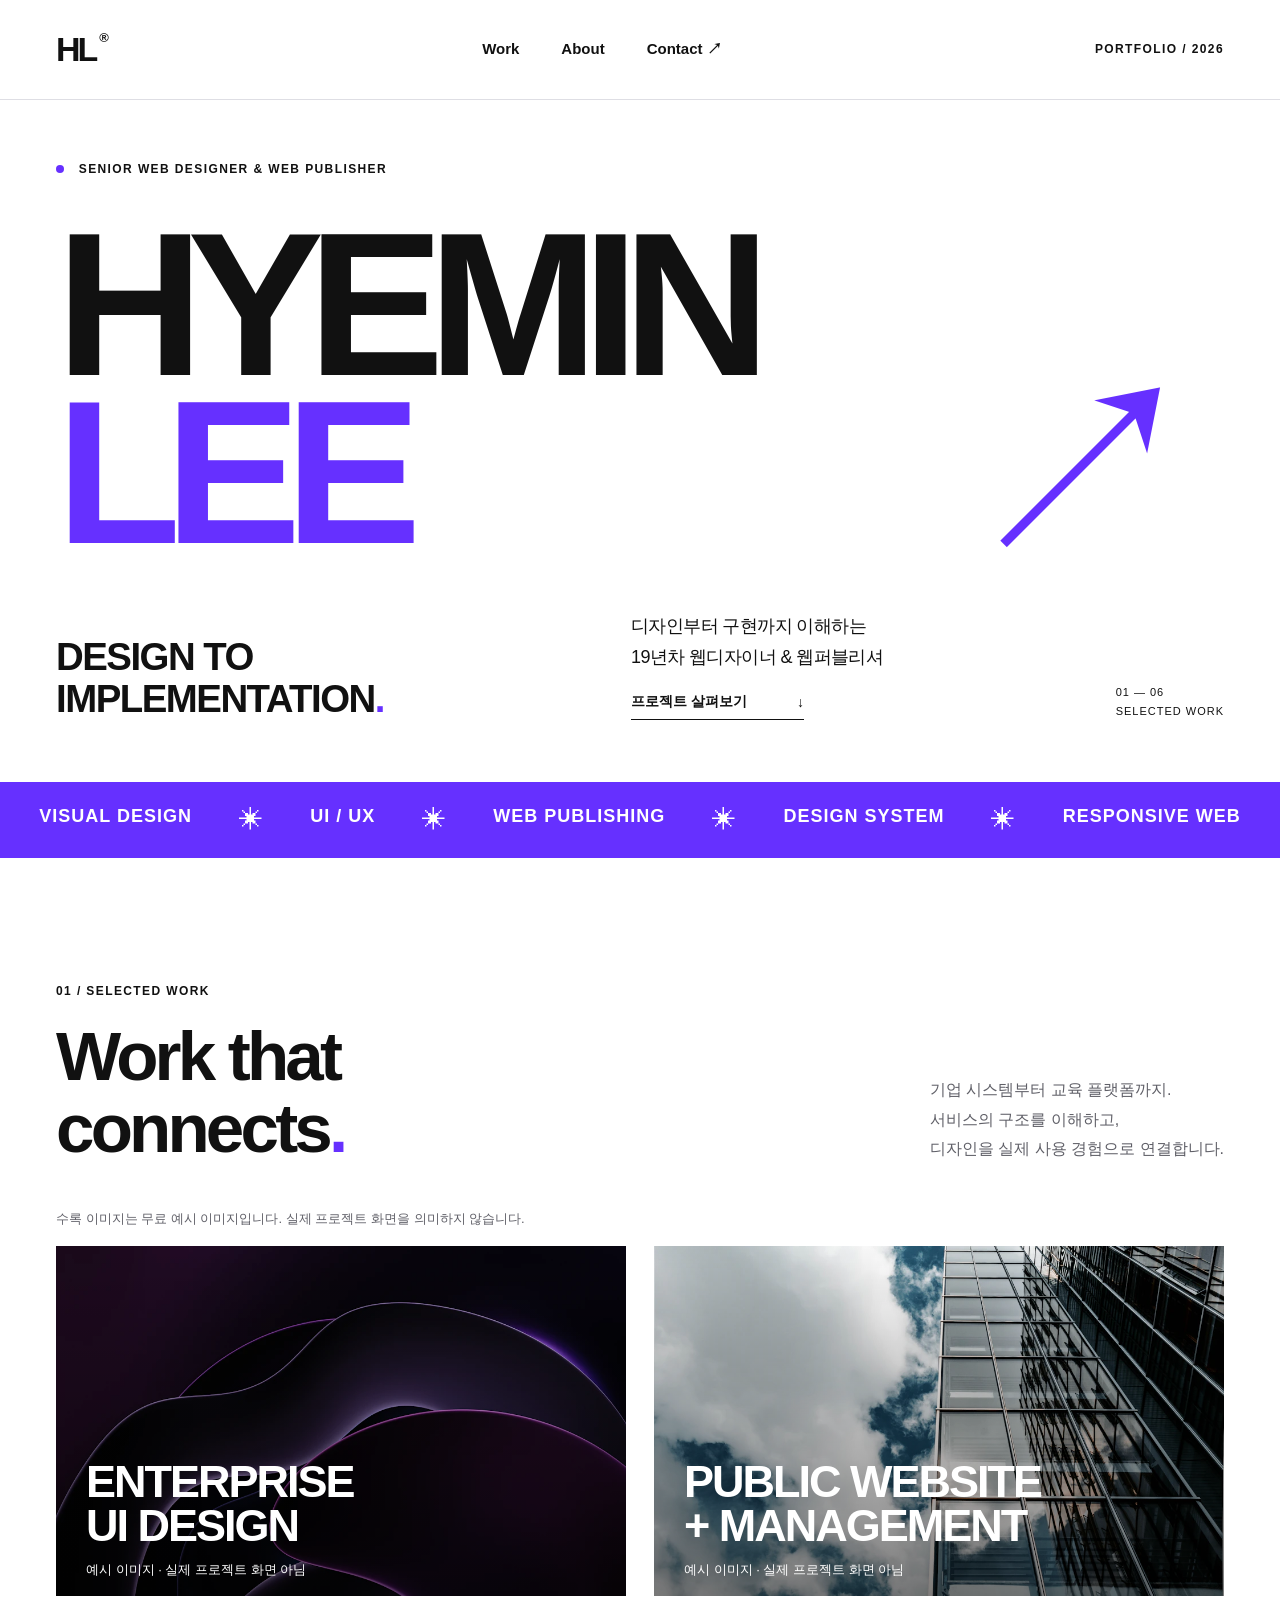
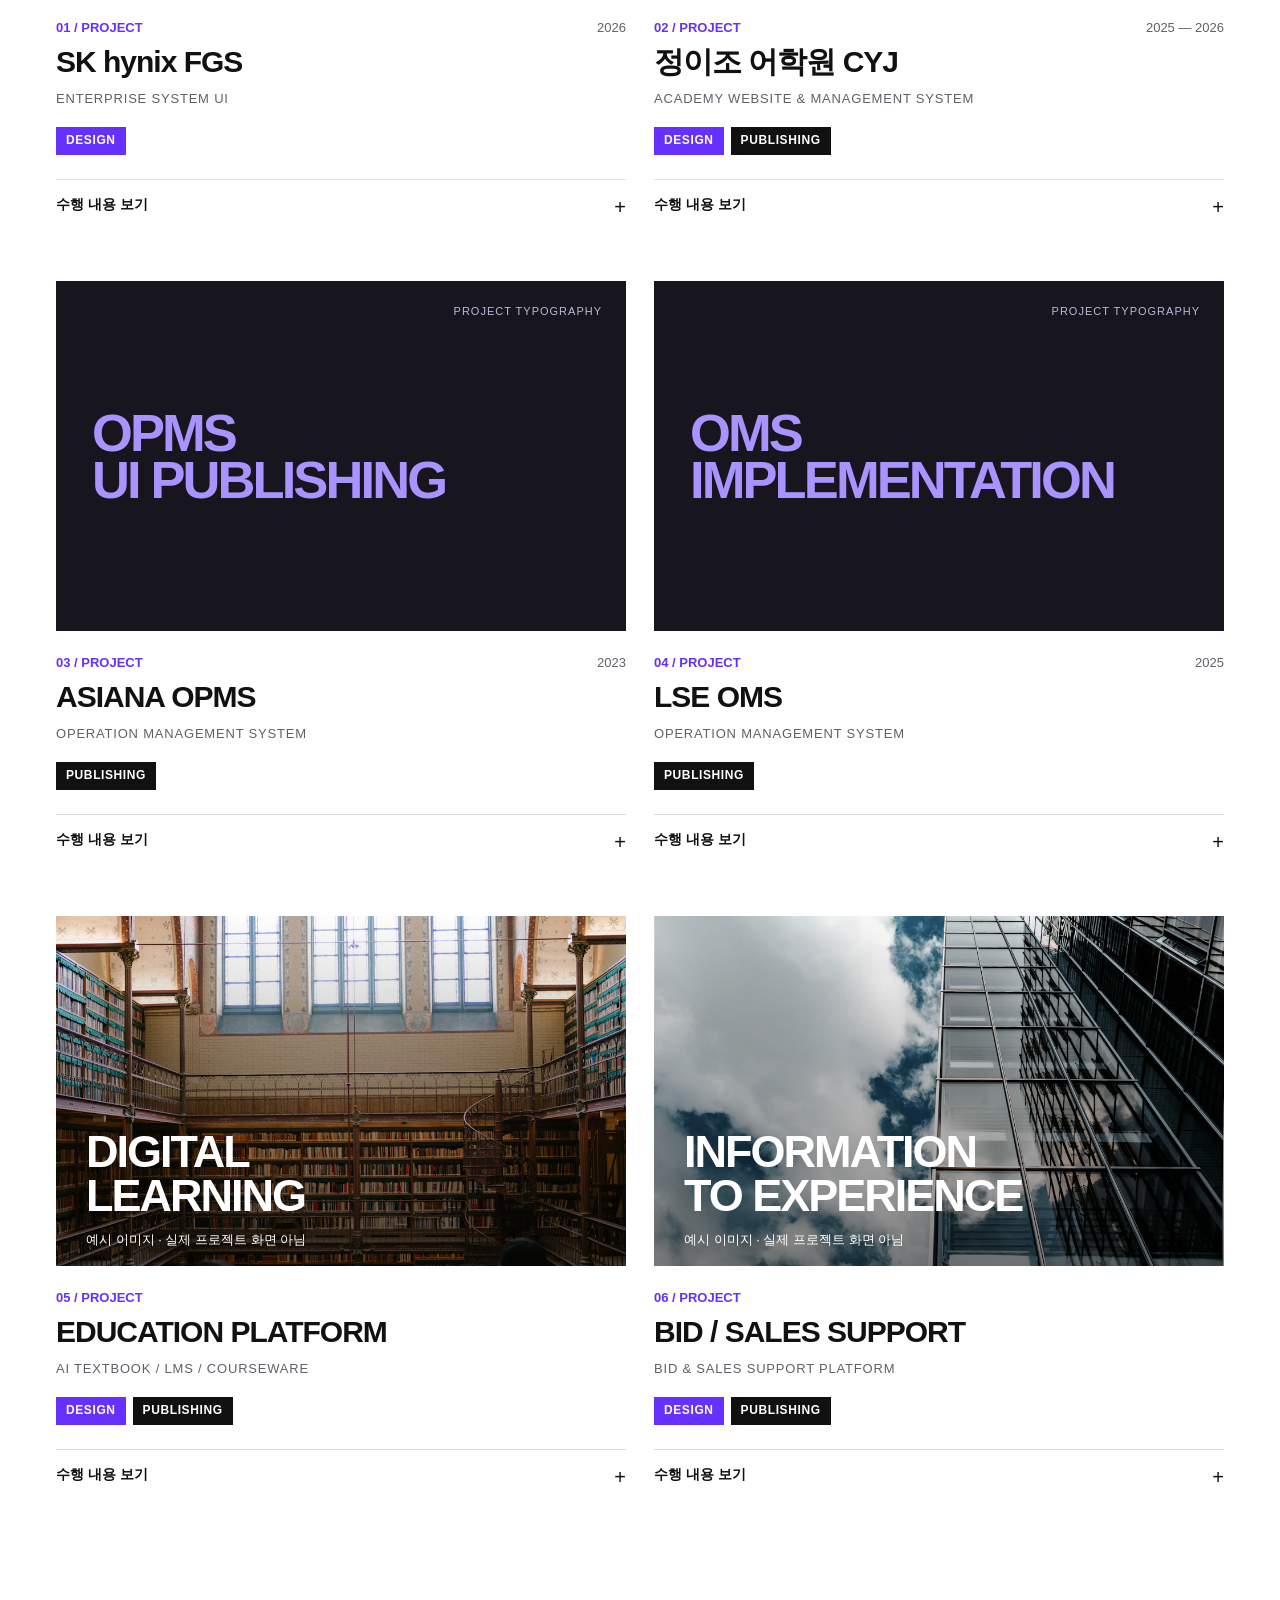
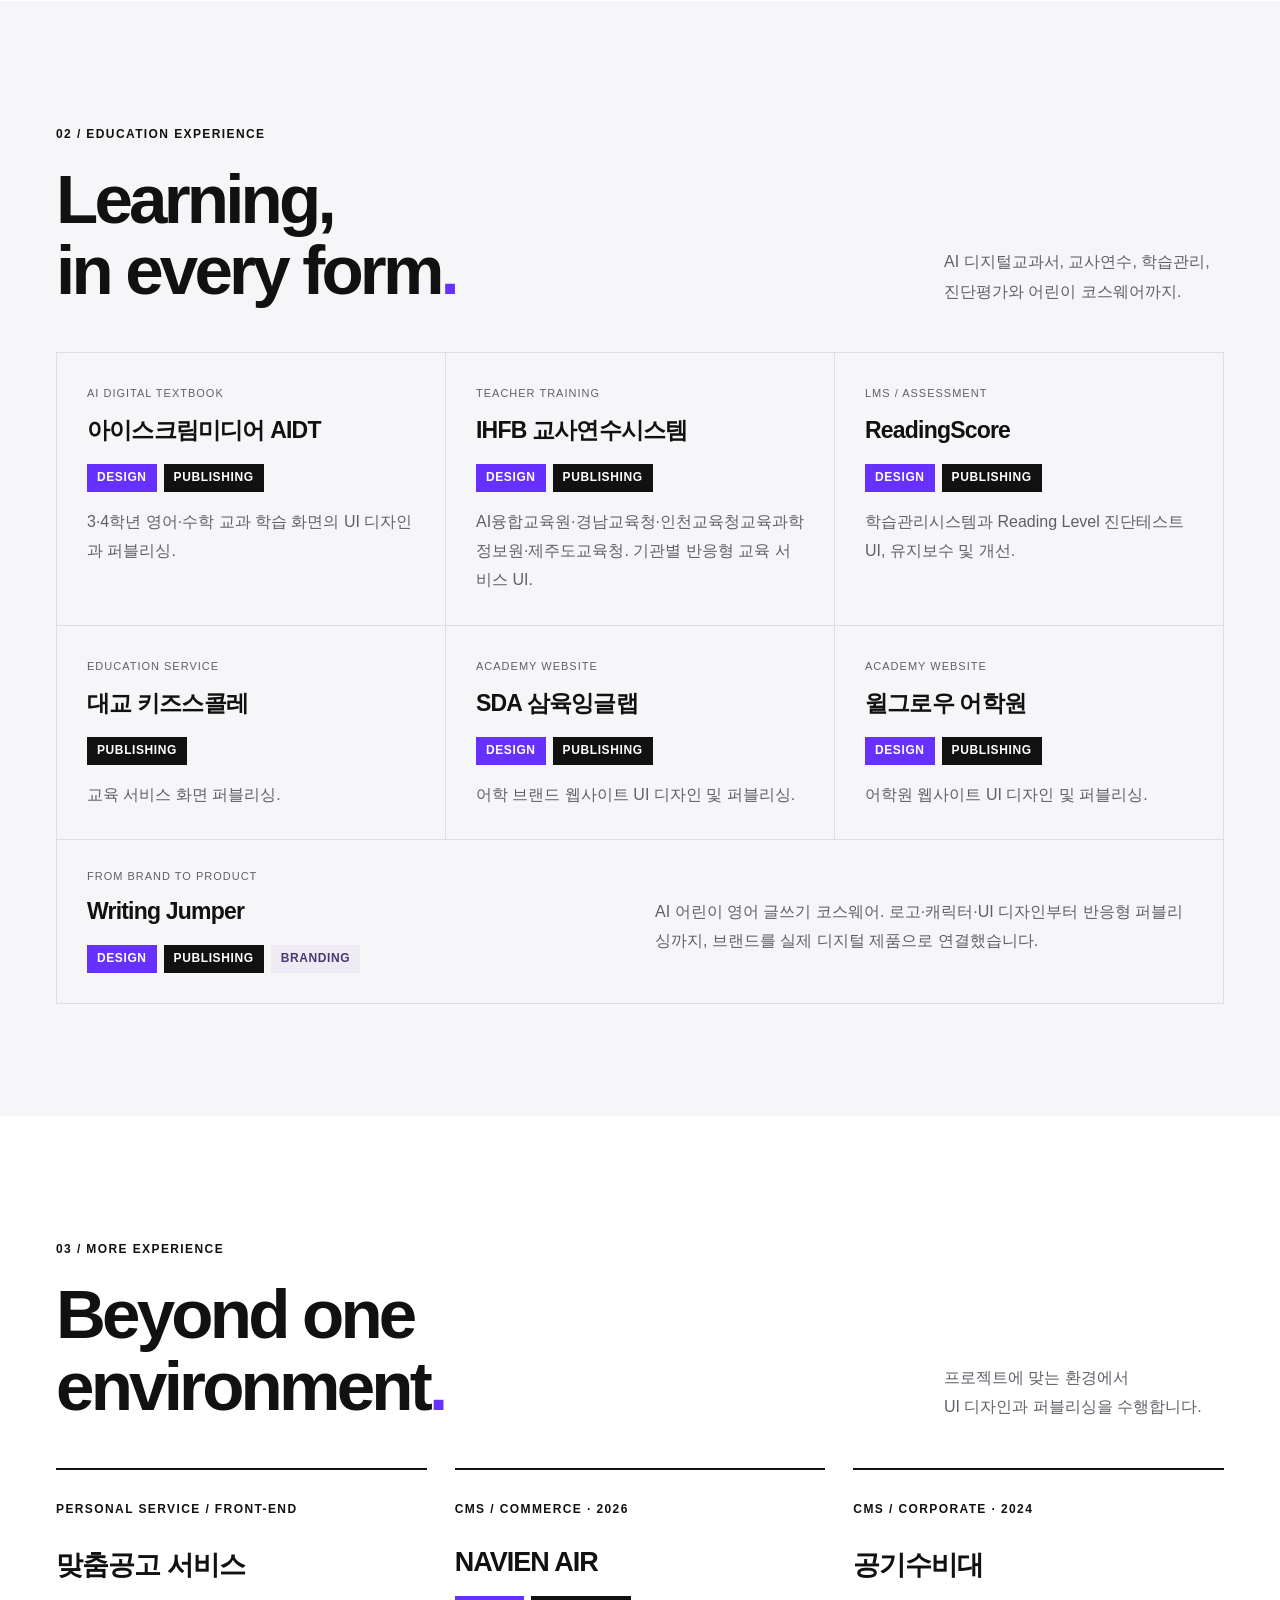
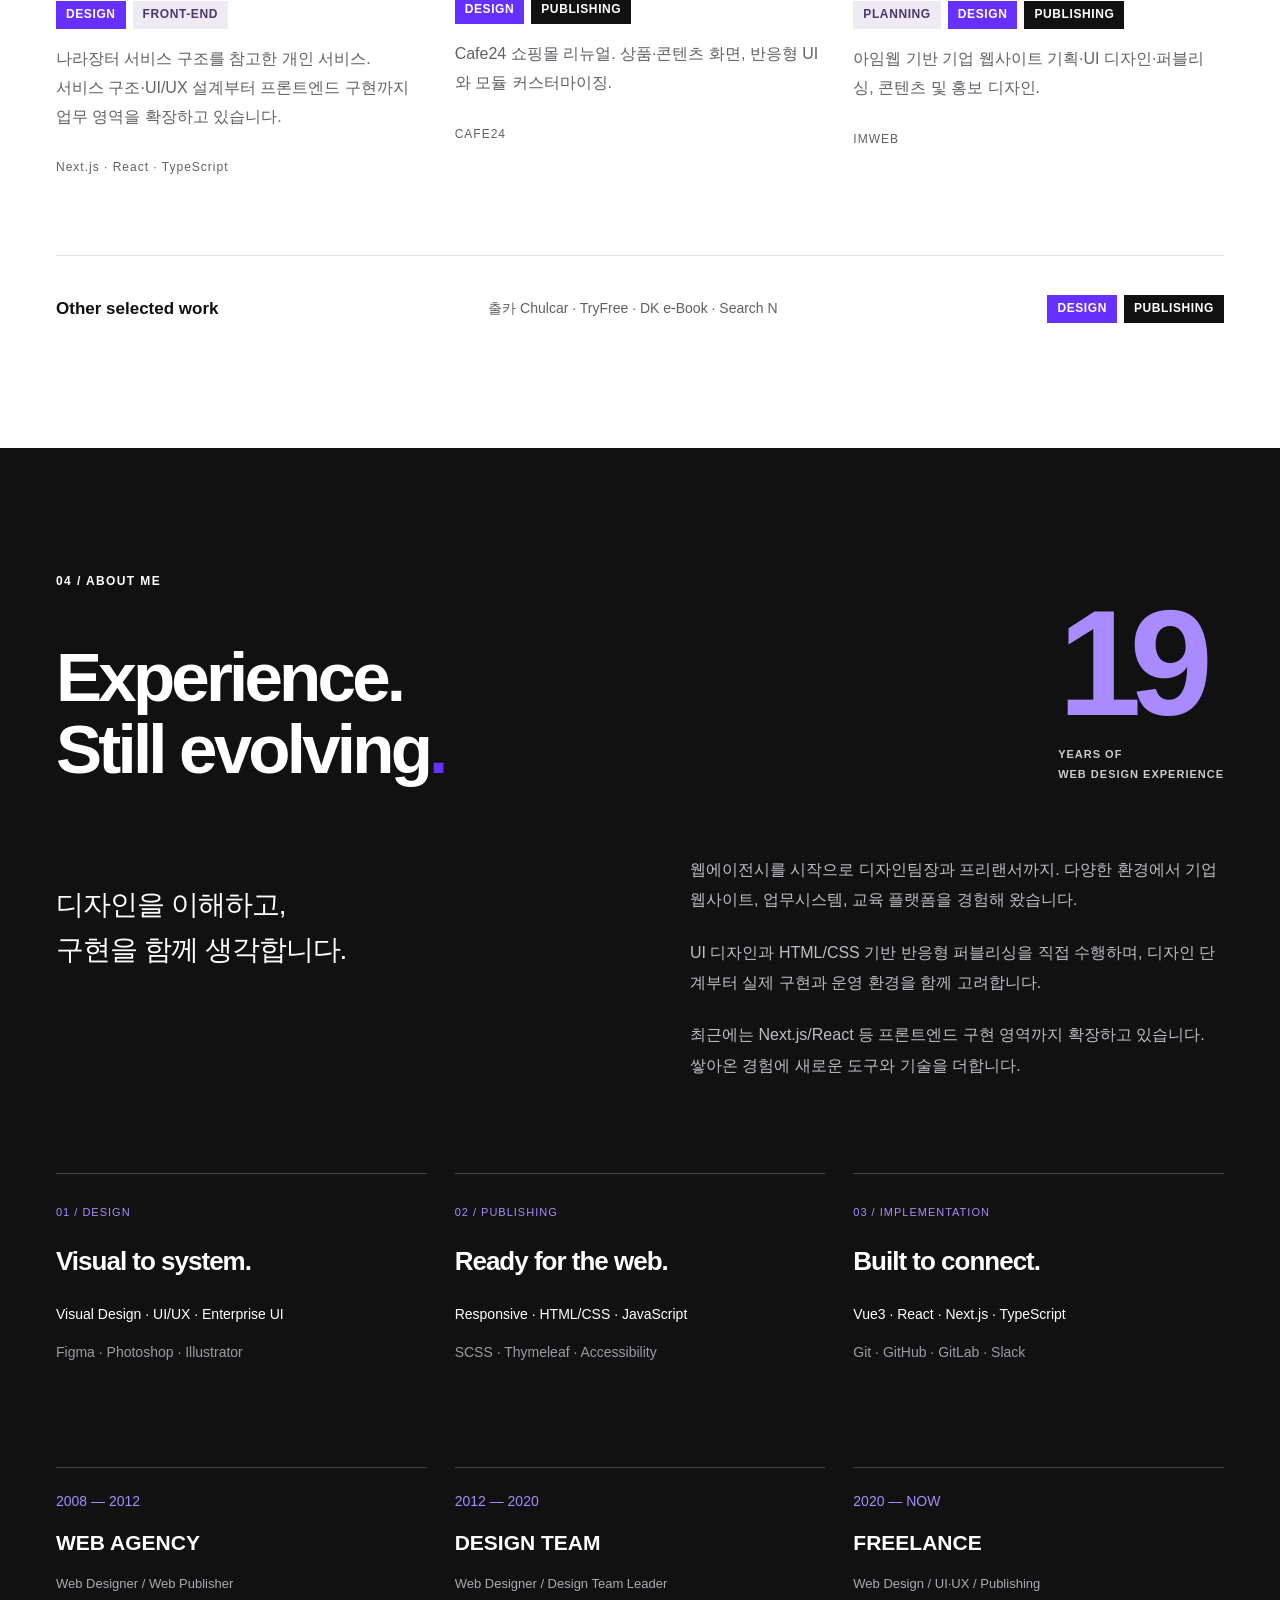
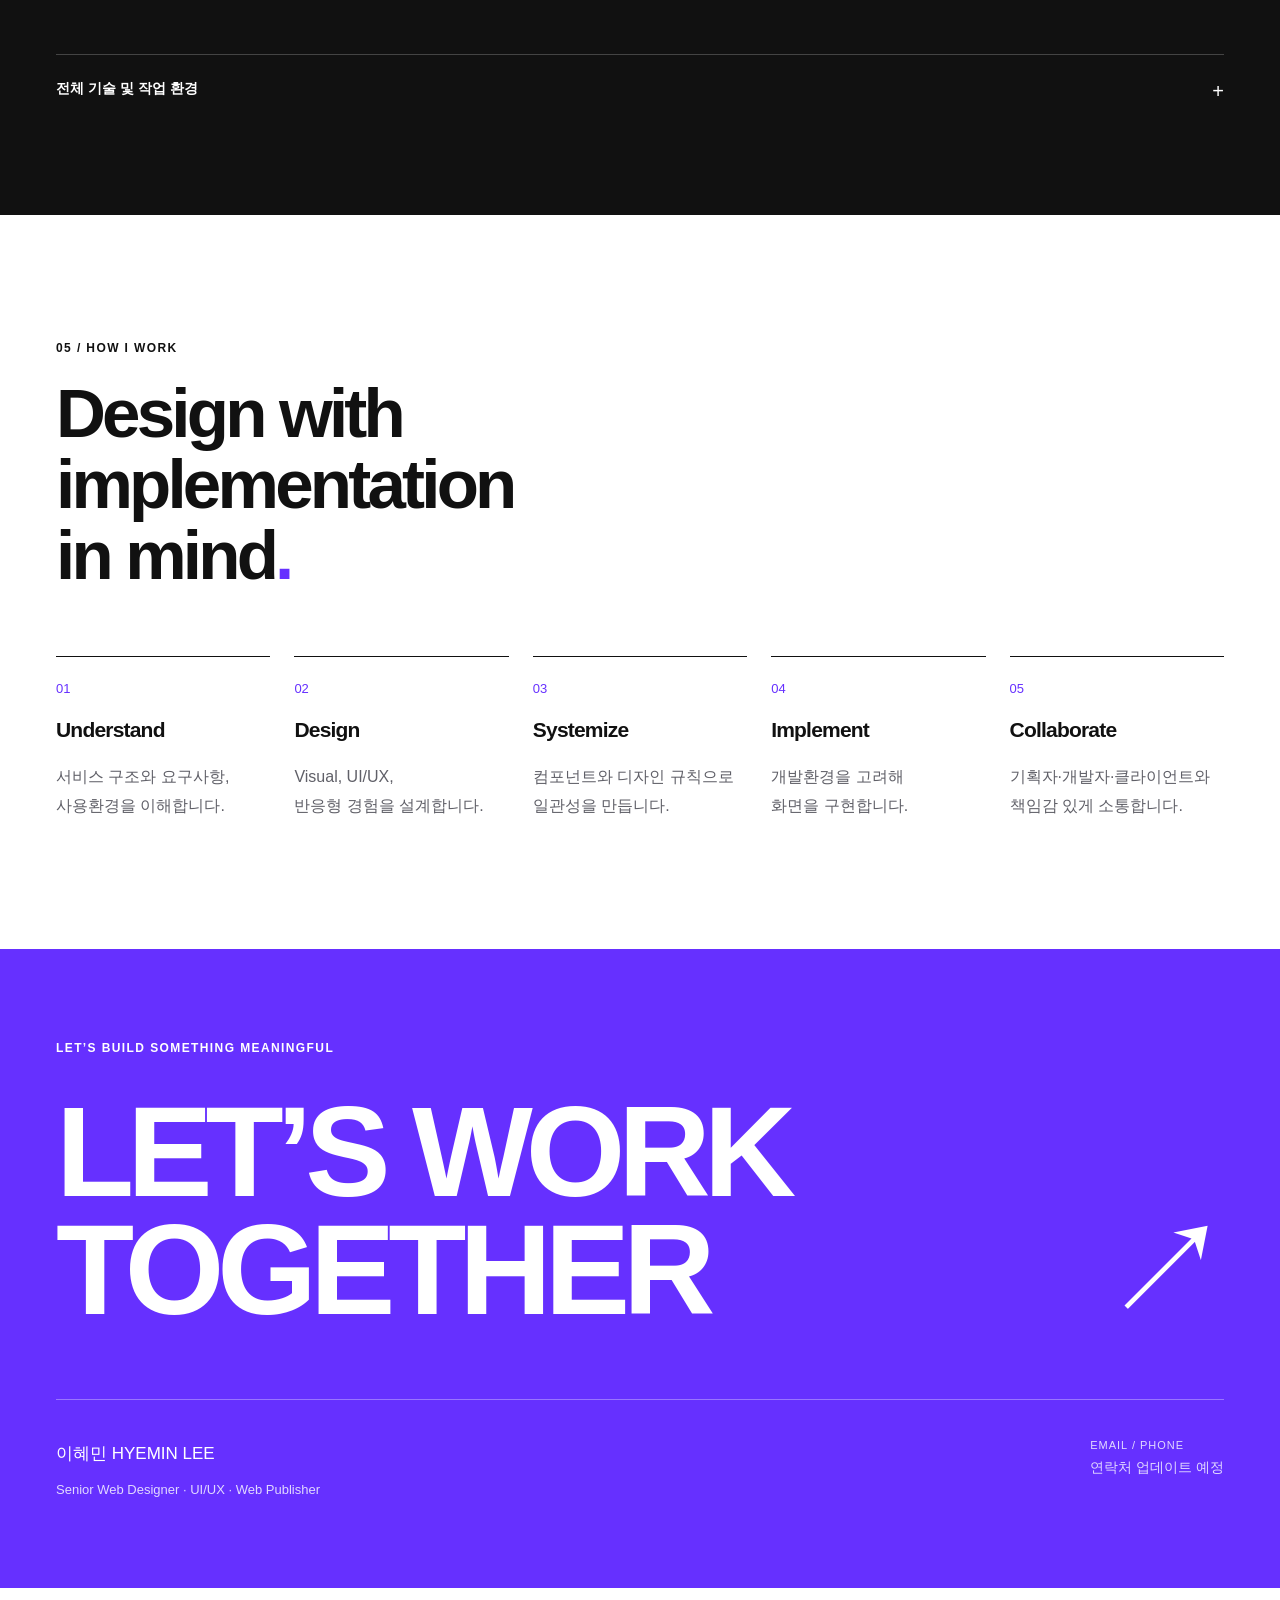
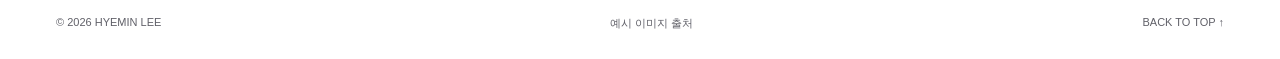
==== index.html @ bf691c41 "Add HYEMIN LEE 2026 portfolio site Co-Authored-By: Claude Sonnet 5.5 <noreply@anthropic.com>" ====
<!doctype html><html lang="ko"><head><meta charset="utf-8"><meta name="viewport" content="width=device-width,initial-scale=1"><meta name="description" content="디자인부터 구현까지 이해하는 19년차 웹디자이너 이혜민. Enterprise UI, 교육 플랫폼, 반응형 웹 디자인과 퍼블리싱 포트폴리오."><meta name="theme-color" content="#6630ff"><title>HYEMIN LEE — Design to Implementation</title><link rel="stylesheet" href="styles.css"></head><body><a class="skip" href="#work">본문으로 이동</a><header class="nav"><a class="logo" href="#">HL<span>®</span></a><nav aria-label="주요 메뉴"><a href="#work">Work</a><a href="#about">About</a><a href="#contact">Contact <span>↗</span></a></nav><span class="edition">PORTFOLIO / 2026</span></header><main><section class="hero wrap"><div class="eyebrow"><span class="dot"></span> SENIOR WEB DESIGNER & WEB PUBLISHER</div><h1>HYEMIN<br><span>LEE</span><i aria-hidden="true">↗</i></h1><div class="hero-bottom"><p class="statement">DESIGN TO<br>IMPLEMENTATION<span class="period">.</span></p><div><p class="intro">디자인부터 구현까지 이해하는<br>19년차 웹디자이너 & 웹퍼블리셔</p><a class="text-link" href="#work">프로젝트 살펴보기 <span>↓</span></a></div><span class="hero-index">01 — 06<br>SELECTED WORK</span></div></section><div class="ticker" aria-hidden="true">VISUAL DESIGN <b>✳</b> UI / UX <b>✳</b> WEB PUBLISHING <b>✳</b> DESIGN SYSTEM <b>✳</b> RESPONSIVE WEB</div><section id="work" class="wrap section"><div class="section-heading"><div><p class="eyebrow">01 / SELECTED WORK</p><h2>Work that<br>connects<span class="purple">.</span></h2></div><p>기업 시스템부터 교육 플랫폼까지.<br>서비스의 구조를 이해하고,<br>디자인을 실제 사용 경험으로 연결합니다.</p></div><p class="image-note">수록 이미지는 무료 예시 이미지입니다. 실제 프로젝트 화면을 의미하지 않습니다.</p><div id="projects" class="project-grid"><article class="project"><div class="visual "><img src="assets/purple.webp" alt="보라색 추상 곡선 — 예시 이미지" width="1000" height="650" loading="lazy" decoding="async"><span class="visual-type">ENTERPRISE<br>UI DESIGN</span><span class="image-caption">예시 이미지 · 실제 프로젝트 화면 아님</span></div><div class="project-meta"><div class="project-number">01 / PROJECT <span>2026</span></div><h3>SK hynix FGS</h3><p class="category">ENTERPRISE SYSTEM UI</p><div class="tags"><span class="tag design">DESIGN</span></div><details><summary>수행 내용 보기 <span aria-hidden="true">+</span></summary><p>HDS 기준 UI 가이드와 공통 컴포넌트를 설계했습니다. 메뉴·버튼·Input·Modal부터 Layout·Spacing·Radius까지, 일관된 기업 시스템 UI를 위한 디자인 기준을 정리했습니다.</p><p class="tech">Figma · UI Design · Design Guideline</p></details></div></article><article class="project"><div class="visual "><img src="assets/office.webp" alt="유리 오피스 건물 — 예시 이미지" width="1000" height="650" loading="lazy" decoding="async"><span class="visual-type">PUBLIC WEBSITE<br>+ MANAGEMENT</span><span class="image-caption">예시 이미지 · 실제 프로젝트 화면 아님</span></div><div class="project-meta"><div class="project-number">02 / PROJECT <span>2025 — 2026</span></div><h3>정이조 어학원 CYJ</h3><p class="category">ACADEMY WEBSITE & MANAGEMENT SYSTEM</p><div class="tags"><span class="tag design">DESIGN</span><span class="tag publishing">PUBLISHING</span></div><details><summary>수행 내용 보기 <span aria-hidden="true">+</span></summary><p>사용자 웹사이트와 학원관리시스템의 디자인·퍼블리싱을 각각 100% 수행했습니다. 모바일 오피스 UI, 신규 화면, 기존 UI 개선과 유지보수까지 서비스 전반을 연결했습니다.</p><p class="tech">Spring Boot 3 / Thymeleaf 환경의 UI 퍼블리싱</p></details></div></article><article class="project"><div class="visual outline"><span class="abstract-label">PROJECT TYPOGRAPHY</span><span class="abstract-text">OPMS<br>UI PUBLISHING</span></div><div class="project-meta"><div class="project-number">03 / PROJECT <span>2023</span></div><h3>ASIANA OPMS</h3><p class="category">OPERATION MANAGEMENT SYSTEM</p><div class="tags"><span class="tag publishing">PUBLISHING</span></div><details><summary>수행 내용 보기 <span aria-hidden="true">+</span></summary><p>운영관리시스템 대상 화면 전체의 UI 퍼블리싱을 전담했습니다. Vue3 / Vite 환경에서 화면과 컴포넌트를 구현하고 개발팀과 협업하여 적용했습니다.</p><p class="tech">Vue3 · Vite · Web Publishing</p></details></div></article><article class="project"><div class="visual outline"><span class="abstract-label">PROJECT TYPOGRAPHY</span><span class="abstract-text">OMS<br>IMPLEMENTATION</span></div><div class="project-meta"><div class="project-number">04 / PROJECT <span>2025</span></div><h3>LSE OMS</h3><p class="category">OPERATION MANAGEMENT SYSTEM</p><div class="tags"><span class="tag publishing">PUBLISHING</span></div><details><summary>수행 내용 보기 <span aria-hidden="true">+</span></summary><p>운영관리시스템 대상 화면 전체의 마크업·퍼블리싱을 전담했습니다. 기업 운영 환경에 맞춰 UI를 구현하고 개발팀과 화면 적용 및 UI 대응을 진행했습니다.</p><p class="tech">Web Publishing · Developer Collaboration</p></details></div></article><article class="project"><div class="visual "><img src="assets/library.webp" alt="도서관 내부 — 예시 이미지" width="1000" height="650" loading="lazy" decoding="async"><span class="visual-type">DIGITAL<br>LEARNING</span><span class="image-caption">예시 이미지 · 실제 프로젝트 화면 아님</span></div><div class="project-meta"><div class="project-number">05 / PROJECT <span></span></div><h3>EDUCATION PLATFORM</h3><p class="category">AI TEXTBOOK / LMS / COURSEWARE</p><div class="tags"><span class="tag design">DESIGN</span><span class="tag publishing">PUBLISHING</span></div><details><summary>수행 내용 보기 <span aria-hidden="true">+</span></summary><p>AI 디지털교과서, 교사연수, 학습관리, 진단평가, 코스웨어 등 다양한 교육 서비스 경험입니다. 개별 프로젝트의 수행 역할은 아래 Education Experience에서 확인할 수 있습니다.</p><p class="tech">AI Digital Textbook · Teacher Training · LMS</p></details></div></article><article class="project"><div class="visual "><img src="assets/office.webp" alt="유리 오피스 건물 — 예시 이미지" width="1000" height="650" loading="lazy" decoding="async"><span class="visual-type">INFORMATION<br>TO EXPERIENCE</span><span class="image-caption">예시 이미지 · 실제 프로젝트 화면 아님</span></div><div class="project-meta"><div class="project-number">06 / PROJECT <span></span></div><h3>BID / SALES SUPPORT</h3><p class="category">BID & SALES SUPPORT PLATFORM</p><div class="tags"><span class="tag design">DESIGN</span><span class="tag publishing">PUBLISHING</span></div><details><summary>수행 내용 보기 <span aria-hidden="true">+</span></summary><p>eBID, SBID, 비드폼, 스타비드 영업지원시스템, BidEdge의 사용자·관리자 UI 디자인 및 퍼블리싱. 공공입찰과 전자조달 서비스 구조를 이해하며 작업했습니다.</p><p class="tech">Spring Boot / Thymeleaf 환경의 UI 구현</p></details></div></article></div></section><section class="education section"><div class="wrap"><div class="section-heading"><div><p class="eyebrow">02 / EDUCATION EXPERIENCE</p><h2>Learning,<br>in every form<span class="purple">.</span></h2></div><p>AI 디지털교과서, 교사연수, 학습관리,<br>진단평가와 어린이 코스웨어까지.</p></div><div id="education" class="education-grid"><article class="education-card"><span>AI DIGITAL TEXTBOOK</span><h3>아이스크림미디어 AIDT</h3><div class="tags"><span class="tag design">DESIGN</span><span class="tag publishing">PUBLISHING</span></div><p>3·4학년 영어·수학 교과 학습 화면의 UI 디자인과 퍼블리싱.</p></article><article class="education-card"><span>TEACHER TRAINING</span><h3>IHFB 교사연수시스템</h3><div class="tags"><span class="tag design">DESIGN</span><span class="tag publishing">PUBLISHING</span></div><p>AI융합교육원·경남교육청·인천교육청교육과학정보원·제주도교육청. 기관별 반응형 교육 서비스 UI.</p></article><article class="education-card"><span>LMS / ASSESSMENT</span><h3>ReadingScore</h3><div class="tags"><span class="tag design">DESIGN</span><span class="tag publishing">PUBLISHING</span></div><p>학습관리시스템과 Reading Level 진단테스트 UI, 유지보수 및 개선.</p></article><article class="education-card"><span>EDUCATION SERVICE</span><h3>대교 키즈스콜레</h3><div class="tags"><span class="tag publishing">PUBLISHING</span></div><p>교육 서비스 화면 퍼블리싱.</p></article><article class="education-card"><span>ACADEMY WEBSITE</span><h3>SDA 삼육잉글랩</h3><div class="tags"><span class="tag design">DESIGN</span><span class="tag publishing">PUBLISHING</span></div><p>어학 브랜드 웹사이트 UI 디자인 및 퍼블리싱.</p></article><article class="education-card"><span>ACADEMY WEBSITE</span><h3>윌그로우 어학원</h3><div class="tags"><span class="tag design">DESIGN</span><span class="tag publishing">PUBLISHING</span></div><p>어학원 웹사이트 UI 디자인 및 퍼블리싱.</p></article><article class="education-card"><span>FROM BRAND TO PRODUCT</span><h3>Writing Jumper</h3><div class="tags"><span class="tag design">DESIGN</span><span class="tag publishing">PUBLISHING</span><span class="tag secondary">BRANDING</span></div><p>AI 어린이 영어 글쓰기 코스웨어. 로고·캐릭터·UI 디자인부터 반응형 퍼블리싱까지, 브랜드를 실제 디지털 제품으로 연결했습니다.</p></article></div></div></section><section class="wrap section"><div class="section-heading"><div><p class="eyebrow">03 / MORE EXPERIENCE</p><h2>Beyond one<br>environment<span class="purple">.</span></h2></div><p>프로젝트에 맞는 환경에서<br>UI 디자인과 퍼블리싱을 수행합니다.</p></div><div class="more-grid"><article class="feature-card"><p class="eyebrow">PERSONAL SERVICE / FRONT-END</p><h3>맞춤공고 서비스</h3><div class="tags"><span class="tag design">DESIGN</span><span class="tag secondary">FRONT-END</span></div><p>나라장터 서비스 구조를 참고한 개인 서비스.<br>서비스 구조·UI/UX 설계부터 프론트엔드 구현까지 업무 영역을 확장하고 있습니다.</p><p class="tech">Next.js · React · TypeScript</p></article><article class="feature-card"><p class="eyebrow">CMS / COMMERCE · 2026</p><h3>NAVIEN AIR</h3><div class="tags"><span class="tag design">DESIGN</span><span class="tag publishing">PUBLISHING</span></div><p>Cafe24 쇼핑몰 리뉴얼. 상품·콘텐츠 화면, 반응형 UI와 모듈 커스터마이징.</p><p class="tech">CAFE24</p></article><article class="feature-card"><p class="eyebrow">CMS / CORPORATE · 2024</p><h3>공기수비대</h3><div class="tags"><span class="tag secondary">PLANNING</span><span class="tag design">DESIGN</span><span class="tag publishing">PUBLISHING</span></div><p>아임웹 기반 기업 웹사이트 기획·UI 디자인·퍼블리싱, 콘텐츠 및 홍보 디자인.</p><p class="tech">IMWEB</p></article></div><div class="other"><h3>Other selected work</h3><p>출카 Chulcar · TryFree · DK e-Book · Search N</p><div class="tags"><span class="tag design">DESIGN</span><span class="tag publishing">PUBLISHING</span></div></div></section><section id="about" class="about section"><div class="wrap"><p class="eyebrow">04 / ABOUT ME</p><div class="about-top"><h2>Experience.<br>Still evolving<span class="purple">.</span></h2><div class="years">19<span>YEARS OF<br>WEB DESIGN EXPERIENCE</span></div></div><div class="about-copy"><h3>디자인을 이해하고,<br>구현을 함께 생각합니다.</h3><div><p>웹에이전시를 시작으로 디자인팀장과 프리랜서까지. 다양한 환경에서 기업 웹사이트, 업무시스템, 교육 플랫폼을 경험해 왔습니다.</p><p>UI 디자인과 HTML/CSS 기반 반응형 퍼블리싱을 직접 수행하며, 디자인 단계부터 실제 구현과 운영 환경을 함께 고려합니다.</p><p>최근에는 Next.js/React 등 프론트엔드 구현 영역까지 확장하고 있습니다. 쌓아온 경험에 새로운 도구와 기술을 더합니다.</p></div></div><div class="capabilities"><article><span>01 / DESIGN</span><h3>Visual to system.</h3><p>Visual Design · UI/UX · Enterprise UI</p><p class="muted">Figma · Photoshop · Illustrator</p></article><article><span>02 / PUBLISHING</span><h3>Ready for the web.</h3><p>Responsive · HTML/CSS · JavaScript</p><p class="muted">SCSS · Thymeleaf · Accessibility</p></article><article><span>03 / IMPLEMENTATION</span><h3>Built to connect.</h3><p>Vue3 · React · Next.js · TypeScript</p><p class="muted">Git · GitHub · GitLab · Slack</p></article></div><div class="timeline"><article><span>2008 — 2012</span><h3>WEB AGENCY</h3><p>Web Designer / Web Publisher</p></article><article><span>2012 — 2020</span><h3>DESIGN TEAM</h3><p>Web Designer / Design Team Leader</p></article><article><span>2020 — NOW</span><h3>FREELANCE</h3><p>Web Design / UI·UX / Publishing</p></article></div><details class="stack"><summary>전체 기술 및 작업 환경 <span>+</span></summary><p>HTML5 · CSS3 · SCSS · JavaScript · Vue3 · React · Next.js · TypeScript · Thymeleaf · Tailwind CSS · Bootstrap · Element Plus</p><p>Vue3 / Vite · Spring Boot / Thymeleaf 환경의 UI 퍼블리싱 및 개발 협업</p><p>Cafe24 · 아임웹 · 그누보드 · 메이크샵 · Responsive Web · Web Accessibility · Cross Browsing</p></details></div></section><section class="wrap section process"><p class="eyebrow">05 / HOW I WORK</p><h2>Design with<br>implementation<br>in mind<span class="purple">.</span></h2><div class="process-grid"><article><span>01</span><h3>Understand</h3><p>서비스 구조와 요구사항,<br>사용환경을 이해합니다.</p></article><article><span>02</span><h3>Design</h3><p>Visual, UI/UX,<br>반응형 경험을 설계합니다.</p></article><article><span>03</span><h3>Systemize</h3><p>컴포넌트와 디자인 규칙으로<br>일관성을 만듭니다.</p></article><article><span>04</span><h3>Implement</h3><p>개발환경을 고려해<br>화면을 구현합니다.</p></article><article><span>05</span><h3>Collaborate</h3><p>기획자·개발자·클라이언트와<br>책임감 있게 소통합니다.</p></article></div></section><section id="contact" class="contact"><div class="wrap"><p class="eyebrow">LET’S BUILD SOMETHING MEANINGFUL</p><h2>LET’S WORK<br>TOGETHER<span>↗</span></h2><div class="contact-bottom"><div><h3>이혜민 HYEMIN LEE</h3><p>Senior Web Designer · UI/UX · Web Publisher</p></div><p class="contact-placeholder">EMAIL / PHONE<br><span>연락처 업데이트 예정</span></p></div></div></section></main><footer class="wrap"><span>© 2026 HYEMIN LEE</span><a href="credits.html">예시 이미지 출처</a><a href="#">BACK TO TOP ↑</a></footer></body></html>
---- styles.css ----
:root{--purple:#6630ff;--ink:#111;--muted:#606068;--line:#dedee4;--paper:#f6f6f8}*{box-sizing:border-box}html{scroll-behavior:smooth;scroll-padding-top:90px}body{margin:0;color:var(--ink);background:#fff;font-family:Inter,Pretendard,-apple-system,BlinkMacSystemFont,'Segoe UI','Noto Sans KR',Arial,sans-serif;-webkit-font-smoothing:antialiased}a{color:inherit;text-decoration:none}button,summary,a{-webkit-tap-highlight-color:transparent}a:focus-visible,summary:focus-visible{outline:3px solid var(--purple);outline-offset:6px}.wrap{width:min(1440px,calc(100% - 112px));margin:auto}.nav{height:100px;display:flex;align-items:center;justify-content:space-between;padding:0 56px;border-bottom:1px solid var(--line)}.logo{font-size:34px;font-weight:850;letter-spacing:-3px}.logo span{font-size:13px;vertical-align:top;letter-spacing:0;margin-left:4px}nav{display:flex;gap:42px;font-size:15px;font-weight:600}nav a:hover{color:var(--purple)}.edition,.eyebrow{font-size:12px;font-weight:650;letter-spacing:1.4px;line-height:1.6}.hero{padding-top:60px;padding-bottom:62px}.dot{display:inline-block;width:8px;height:8px;background:var(--purple);border-radius:50%;margin-right:10px}.hero h1{font-size:clamp(100px,16vw,242px);line-height:.82;letter-spacing:-.08em;margin:42px 0 54px;font-weight:850;position:relative}.hero h1>span{color:var(--purple)}.hero h1 i{font-style:normal;position:absolute;right:3%;bottom:-5%;font-size:1.2em;font-weight:400;color:var(--purple)}.hero-bottom{display:grid;grid-template-columns:1.2fr 1fr auto;align-items:end;gap:32px}.statement{font-size:clamp(25px,3vw,44px);font-weight:800;line-height:1.1;letter-spacing:-1.5px;margin:0}.period,.purple{color:var(--purple)}.intro{font-size:18px;line-height:1.7;margin:0 0 20px;letter-spacing:-.6px}.text-link{display:inline-flex;align-items:center;gap:50px;font-size:14px;font-weight:650;border-bottom:1px solid;padding-bottom:8px}.hero-index{font-size:11px;line-height:1.7;letter-spacing:1px}.ticker{background:var(--purple);color:white;padding:24px 28px;font-size:18px;font-weight:600;letter-spacing:1px;display:flex;justify-content:space-around;gap:24px;white-space:nowrap;overflow:hidden}.ticker b{font-size:24px;font-weight:400}.section{padding-top:112px;padding-bottom:112px}.section-heading{display:flex;justify-content:space-between;align-items:end;gap:40px;margin-bottom:46px}h2{font-size:clamp(42px,5.4vw,78px);font-weight:750;letter-spacing:-.055em;line-height:1.03;margin:20px 0 0}.section-heading>p{font-size:16px;line-height:1.85;color:var(--muted);margin:0;min-width:280px}.image-note{font-size:12px;color:var(--muted);margin:0 0 18px}.project-grid{display:grid;grid-template-columns:1fr 1fr;gap:62px 28px}.project{min-width:0}.visual{height:350px;position:relative;overflow:hidden;background:#e9e9ef}.visual img{width:100%;height:100%;object-fit:cover;transition:transform .6s}.project:hover .visual img{transform:scale(1.035)}.visual:after{content:'';position:absolute;inset:0;background:linear-gradient(180deg,transparent,rgba(0,0,0,.5))}.visual-type{position:absolute;z-index:1;left:30px;bottom:48px;color:white;font-size:45px;font-weight:750;line-height:.98;letter-spacing:-2px}.image-caption{position:absolute;bottom:17px;left:30px;color:#fff;font-size:11px;z-index:1}.visual.light{background:#ede8ff}.visual.light:after{background:linear-gradient(120deg,#12063322,#2a125970)}.visual.outline{background:#17151e;color:#a993ff;display:flex;align-items:center;padding:36px}.visual.outline:after{display:none}.abstract-text{font-size:clamp(48px,7vw,100px);font-weight:700;line-height:.9;letter-spacing:-5px}.abstract-label{position:absolute;right:24px;top:24px;font-size:11px;letter-spacing:1px;color:#bfb8d6}.project-meta{padding:24px 0 0}.project-number{font-size:12px;color:var(--purple);font-weight:700;display:flex;justify-content:space-between}.project-number span{color:var(--muted);font-weight:500}.project h3{font-size:30px;letter-spacing:-1px;line-height:1.15;margin:10px 0}.category{font-size:12px;color:var(--muted);letter-spacing:.8px;margin:0 0 18px;line-height:1.5;min-height:18px}.tags{display:flex;gap:7px;flex-wrap:wrap}.tag{display:inline-flex;align-items:center;min-height:28px;padding:6px 10px;font-size:10px;font-weight:700;letter-spacing:.6px;line-height:1.3}.design{background:var(--purple);color:white}.publishing{background:#111;color:white}.secondary{background:#eeebf5;color:#493971}.project details{border-top:1px solid var(--line);margin-top:24px;padding-top:16px}summary{cursor:pointer;list-style:none;font-size:14px;font-weight:600;display:flex;justify-content:space-between;gap:20px}summary::-webkit-details-marker{display:none}summary span{font-size:20px;font-weight:400}details[open] summary span{transform:rotate(45deg)}details p{font-size:15px;color:var(--muted);line-height:1.85}details .tech{color:var(--purple);font-size:12px}.education{background:var(--paper)}.education-grid{display:grid;grid-template-columns:repeat(3,1fr);border-top:1px solid var(--line);border-left:1px solid var(--line)}.education-card{padding:30px;border-right:1px solid var(--line);border-bottom:1px solid var(--line);min-width:0}.education-card h3{font-size:23px;letter-spacing:-.8px;margin:15px 0 18px;line-height:1.3}.education-card p{font-size:14px;line-height:1.8;color:var(--muted);margin-bottom:0}.education-card>span{font-size:11px;letter-spacing:1px;color:var(--muted)}.education-card:last-child{grid-column:span 3;display:grid;grid-template-columns:1fr 1fr;column-gap:30px}.education-card:last-child>span{grid-column:1/-1}.education-card:last-child p{grid-column:2;grid-row:2/4}.more-grid{display:grid;grid-template-columns:repeat(3,1fr);gap:28px}.feature-card{border-top:2px solid var(--ink);padding-top:18px}.feature-card h3{font-size:27px;letter-spacing:-1px;margin:28px 0 18px}.feature-card>p:not(.eyebrow){font-size:15px;line-height:1.8;color:var(--muted)}.feature-card .tech{font-size:12px!important;letter-spacing:1px;margin-top:26px}.other{margin-top:64px;border-top:1px solid var(--line);padding-top:26px;display:flex;align-items:center;justify-content:space-between;gap:20px;flex-wrap:wrap}.other h3{font-size:17px}.other p{font-size:14px;color:var(--muted)}.about{background:#111;color:#fff}.about-top{display:flex;justify-content:space-between;align-items:end;gap:30px}.years{font-size:150px;line-height:.8;font-weight:650;letter-spacing:-12px;color:#a98bff}.years span{display:block;font-size:11px;letter-spacing:1px;line-height:1.8;margin-top:22px;color:#ccc}.about-copy{display:grid;grid-template-columns:1fr 1fr;gap:100px;margin:70px 0}.about-copy h3{font-size:28px;line-height:1.6;font-weight:500;letter-spacing:-1px}.about-copy p{font-size:16px;color:#bdbdc5;line-height:1.9;margin:0 0 22px}.capabilities{display:grid;grid-template-columns:repeat(3,1fr);gap:28px}.capabilities article{border-top:1px solid #444;padding:28px 0}.capabilities span{font-size:11px;color:#a98bff;letter-spacing:1px}.capabilities h3{font-size:26px;letter-spacing:-1px}.capabilities p{font-size:14px;line-height:1.7}.muted{color:#9b9ba5}.timeline{margin-top:60px;display:grid;grid-template-columns:repeat(3,1fr);gap:28px}.timeline article{border-top:1px solid #444;padding-top:24px}.timeline span{color:#a98bff;font-size:14px}.timeline h3{font-size:21px}.timeline p{font-size:13px;color:#aaaab4}.stack{border-top:1px solid #444;margin-top:50px;padding-top:25px}.stack p{color:#bdbdc5}.process-grid{display:grid;grid-template-columns:repeat(5,1fr);gap:24px;margin-top:65px}.process-grid article{border-top:1px solid var(--ink);padding-top:22px}.process-grid span{color:var(--purple);font-size:13px}.process-grid h3{font-size:21px;letter-spacing:-.8px}.process-grid p{font-size:14px;line-height:1.8;color:var(--muted)}.contact{background:var(--purple);color:white;padding:78px 0}.contact h2{font-size:clamp(55px,10vw,145px);line-height:.92;position:relative;margin:35px 0 70px}.contact h2>span{position:absolute;right:0;bottom:0;font-weight:400}.contact-bottom{display:flex;justify-content:space-between;gap:30px;border-top:1px solid #ffffff55;padding-top:25px}.contact-bottom h3{font-size:17px;font-weight:500}.contact-bottom p{font-size:13px;color:#e1d8ff}.contact-placeholder{line-height:1.8;font-size:11px!important;letter-spacing:1px}.contact-placeholder span{letter-spacing:0;font-size:14px}footer{display:flex;justify-content:space-between;padding:28px 0;font-size:11px;color:var(--muted)}.skip{position:fixed;top:-100px;left:20px;background:white;padding:15px;z-index:100}.skip:focus{top:10px}@media(min-width:1700px){.visual{height:420px}}@media(max-width:1000px){.wrap{width:calc(100% - 64px)}.nav{padding:0 32px;height:80px}.hero-index{display:none}.hero-bottom{grid-template-columns:1fr 1fr}.visual{height:280px}.visual-type{font-size:36px}.education-grid{grid-template-columns:repeat(2,1fr)}.education-card:last-child{grid-column:span 2}.more-grid{gap:20px}.feature-card h3{font-size:22px}.about-copy{gap:40px}.process-grid{grid-template-columns:repeat(3,1fr)}.edition{display:none}.section{padding-top:80px;padding-bottom:80px}}@media(max-width:640px){.wrap{width:calc(100% - 40px)}.nav{height:72px;padding:0 20px}nav{gap:23px;font-size:13px}.logo{font-size:29px}.hero{padding-top:38px;padding-bottom:42px}.hero>.eyebrow{font-size:9px;letter-spacing:.9px}.hero h1{font-size:25vw;margin:32px 0 40px}.hero h1 i{font-size:1em;right:0}.hero-bottom{grid-template-columns:1fr;gap:28px}.statement{font-size:29px}.intro{font-size:16px}.text-link{font-size:13px}.ticker{font-size:13px;padding:17px 20px;justify-content:flex-start;gap:24px}.ticker b{font-size:17px}.section{padding-top:65px;padding-bottom:65px}.section-heading{display:block;margin-bottom:30px}h2{font-size:45px}.section-heading>p{font-size:14px;margin-top:25px;min-width:0}.image-note{font-size:11px;line-height:1.6}.project-grid{grid-template-columns:1fr;gap:42px}.visual{height:290px}.visual-type{font-size:41px;left:24px}.image-caption{left:24px}.project h3{font-size:28px}.project-meta{padding-top:20px}.education-grid{grid-template-columns:1fr}.education-card{padding:25px}.education-card:last-child{grid-column:auto;display:block}.education-card h3{font-size:23px}.more-grid{grid-template-columns:1fr;gap:30px}.feature-card h3{font-size:27px;margin-top:22px}.other{display:block;margin-top:40px}.other p{line-height:1.8}.about-top{display:block}.years{font-size:120px;margin-top:40px;display:flex;gap:30px;align-items:center}.years span{margin:0;font-size:10px}.about-copy{grid-template-columns:1fr;gap:10px;margin:40px 0}.about-copy h3{font-size:25px}.about-copy p{font-size:15px}.capabilities,.timeline{grid-template-columns:1fr;gap:5px}.capabilities article{padding:22px 0}.capabilities h3{margin:16px 0}.timeline{margin-top:25px;gap:24px}.process-grid{grid-template-columns:1fr 1fr;gap:25px 18px;margin-top:40px}.process-grid h3{font-size:20px}.process-grid p{font-size:13px}.contact{padding:55px 0}.contact h2{font-size:13vw;margin-bottom:40px}.contact h2>span{font-size:.8em}.contact-bottom{display:block}.contact-placeholder{margin-top:30px}footer{font-size:9px;gap:12px}.abstract-text{font-size:75px}}@media(prefers-reduced-motion:reduce){html{scroll-behavior:auto}*{transition:none!important}}@media print{.nav,.ticker,footer,.text-link{display:none}.wrap{width:100%}.section{padding:30px 0}.project,.education-card{break-inside:avoid}.hero h1{font-size:100px}.hero h1 i{display:none}details{display:block}body{print-color-adjust:exact;-webkit-print-color-adjust:exact}}
.abstract-text{font-size:clamp(28px,4.1vw,64px);letter-spacing:-.055em}.tag{font-size:12px}.category,.project-number,.image-caption,.image-note{font-size:13px}.education-card p,.feature-card>p:not(.eyebrow),.process-grid p,details p{font-size:16px}@media(max-width:640px){.abstract-text{font-size:clamp(28px,8vw,48px)}.process h2{font-size:clamp(34px,9.8vw,45px)}.image-caption{font-size:11px}}
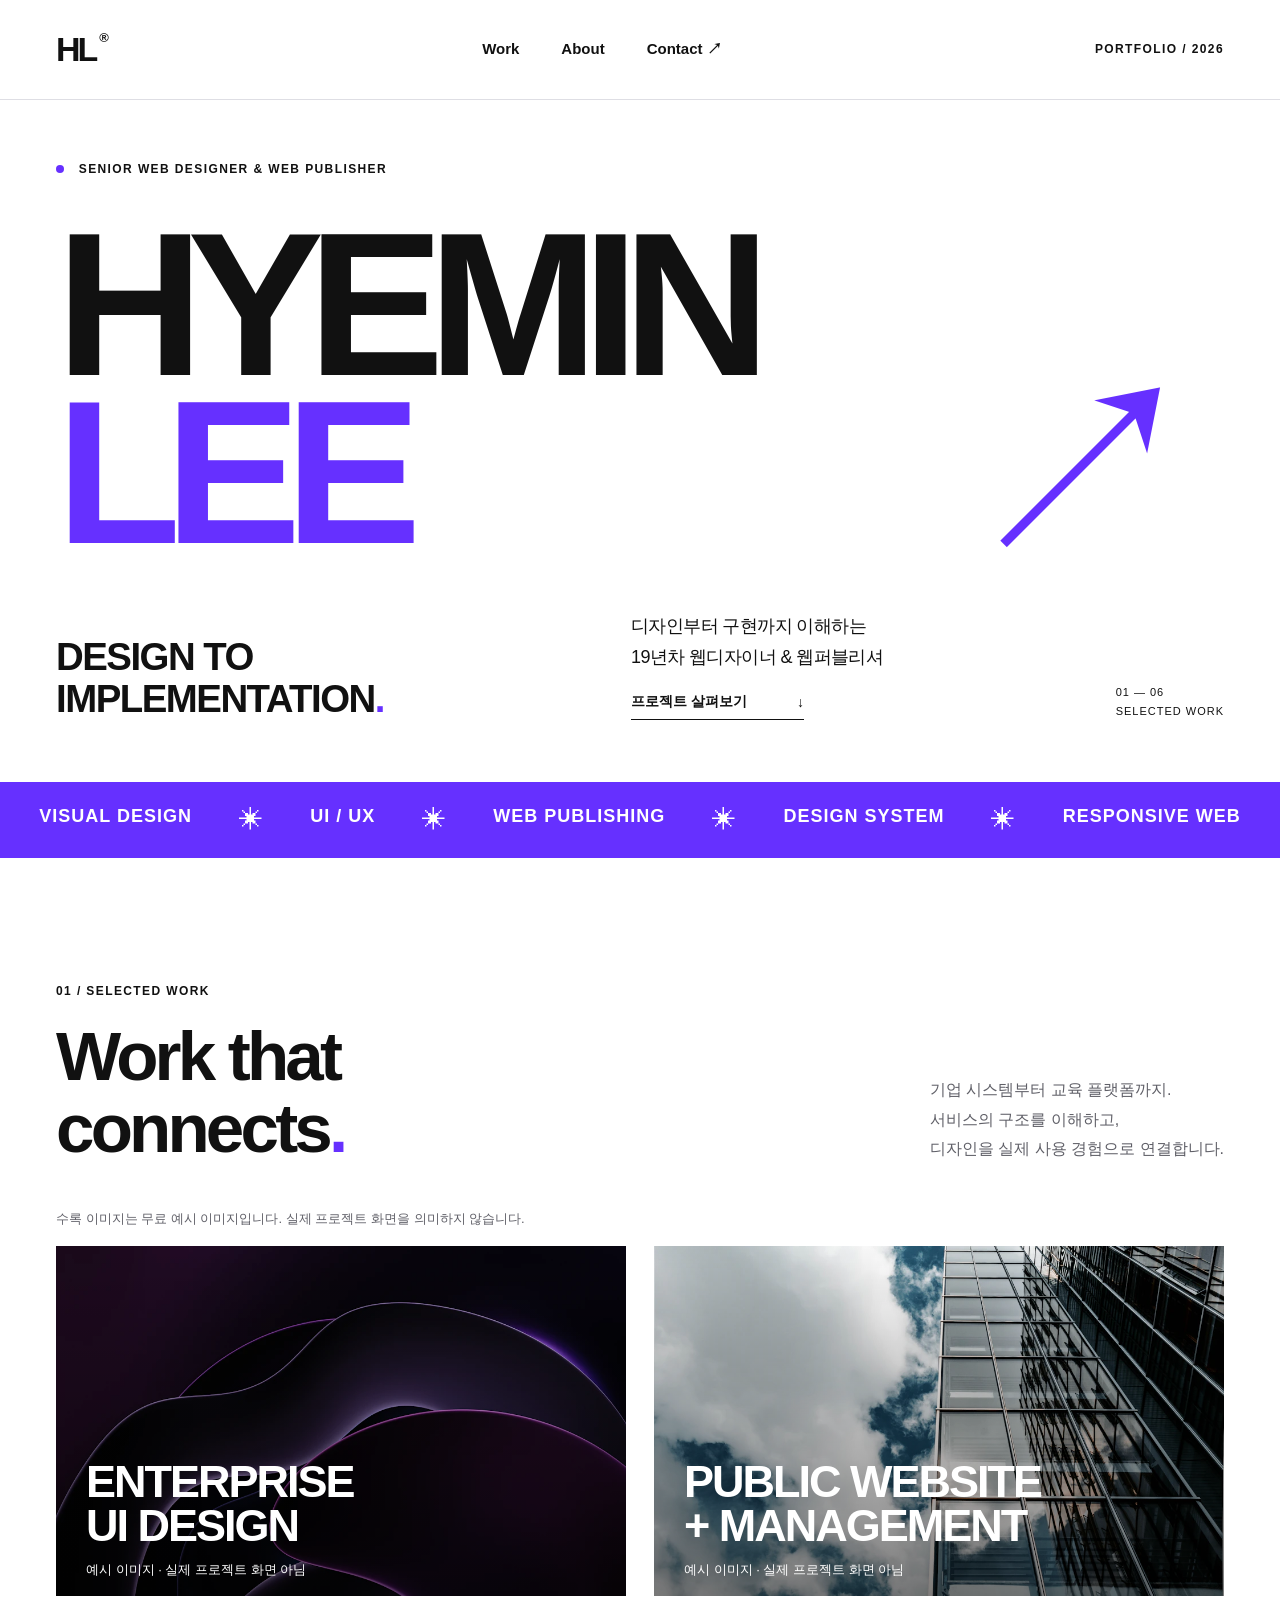
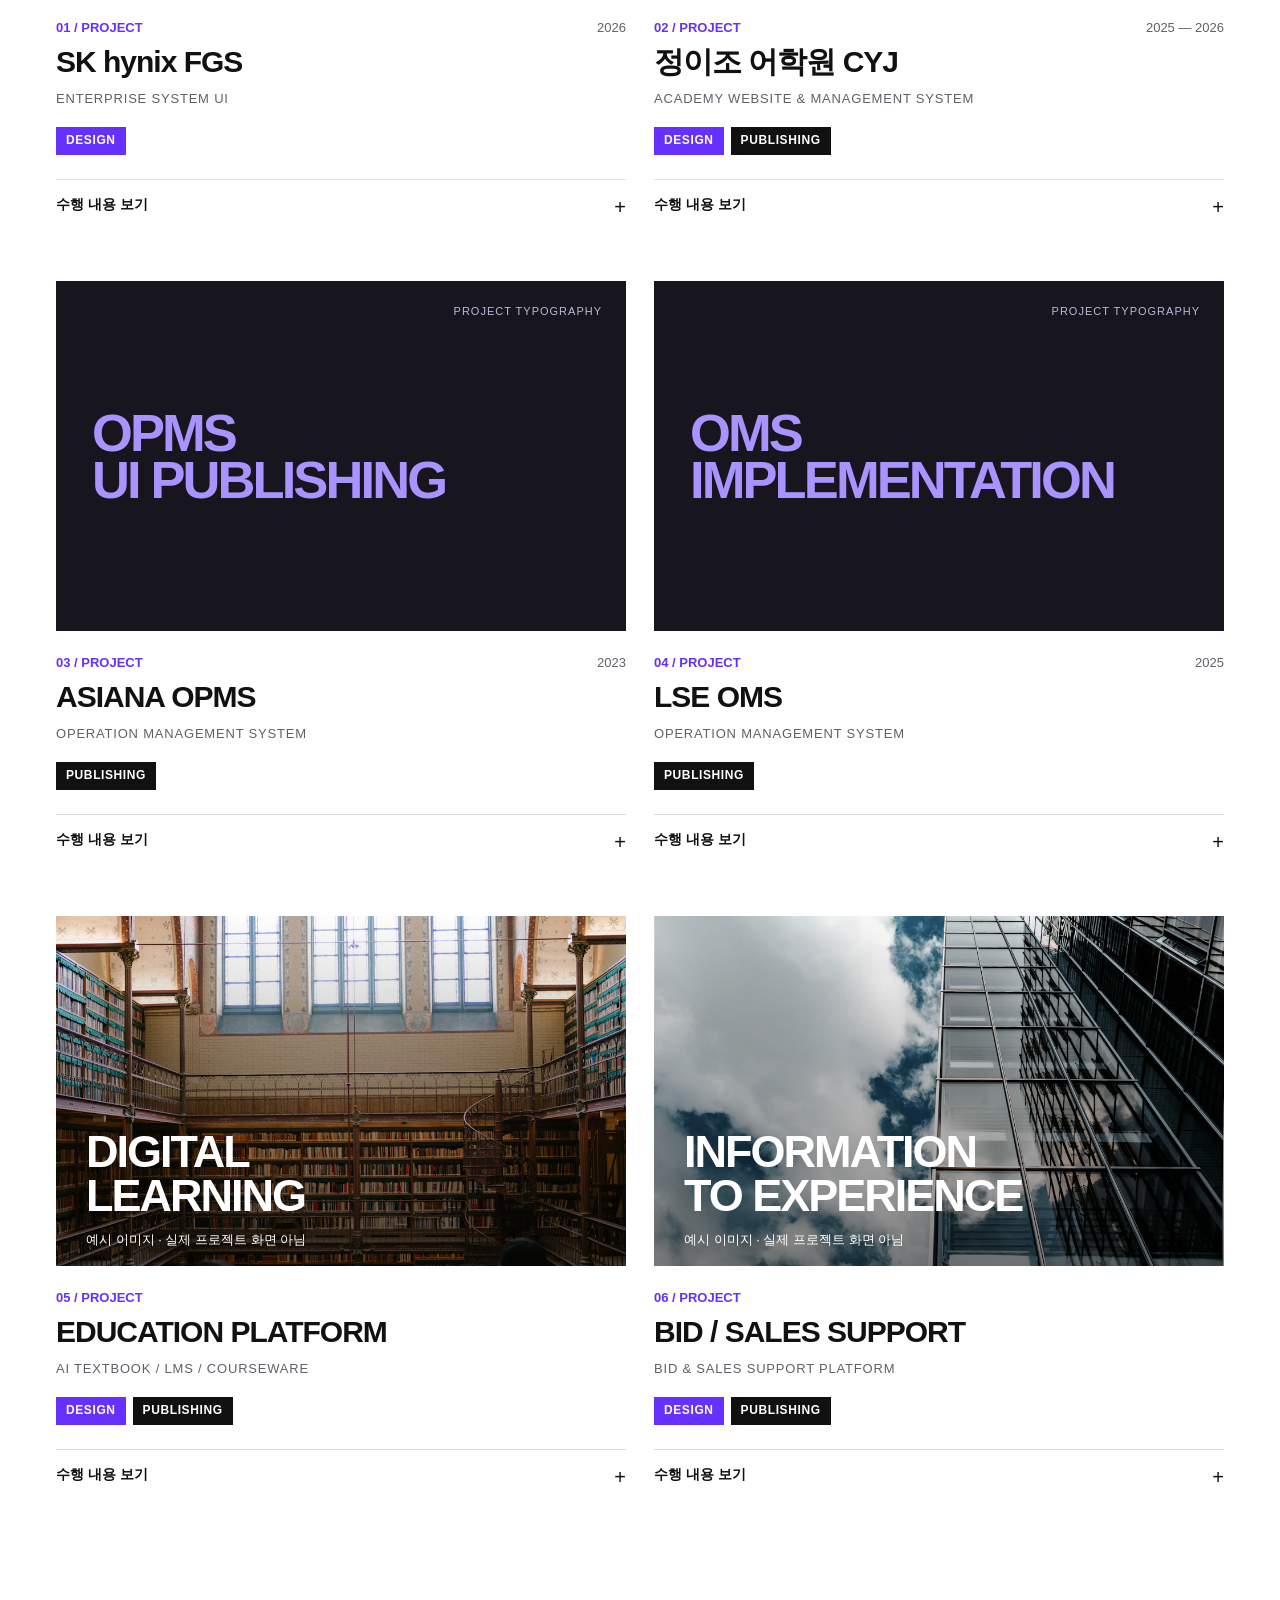
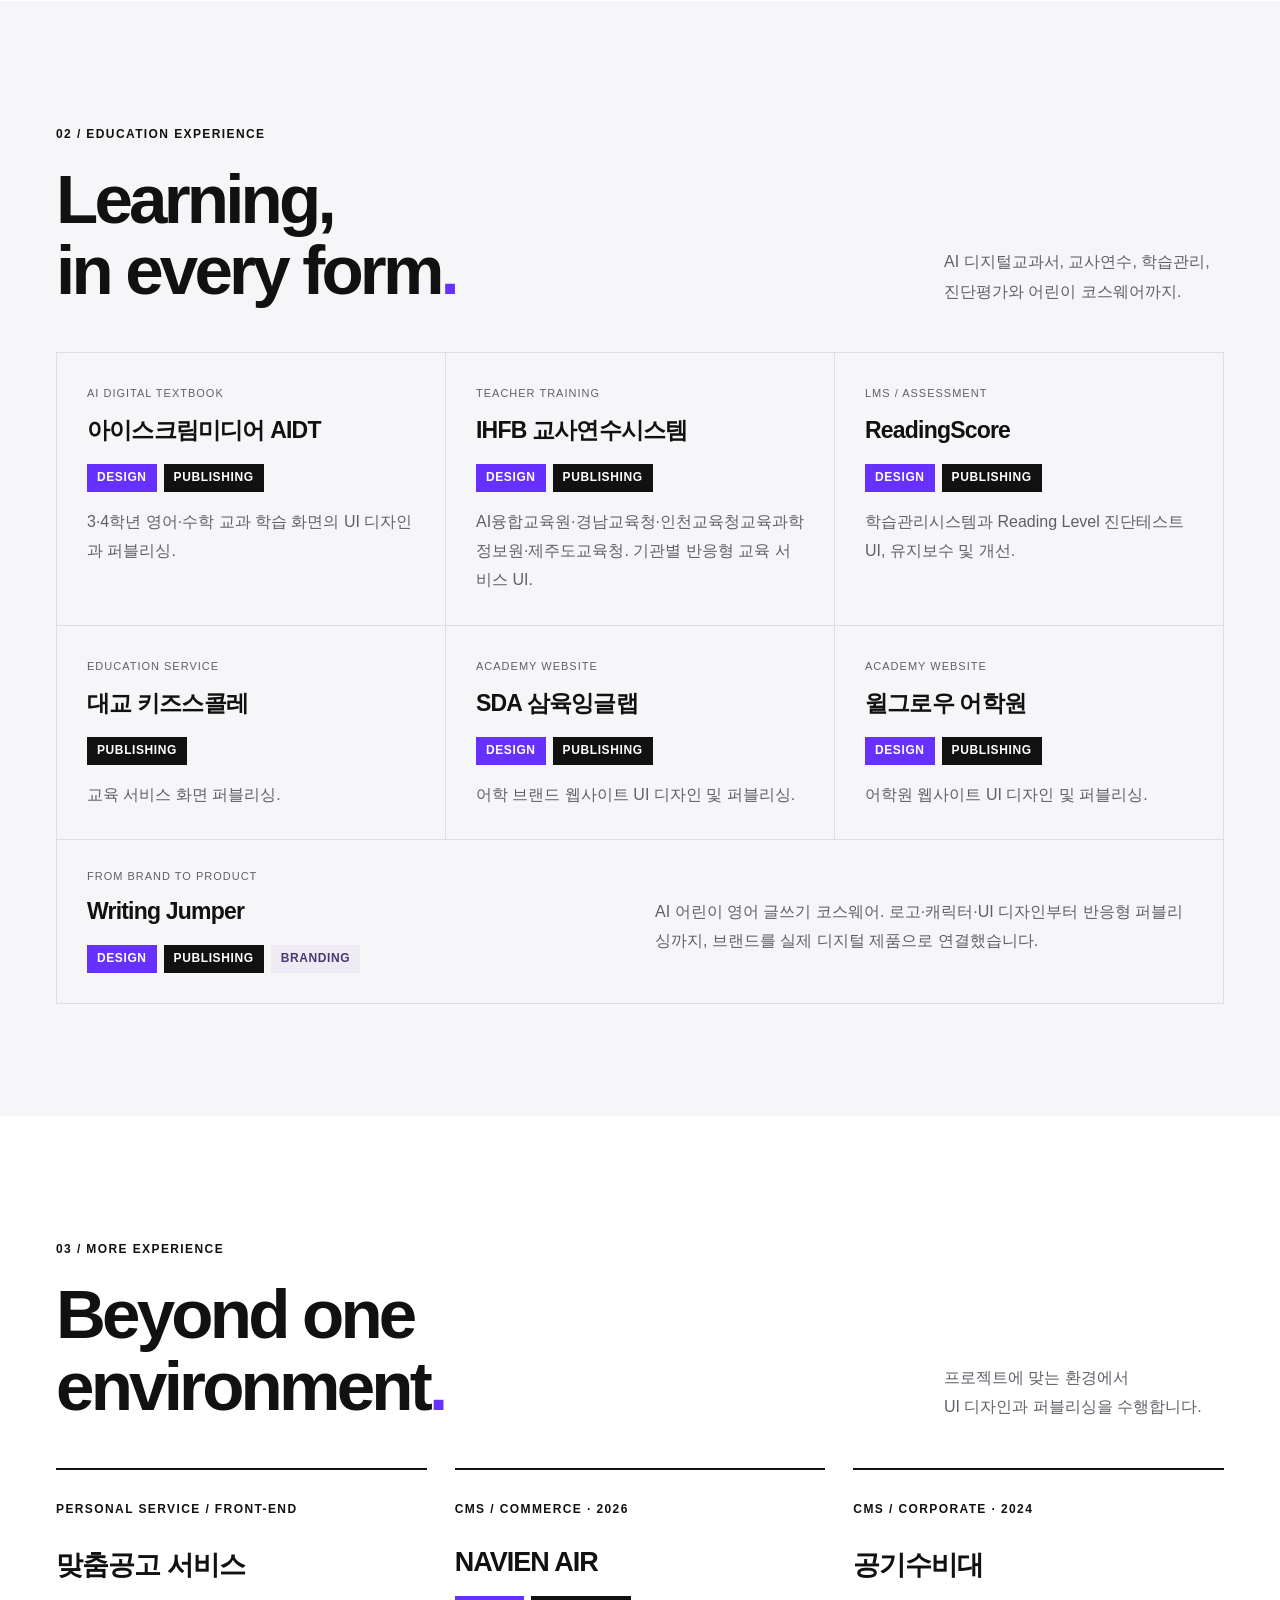
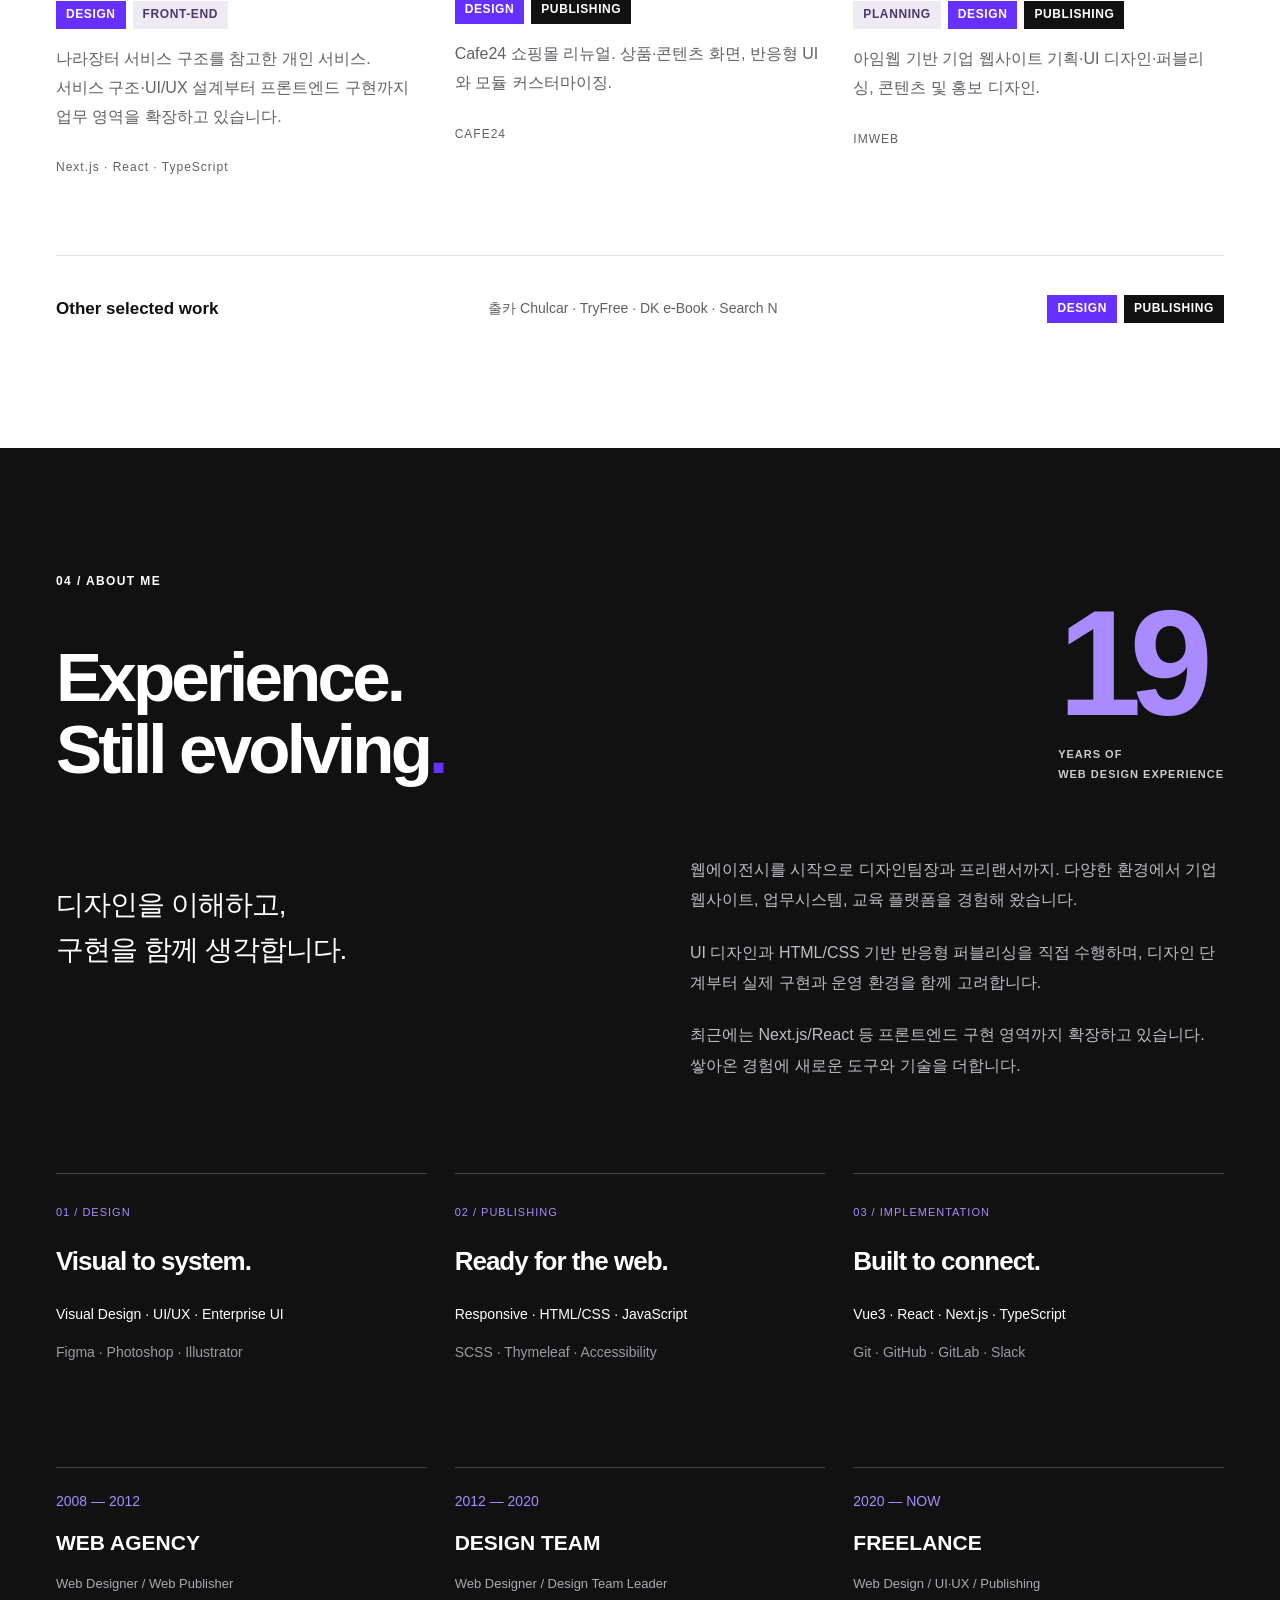
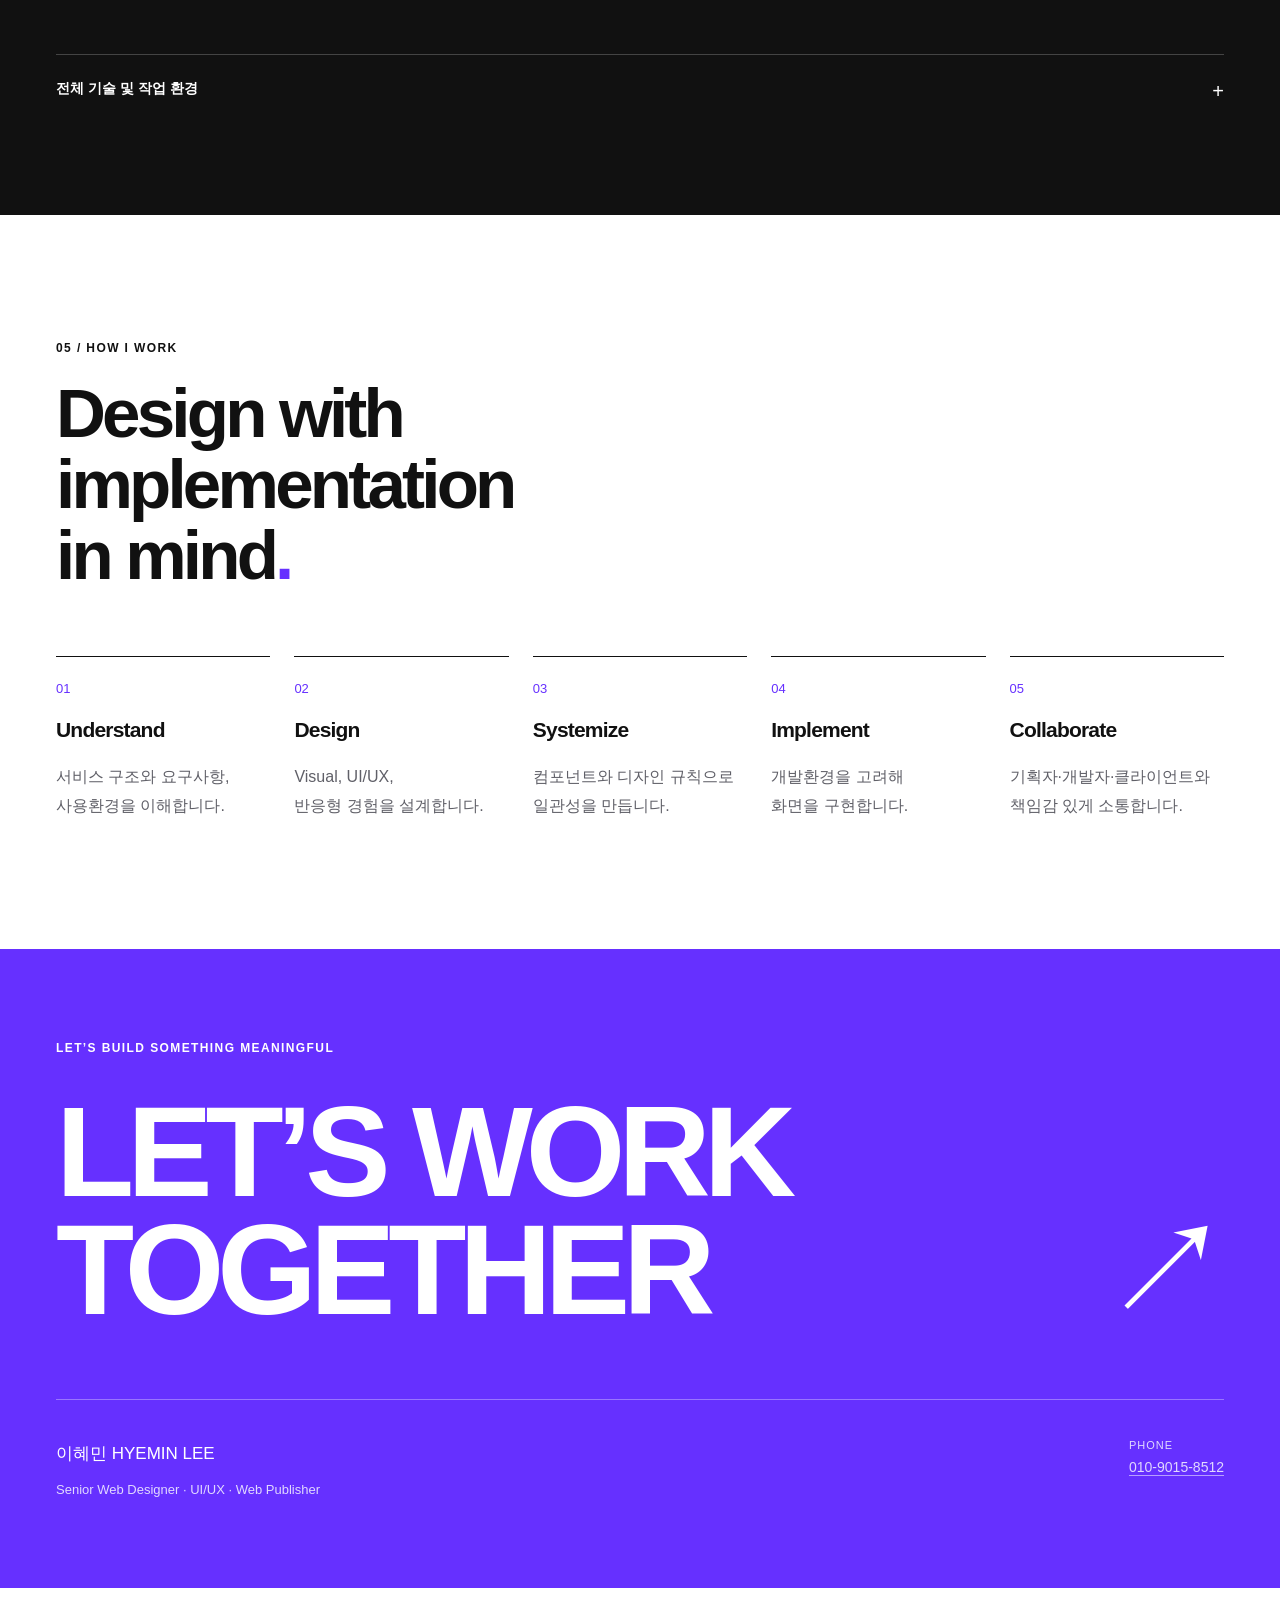
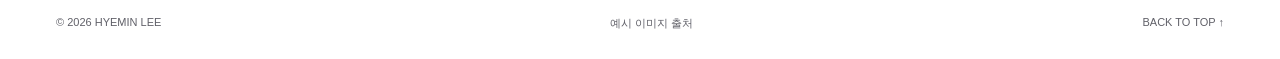
==== commit f058aa77: "Add phone number to contact section Co-Authored-By: Claude Sonnet 5.5 <noreply@anthropic.com>" ====
--- a/index.html
+++ b/index.html
@@ -1 +1 @@
-<!doctype html><html lang="ko"><head><meta charset="utf-8"><meta name="viewport" content="width=device-width,initial-scale=1"><meta name="description" content="디자인부터 구현까지 이해하는 19년차 웹디자이너 이혜민. Enterprise UI, 교육 플랫폼, 반응형 웹 디자인과 퍼블리싱 포트폴리오."><meta name="theme-color" content="#6630ff"><title>HYEMIN LEE — Design to Implementation</title><link rel="stylesheet" href="styles.css"></head><body><a class="skip" href="#work">본문으로 이동</a><header class="nav"><a class="logo" href="#">HL<span>®</span></a><nav aria-label="주요 메뉴"><a href="#work">Work</a><a href="#about">About</a><a href="#contact">Contact <span>↗</span></a></nav><span class="edition">PORTFOLIO / 2026</span></header><main><section class="hero wrap"><div class="eyebrow"><span class="dot"></span> SENIOR WEB DESIGNER & WEB PUBLISHER</div><h1>HYEMIN<br><span>LEE</span><i aria-hidden="true">↗</i></h1><div class="hero-bottom"><p class="statement">DESIGN TO<br>IMPLEMENTATION<span class="period">.</span></p><div><p class="intro">디자인부터 구현까지 이해하는<br>19년차 웹디자이너 & 웹퍼블리셔</p><a class="text-link" href="#work">프로젝트 살펴보기 <span>↓</span></a></div><span class="hero-index">01 — 06<br>SELECTED WORK</span></div></section><div class="ticker" aria-hidden="true">VISUAL DESIGN <b>✳</b> UI / UX <b>✳</b> WEB PUBLISHING <b>✳</b> DESIGN SYSTEM <b>✳</b> RESPONSIVE WEB</div><section id="work" class="wrap section"><div class="section-heading"><div><p class="eyebrow">01 / SELECTED WORK</p><h2>Work that<br>connects<span class="purple">.</span></h2></div><p>기업 시스템부터 교육 플랫폼까지.<br>서비스의 구조를 이해하고,<br>디자인을 실제 사용 경험으로 연결합니다.</p></div><p class="image-note">수록 이미지는 무료 예시 이미지입니다. 실제 프로젝트 화면을 의미하지 않습니다.</p><div id="projects" class="project-grid"><article class="project"><div class="visual "><img src="assets/purple.webp" alt="보라색 추상 곡선 — 예시 이미지" width="1000" height="650" loading="lazy" decoding="async"><span class="visual-type">ENTERPRISE<br>UI DESIGN</span><span class="image-caption">예시 이미지 · 실제 프로젝트 화면 아님</span></div><div class="project-meta"><div class="project-number">01 / PROJECT <span>2026</span></div><h3>SK hynix FGS</h3><p class="category">ENTERPRISE SYSTEM UI</p><div class="tags"><span class="tag design">DESIGN</span></div><details><summary>수행 내용 보기 <span aria-hidden="true">+</span></summary><p>HDS 기준 UI 가이드와 공통 컴포넌트를 설계했습니다. 메뉴·버튼·Input·Modal부터 Layout·Spacing·Radius까지, 일관된 기업 시스템 UI를 위한 디자인 기준을 정리했습니다.</p><p class="tech">Figma · UI Design · Design Guideline</p></details></div></article><article class="project"><div class="visual "><img src="assets/office.webp" alt="유리 오피스 건물 — 예시 이미지" width="1000" height="650" loading="lazy" decoding="async"><span class="visual-type">PUBLIC WEBSITE<br>+ MANAGEMENT</span><span class="image-caption">예시 이미지 · 실제 프로젝트 화면 아님</span></div><div class="project-meta"><div class="project-number">02 / PROJECT <span>2025 — 2026</span></div><h3>정이조 어학원 CYJ</h3><p class="category">ACADEMY WEBSITE & MANAGEMENT SYSTEM</p><div class="tags"><span class="tag design">DESIGN</span><span class="tag publishing">PUBLISHING</span></div><details><summary>수행 내용 보기 <span aria-hidden="true">+</span></summary><p>사용자 웹사이트와 학원관리시스템의 디자인·퍼블리싱을 각각 100% 수행했습니다. 모바일 오피스 UI, 신규 화면, 기존 UI 개선과 유지보수까지 서비스 전반을 연결했습니다.</p><p class="tech">Spring Boot 3 / Thymeleaf 환경의 UI 퍼블리싱</p></details></div></article><article class="project"><div class="visual outline"><span class="abstract-label">PROJECT TYPOGRAPHY</span><span class="abstract-text">OPMS<br>UI PUBLISHING</span></div><div class="project-meta"><div class="project-number">03 / PROJECT <span>2023</span></div><h3>ASIANA OPMS</h3><p class="category">OPERATION MANAGEMENT SYSTEM</p><div class="tags"><span class="tag publishing">PUBLISHING</span></div><details><summary>수행 내용 보기 <span aria-hidden="true">+</span></summary><p>운영관리시스템 대상 화면 전체의 UI 퍼블리싱을 전담했습니다. Vue3 / Vite 환경에서 화면과 컴포넌트를 구현하고 개발팀과 협업하여 적용했습니다.</p><p class="tech">Vue3 · Vite · Web Publishing</p></details></div></article><article class="project"><div class="visual outline"><span class="abstract-label">PROJECT TYPOGRAPHY</span><span class="abstract-text">OMS<br>IMPLEMENTATION</span></div><div class="project-meta"><div class="project-number">04 / PROJECT <span>2025</span></div><h3>LSE OMS</h3><p class="category">OPERATION MANAGEMENT SYSTEM</p><div class="tags"><span class="tag publishing">PUBLISHING</span></div><details><summary>수행 내용 보기 <span aria-hidden="true">+</span></summary><p>운영관리시스템 대상 화면 전체의 마크업·퍼블리싱을 전담했습니다. 기업 운영 환경에 맞춰 UI를 구현하고 개발팀과 화면 적용 및 UI 대응을 진행했습니다.</p><p class="tech">Web Publishing · Developer Collaboration</p></details></div></article><article class="project"><div class="visual "><img src="assets/library.webp" alt="도서관 내부 — 예시 이미지" width="1000" height="650" loading="lazy" decoding="async"><span class="visual-type">DIGITAL<br>LEARNING</span><span class="image-caption">예시 이미지 · 실제 프로젝트 화면 아님</span></div><div class="project-meta"><div class="project-number">05 / PROJECT <span></span></div><h3>EDUCATION PLATFORM</h3><p class="category">AI TEXTBOOK / LMS / COURSEWARE</p><div class="tags"><span class="tag design">DESIGN</span><span class="tag publishing">PUBLISHING</span></div><details><summary>수행 내용 보기 <span aria-hidden="true">+</span></summary><p>AI 디지털교과서, 교사연수, 학습관리, 진단평가, 코스웨어 등 다양한 교육 서비스 경험입니다. 개별 프로젝트의 수행 역할은 아래 Education Experience에서 확인할 수 있습니다.</p><p class="tech">AI Digital Textbook · Teacher Training · LMS</p></details></div></article><article class="project"><div class="visual "><img src="assets/office.webp" alt="유리 오피스 건물 — 예시 이미지" width="1000" height="650" loading="lazy" decoding="async"><span class="visual-type">INFORMATION<br>TO EXPERIENCE</span><span class="image-caption">예시 이미지 · 실제 프로젝트 화면 아님</span></div><div class="project-meta"><div class="project-number">06 / PROJECT <span></span></div><h3>BID / SALES SUPPORT</h3><p class="category">BID & SALES SUPPORT PLATFORM</p><div class="tags"><span class="tag design">DESIGN</span><span class="tag publishing">PUBLISHING</span></div><details><summary>수행 내용 보기 <span aria-hidden="true">+</span></summary><p>eBID, SBID, 비드폼, 스타비드 영업지원시스템, BidEdge의 사용자·관리자 UI 디자인 및 퍼블리싱. 공공입찰과 전자조달 서비스 구조를 이해하며 작업했습니다.</p><p class="tech">Spring Boot / Thymeleaf 환경의 UI 구현</p></details></div></article></div></section><section class="education section"><div class="wrap"><div class="section-heading"><div><p class="eyebrow">02 / EDUCATION EXPERIENCE</p><h2>Learning,<br>in every form<span class="purple">.</span></h2></div><p>AI 디지털교과서, 교사연수, 학습관리,<br>진단평가와 어린이 코스웨어까지.</p></div><div id="education" class="education-grid"><article class="education-card"><span>AI DIGITAL TEXTBOOK</span><h3>아이스크림미디어 AIDT</h3><div class="tags"><span class="tag design">DESIGN</span><span class="tag publishing">PUBLISHING</span></div><p>3·4학년 영어·수학 교과 학습 화면의 UI 디자인과 퍼블리싱.</p></article><article class="education-card"><span>TEACHER TRAINING</span><h3>IHFB 교사연수시스템</h3><div class="tags"><span class="tag design">DESIGN</span><span class="tag publishing">PUBLISHING</span></div><p>AI융합교육원·경남교육청·인천교육청교육과학정보원·제주도교육청. 기관별 반응형 교육 서비스 UI.</p></article><article class="education-card"><span>LMS / ASSESSMENT</span><h3>ReadingScore</h3><div class="tags"><span class="tag design">DESIGN</span><span class="tag publishing">PUBLISHING</span></div><p>학습관리시스템과 Reading Level 진단테스트 UI, 유지보수 및 개선.</p></article><article class="education-card"><span>EDUCATION SERVICE</span><h3>대교 키즈스콜레</h3><div class="tags"><span class="tag publishing">PUBLISHING</span></div><p>교육 서비스 화면 퍼블리싱.</p></article><article class="education-card"><span>ACADEMY WEBSITE</span><h3>SDA 삼육잉글랩</h3><div class="tags"><span class="tag design">DESIGN</span><span class="tag publishing">PUBLISHING</span></div><p>어학 브랜드 웹사이트 UI 디자인 및 퍼블리싱.</p></article><article class="education-card"><span>ACADEMY WEBSITE</span><h3>윌그로우 어학원</h3><div class="tags"><span class="tag design">DESIGN</span><span class="tag publishing">PUBLISHING</span></div><p>어학원 웹사이트 UI 디자인 및 퍼블리싱.</p></article><article class="education-card"><span>FROM BRAND TO PRODUCT</span><h3>Writing Jumper</h3><div class="tags"><span class="tag design">DESIGN</span><span class="tag publishing">PUBLISHING</span><span class="tag secondary">BRANDING</span></div><p>AI 어린이 영어 글쓰기 코스웨어. 로고·캐릭터·UI 디자인부터 반응형 퍼블리싱까지, 브랜드를 실제 디지털 제품으로 연결했습니다.</p></article></div></div></section><section class="wrap section"><div class="section-heading"><div><p class="eyebrow">03 / MORE EXPERIENCE</p><h2>Beyond one<br>environment<span class="purple">.</span></h2></div><p>프로젝트에 맞는 환경에서<br>UI 디자인과 퍼블리싱을 수행합니다.</p></div><div class="more-grid"><article class="feature-card"><p class="eyebrow">PERSONAL SERVICE / FRONT-END</p><h3>맞춤공고 서비스</h3><div class="tags"><span class="tag design">DESIGN</span><span class="tag secondary">FRONT-END</span></div><p>나라장터 서비스 구조를 참고한 개인 서비스.<br>서비스 구조·UI/UX 설계부터 프론트엔드 구현까지 업무 영역을 확장하고 있습니다.</p><p class="tech">Next.js · React · TypeScript</p></article><article class="feature-card"><p class="eyebrow">CMS / COMMERCE · 2026</p><h3>NAVIEN AIR</h3><div class="tags"><span class="tag design">DESIGN</span><span class="tag publishing">PUBLISHING</span></div><p>Cafe24 쇼핑몰 리뉴얼. 상품·콘텐츠 화면, 반응형 UI와 모듈 커스터마이징.</p><p class="tech">CAFE24</p></article><article class="feature-card"><p class="eyebrow">CMS / CORPORATE · 2024</p><h3>공기수비대</h3><div class="tags"><span class="tag secondary">PLANNING</span><span class="tag design">DESIGN</span><span class="tag publishing">PUBLISHING</span></div><p>아임웹 기반 기업 웹사이트 기획·UI 디자인·퍼블리싱, 콘텐츠 및 홍보 디자인.</p><p class="tech">IMWEB</p></article></div><div class="other"><h3>Other selected work</h3><p>출카 Chulcar · TryFree · DK e-Book · Search N</p><div class="tags"><span class="tag design">DESIGN</span><span class="tag publishing">PUBLISHING</span></div></div></section><section id="about" class="about section"><div class="wrap"><p class="eyebrow">04 / ABOUT ME</p><div class="about-top"><h2>Experience.<br>Still evolving<span class="purple">.</span></h2><div class="years">19<span>YEARS OF<br>WEB DESIGN EXPERIENCE</span></div></div><div class="about-copy"><h3>디자인을 이해하고,<br>구현을 함께 생각합니다.</h3><div><p>웹에이전시를 시작으로 디자인팀장과 프리랜서까지. 다양한 환경에서 기업 웹사이트, 업무시스템, 교육 플랫폼을 경험해 왔습니다.</p><p>UI 디자인과 HTML/CSS 기반 반응형 퍼블리싱을 직접 수행하며, 디자인 단계부터 실제 구현과 운영 환경을 함께 고려합니다.</p><p>최근에는 Next.js/React 등 프론트엔드 구현 영역까지 확장하고 있습니다. 쌓아온 경험에 새로운 도구와 기술을 더합니다.</p></div></div><div class="capabilities"><article><span>01 / DESIGN</span><h3>Visual to system.</h3><p>Visual Design · UI/UX · Enterprise UI</p><p class="muted">Figma · Photoshop · Illustrator</p></article><article><span>02 / PUBLISHING</span><h3>Ready for the web.</h3><p>Responsive · HTML/CSS · JavaScript</p><p class="muted">SCSS · Thymeleaf · Accessibility</p></article><article><span>03 / IMPLEMENTATION</span><h3>Built to connect.</h3><p>Vue3 · React · Next.js · TypeScript</p><p class="muted">Git · GitHub · GitLab · Slack</p></article></div><div class="timeline"><article><span>2008 — 2012</span><h3>WEB AGENCY</h3><p>Web Designer / Web Publisher</p></article><article><span>2012 — 2020</span><h3>DESIGN TEAM</h3><p>Web Designer / Design Team Leader</p></article><article><span>2020 — NOW</span><h3>FREELANCE</h3><p>Web Design / UI·UX / Publishing</p></article></div><details class="stack"><summary>전체 기술 및 작업 환경 <span>+</span></summary><p>HTML5 · CSS3 · SCSS · JavaScript · Vue3 · React · Next.js · TypeScript · Thymeleaf · Tailwind CSS · Bootstrap · Element Plus</p><p>Vue3 / Vite · Spring Boot / Thymeleaf 환경의 UI 퍼블리싱 및 개발 협업</p><p>Cafe24 · 아임웹 · 그누보드 · 메이크샵 · Responsive Web · Web Accessibility · Cross Browsing</p></details></div></section><section class="wrap section process"><p class="eyebrow">05 / HOW I WORK</p><h2>Design with<br>implementation<br>in mind<span class="purple">.</span></h2><div class="process-grid"><article><span>01</span><h3>Understand</h3><p>서비스 구조와 요구사항,<br>사용환경을 이해합니다.</p></article><article><span>02</span><h3>Design</h3><p>Visual, UI/UX,<br>반응형 경험을 설계합니다.</p></article><article><span>03</span><h3>Systemize</h3><p>컴포넌트와 디자인 규칙으로<br>일관성을 만듭니다.</p></article><article><span>04</span><h3>Implement</h3><p>개발환경을 고려해<br>화면을 구현합니다.</p></article><article><span>05</span><h3>Collaborate</h3><p>기획자·개발자·클라이언트와<br>책임감 있게 소통합니다.</p></article></div></section><section id="contact" class="contact"><div class="wrap"><p class="eyebrow">LET’S BUILD SOMETHING MEANINGFUL</p><h2>LET’S WORK<br>TOGETHER<span>↗</span></h2><div class="contact-bottom"><div><h3>이혜민 HYEMIN LEE</h3><p>Senior Web Designer · UI/UX · Web Publisher</p></div><p class="contact-placeholder">EMAIL / PHONE<br><span>연락처 업데이트 예정</span></p></div></div></section></main><footer class="wrap"><span>© 2026 HYEMIN LEE</span><a href="credits.html">예시 이미지 출처</a><a href="#">BACK TO TOP ↑</a></footer></body></html>
+<!doctype html><html lang="ko"><head><meta charset="utf-8"><meta name="viewport" content="width=device-width,initial-scale=1"><meta name="description" content="디자인부터 구현까지 이해하는 19년차 웹디자이너 이혜민. Enterprise UI, 교육 플랫폼, 반응형 웹 디자인과 퍼블리싱 포트폴리오."><meta name="theme-color" content="#6630ff"><title>HYEMIN LEE — Design to Implementation</title><link rel="stylesheet" href="styles.css"></head><body><a class="skip" href="#work">본문으로 이동</a><header class="nav"><a class="logo" href="#">HL<span>®</span></a><nav aria-label="주요 메뉴"><a href="#work">Work</a><a href="#about">About</a><a href="#contact">Contact <span>↗</span></a></nav><span class="edition">PORTFOLIO / 2026</span></header><main><section class="hero wrap"><div class="eyebrow"><span class="dot"></span> SENIOR WEB DESIGNER & WEB PUBLISHER</div><h1>HYEMIN<br><span>LEE</span><i aria-hidden="true">↗</i></h1><div class="hero-bottom"><p class="statement">DESIGN TO<br>IMPLEMENTATION<span class="period">.</span></p><div><p class="intro">디자인부터 구현까지 이해하는<br>19년차 웹디자이너 & 웹퍼블리셔</p><a class="text-link" href="#work">프로젝트 살펴보기 <span>↓</span></a></div><span class="hero-index">01 — 06<br>SELECTED WORK</span></div></section><div class="ticker" aria-hidden="true">VISUAL DESIGN <b>✳</b> UI / UX <b>✳</b> WEB PUBLISHING <b>✳</b> DESIGN SYSTEM <b>✳</b> RESPONSIVE WEB</div><section id="work" class="wrap section"><div class="section-heading"><div><p class="eyebrow">01 / SELECTED WORK</p><h2>Work that<br>connects<span class="purple">.</span></h2></div><p>기업 시스템부터 교육 플랫폼까지.<br>서비스의 구조를 이해하고,<br>디자인을 실제 사용 경험으로 연결합니다.</p></div><p class="image-note">수록 이미지는 무료 예시 이미지입니다. 실제 프로젝트 화면을 의미하지 않습니다.</p><div id="projects" class="project-grid"><article class="project"><div class="visual "><img src="assets/purple.webp" alt="보라색 추상 곡선 — 예시 이미지" width="1000" height="650" loading="lazy" decoding="async"><span class="visual-type">ENTERPRISE<br>UI DESIGN</span><span class="image-caption">예시 이미지 · 실제 프로젝트 화면 아님</span></div><div class="project-meta"><div class="project-number">01 / PROJECT <span>2026</span></div><h3>SK hynix FGS</h3><p class="category">ENTERPRISE SYSTEM UI</p><div class="tags"><span class="tag design">DESIGN</span></div><details><summary>수행 내용 보기 <span aria-hidden="true">+</span></summary><p>HDS 기준 UI 가이드와 공통 컴포넌트를 설계했습니다. 메뉴·버튼·Input·Modal부터 Layout·Spacing·Radius까지, 일관된 기업 시스템 UI를 위한 디자인 기준을 정리했습니다.</p><p class="tech">Figma · UI Design · Design Guideline</p></details></div></article><article class="project"><div class="visual "><img src="assets/office.webp" alt="유리 오피스 건물 — 예시 이미지" width="1000" height="650" loading="lazy" decoding="async"><span class="visual-type">PUBLIC WEBSITE<br>+ MANAGEMENT</span><span class="image-caption">예시 이미지 · 실제 프로젝트 화면 아님</span></div><div class="project-meta"><div class="project-number">02 / PROJECT <span>2025 — 2026</span></div><h3>정이조 어학원 CYJ</h3><p class="category">ACADEMY WEBSITE & MANAGEMENT SYSTEM</p><div class="tags"><span class="tag design">DESIGN</span><span class="tag publishing">PUBLISHING</span></div><details><summary>수행 내용 보기 <span aria-hidden="true">+</span></summary><p>사용자 웹사이트와 학원관리시스템의 디자인·퍼블리싱을 각각 100% 수행했습니다. 모바일 오피스 UI, 신규 화면, 기존 UI 개선과 유지보수까지 서비스 전반을 연결했습니다.</p><p class="tech">Spring Boot 3 / Thymeleaf 환경의 UI 퍼블리싱</p></details></div></article><article class="project"><div class="visual outline"><span class="abstract-label">PROJECT TYPOGRAPHY</span><span class="abstract-text">OPMS<br>UI PUBLISHING</span></div><div class="project-meta"><div class="project-number">03 / PROJECT <span>2023</span></div><h3>ASIANA OPMS</h3><p class="category">OPERATION MANAGEMENT SYSTEM</p><div class="tags"><span class="tag publishing">PUBLISHING</span></div><details><summary>수행 내용 보기 <span aria-hidden="true">+</span></summary><p>운영관리시스템 대상 화면 전체의 UI 퍼블리싱을 전담했습니다. Vue3 / Vite 환경에서 화면과 컴포넌트를 구현하고 개발팀과 협업하여 적용했습니다.</p><p class="tech">Vue3 · Vite · Web Publishing</p></details></div></article><article class="project"><div class="visual outline"><span class="abstract-label">PROJECT TYPOGRAPHY</span><span class="abstract-text">OMS<br>IMPLEMENTATION</span></div><div class="project-meta"><div class="project-number">04 / PROJECT <span>2025</span></div><h3>LSE OMS</h3><p class="category">OPERATION MANAGEMENT SYSTEM</p><div class="tags"><span class="tag publishing">PUBLISHING</span></div><details><summary>수행 내용 보기 <span aria-hidden="true">+</span></summary><p>운영관리시스템 대상 화면 전체의 마크업·퍼블리싱을 전담했습니다. 기업 운영 환경에 맞춰 UI를 구현하고 개발팀과 화면 적용 및 UI 대응을 진행했습니다.</p><p class="tech">Web Publishing · Developer Collaboration</p></details></div></article><article class="project"><div class="visual "><img src="assets/library.webp" alt="도서관 내부 — 예시 이미지" width="1000" height="650" loading="lazy" decoding="async"><span class="visual-type">DIGITAL<br>LEARNING</span><span class="image-caption">예시 이미지 · 실제 프로젝트 화면 아님</span></div><div class="project-meta"><div class="project-number">05 / PROJECT <span></span></div><h3>EDUCATION PLATFORM</h3><p class="category">AI TEXTBOOK / LMS / COURSEWARE</p><div class="tags"><span class="tag design">DESIGN</span><span class="tag publishing">PUBLISHING</span></div><details><summary>수행 내용 보기 <span aria-hidden="true">+</span></summary><p>AI 디지털교과서, 교사연수, 학습관리, 진단평가, 코스웨어 등 다양한 교육 서비스 경험입니다. 개별 프로젝트의 수행 역할은 아래 Education Experience에서 확인할 수 있습니다.</p><p class="tech">AI Digital Textbook · Teacher Training · LMS</p></details></div></article><article class="project"><div class="visual "><img src="assets/office.webp" alt="유리 오피스 건물 — 예시 이미지" width="1000" height="650" loading="lazy" decoding="async"><span class="visual-type">INFORMATION<br>TO EXPERIENCE</span><span class="image-caption">예시 이미지 · 실제 프로젝트 화면 아님</span></div><div class="project-meta"><div class="project-number">06 / PROJECT <span></span></div><h3>BID / SALES SUPPORT</h3><p class="category">BID & SALES SUPPORT PLATFORM</p><div class="tags"><span class="tag design">DESIGN</span><span class="tag publishing">PUBLISHING</span></div><details><summary>수행 내용 보기 <span aria-hidden="true">+</span></summary><p>eBID, SBID, 비드폼, 스타비드 영업지원시스템, BidEdge의 사용자·관리자 UI 디자인 및 퍼블리싱. 공공입찰과 전자조달 서비스 구조를 이해하며 작업했습니다.</p><p class="tech">Spring Boot / Thymeleaf 환경의 UI 구현</p></details></div></article></div></section><section class="education section"><div class="wrap"><div class="section-heading"><div><p class="eyebrow">02 / EDUCATION EXPERIENCE</p><h2>Learning,<br>in every form<span class="purple">.</span></h2></div><p>AI 디지털교과서, 교사연수, 학습관리,<br>진단평가와 어린이 코스웨어까지.</p></div><div id="education" class="education-grid"><article class="education-card"><span>AI DIGITAL TEXTBOOK</span><h3>아이스크림미디어 AIDT</h3><div class="tags"><span class="tag design">DESIGN</span><span class="tag publishing">PUBLISHING</span></div><p>3·4학년 영어·수학 교과 학습 화면의 UI 디자인과 퍼블리싱.</p></article><article class="education-card"><span>TEACHER TRAINING</span><h3>IHFB 교사연수시스템</h3><div class="tags"><span class="tag design">DESIGN</span><span class="tag publishing">PUBLISHING</span></div><p>AI융합교육원·경남교육청·인천교육청교육과학정보원·제주도교육청. 기관별 반응형 교육 서비스 UI.</p></article><article class="education-card"><span>LMS / ASSESSMENT</span><h3>ReadingScore</h3><div class="tags"><span class="tag design">DESIGN</span><span class="tag publishing">PUBLISHING</span></div><p>학습관리시스템과 Reading Level 진단테스트 UI, 유지보수 및 개선.</p></article><article class="education-card"><span>EDUCATION SERVICE</span><h3>대교 키즈스콜레</h3><div class="tags"><span class="tag publishing">PUBLISHING</span></div><p>교육 서비스 화면 퍼블리싱.</p></article><article class="education-card"><span>ACADEMY WEBSITE</span><h3>SDA 삼육잉글랩</h3><div class="tags"><span class="tag design">DESIGN</span><span class="tag publishing">PUBLISHING</span></div><p>어학 브랜드 웹사이트 UI 디자인 및 퍼블리싱.</p></article><article class="education-card"><span>ACADEMY WEBSITE</span><h3>윌그로우 어학원</h3><div class="tags"><span class="tag design">DESIGN</span><span class="tag publishing">PUBLISHING</span></div><p>어학원 웹사이트 UI 디자인 및 퍼블리싱.</p></article><article class="education-card"><span>FROM BRAND TO PRODUCT</span><h3>Writing Jumper</h3><div class="tags"><span class="tag design">DESIGN</span><span class="tag publishing">PUBLISHING</span><span class="tag secondary">BRANDING</span></div><p>AI 어린이 영어 글쓰기 코스웨어. 로고·캐릭터·UI 디자인부터 반응형 퍼블리싱까지, 브랜드를 실제 디지털 제품으로 연결했습니다.</p></article></div></div></section><section class="wrap section"><div class="section-heading"><div><p class="eyebrow">03 / MORE EXPERIENCE</p><h2>Beyond one<br>environment<span class="purple">.</span></h2></div><p>프로젝트에 맞는 환경에서<br>UI 디자인과 퍼블리싱을 수행합니다.</p></div><div class="more-grid"><article class="feature-card"><p class="eyebrow">PERSONAL SERVICE / FRONT-END</p><h3>맞춤공고 서비스</h3><div class="tags"><span class="tag design">DESIGN</span><span class="tag secondary">FRONT-END</span></div><p>나라장터 서비스 구조를 참고한 개인 서비스.<br>서비스 구조·UI/UX 설계부터 프론트엔드 구현까지 업무 영역을 확장하고 있습니다.</p><p class="tech">Next.js · React · TypeScript</p></article><article class="feature-card"><p class="eyebrow">CMS / COMMERCE · 2026</p><h3>NAVIEN AIR</h3><div class="tags"><span class="tag design">DESIGN</span><span class="tag publishing">PUBLISHING</span></div><p>Cafe24 쇼핑몰 리뉴얼. 상품·콘텐츠 화면, 반응형 UI와 모듈 커스터마이징.</p><p class="tech">CAFE24</p></article><article class="feature-card"><p class="eyebrow">CMS / CORPORATE · 2024</p><h3>공기수비대</h3><div class="tags"><span class="tag secondary">PLANNING</span><span class="tag design">DESIGN</span><span class="tag publishing">PUBLISHING</span></div><p>아임웹 기반 기업 웹사이트 기획·UI 디자인·퍼블리싱, 콘텐츠 및 홍보 디자인.</p><p class="tech">IMWEB</p></article></div><div class="other"><h3>Other selected work</h3><p>출카 Chulcar · TryFree · DK e-Book · Search N</p><div class="tags"><span class="tag design">DESIGN</span><span class="tag publishing">PUBLISHING</span></div></div></section><section id="about" class="about section"><div class="wrap"><p class="eyebrow">04 / ABOUT ME</p><div class="about-top"><h2>Experience.<br>Still evolving<span class="purple">.</span></h2><div class="years">19<span>YEARS OF<br>WEB DESIGN EXPERIENCE</span></div></div><div class="about-copy"><h3>디자인을 이해하고,<br>구현을 함께 생각합니다.</h3><div><p>웹에이전시를 시작으로 디자인팀장과 프리랜서까지. 다양한 환경에서 기업 웹사이트, 업무시스템, 교육 플랫폼을 경험해 왔습니다.</p><p>UI 디자인과 HTML/CSS 기반 반응형 퍼블리싱을 직접 수행하며, 디자인 단계부터 실제 구현과 운영 환경을 함께 고려합니다.</p><p>최근에는 Next.js/React 등 프론트엔드 구현 영역까지 확장하고 있습니다. 쌓아온 경험에 새로운 도구와 기술을 더합니다.</p></div></div><div class="capabilities"><article><span>01 / DESIGN</span><h3>Visual to system.</h3><p>Visual Design · UI/UX · Enterprise UI</p><p class="muted">Figma · Photoshop · Illustrator</p></article><article><span>02 / PUBLISHING</span><h3>Ready for the web.</h3><p>Responsive · HTML/CSS · JavaScript</p><p class="muted">SCSS · Thymeleaf · Accessibility</p></article><article><span>03 / IMPLEMENTATION</span><h3>Built to connect.</h3><p>Vue3 · React · Next.js · TypeScript</p><p class="muted">Git · GitHub · GitLab · Slack</p></article></div><div class="timeline"><article><span>2008 — 2012</span><h3>WEB AGENCY</h3><p>Web Designer / Web Publisher</p></article><article><span>2012 — 2020</span><h3>DESIGN TEAM</h3><p>Web Designer / Design Team Leader</p></article><article><span>2020 — NOW</span><h3>FREELANCE</h3><p>Web Design / UI·UX / Publishing</p></article></div><details class="stack"><summary>전체 기술 및 작업 환경 <span>+</span></summary><p>HTML5 · CSS3 · SCSS · JavaScript · Vue3 · React · Next.js · TypeScript · Thymeleaf · Tailwind CSS · Bootstrap · Element Plus</p><p>Vue3 / Vite · Spring Boot / Thymeleaf 환경의 UI 퍼블리싱 및 개발 협업</p><p>Cafe24 · 아임웹 · 그누보드 · 메이크샵 · Responsive Web · Web Accessibility · Cross Browsing</p></details></div></section><section class="wrap section process"><p class="eyebrow">05 / HOW I WORK</p><h2>Design with<br>implementation<br>in mind<span class="purple">.</span></h2><div class="process-grid"><article><span>01</span><h3>Understand</h3><p>서비스 구조와 요구사항,<br>사용환경을 이해합니다.</p></article><article><span>02</span><h3>Design</h3><p>Visual, UI/UX,<br>반응형 경험을 설계합니다.</p></article><article><span>03</span><h3>Systemize</h3><p>컴포넌트와 디자인 규칙으로<br>일관성을 만듭니다.</p></article><article><span>04</span><h3>Implement</h3><p>개발환경을 고려해<br>화면을 구현합니다.</p></article><article><span>05</span><h3>Collaborate</h3><p>기획자·개발자·클라이언트와<br>책임감 있게 소통합니다.</p></article></div></section><section id="contact" class="contact"><div class="wrap"><p class="eyebrow">LET’S BUILD SOMETHING MEANINGFUL</p><h2>LET’S WORK<br>TOGETHER<span>↗</span></h2><div class="contact-bottom"><div><h3>이혜민 HYEMIN LEE</h3><p>Senior Web Designer · UI/UX · Web Publisher</p></div><p class="contact-placeholder">PHONE<br><span><a href="tel:01090158512">010-9015-8512</a></span></p></div></div></section></main><footer class="wrap"><span>© 2026 HYEMIN LEE</span><a href="credits.html">예시 이미지 출처</a><a href="#">BACK TO TOP ↑</a></footer></body></html>
--- a/styles.css
+++ b/styles.css
@@ -1,2 +1,4 @@
 :root{--purple:#6630ff;--ink:#111;--muted:#606068;--line:#dedee4;--paper:#f6f6f8}*{box-sizing:border-box}html{scroll-behavior:smooth;scroll-padding-top:90px}body{margin:0;color:var(--ink);background:#fff;font-family:Inter,Pretendard,-apple-system,BlinkMacSystemFont,'Segoe UI','Noto Sans KR',Arial,sans-serif;-webkit-font-smoothing:antialiased}a{color:inherit;text-decoration:none}button,summary,a{-webkit-tap-highlight-color:transparent}a:focus-visible,summary:focus-visible{outline:3px solid var(--purple);outline-offset:6px}.wrap{width:min(1440px,calc(100% - 112px));margin:auto}.nav{height:100px;display:flex;align-items:center;justify-content:space-between;padding:0 56px;border-bottom:1px solid var(--line)}.logo{font-size:34px;font-weight:850;letter-spacing:-3px}.logo span{font-size:13px;vertical-align:top;letter-spacing:0;margin-left:4px}nav{display:flex;gap:42px;font-size:15px;font-weight:600}nav a:hover{color:var(--purple)}.edition,.eyebrow{font-size:12px;font-weight:650;letter-spacing:1.4px;line-height:1.6}.hero{padding-top:60px;padding-bottom:62px}.dot{display:inline-block;width:8px;height:8px;background:var(--purple);border-radius:50%;margin-right:10px}.hero h1{font-size:clamp(100px,16vw,242px);line-height:.82;letter-spacing:-.08em;margin:42px 0 54px;font-weight:850;position:relative}.hero h1>span{color:var(--purple)}.hero h1 i{font-style:normal;position:absolute;right:3%;bottom:-5%;font-size:1.2em;font-weight:400;color:var(--purple)}.hero-bottom{display:grid;grid-template-columns:1.2fr 1fr auto;align-items:end;gap:32px}.statement{font-size:clamp(25px,3vw,44px);font-weight:800;line-height:1.1;letter-spacing:-1.5px;margin:0}.period,.purple{color:var(--purple)}.intro{font-size:18px;line-height:1.7;margin:0 0 20px;letter-spacing:-.6px}.text-link{display:inline-flex;align-items:center;gap:50px;font-size:14px;font-weight:650;border-bottom:1px solid;padding-bottom:8px}.hero-index{font-size:11px;line-height:1.7;letter-spacing:1px}.ticker{background:var(--purple);color:white;padding:24px 28px;font-size:18px;font-weight:600;letter-spacing:1px;display:flex;justify-content:space-around;gap:24px;white-space:nowrap;overflow:hidden}.ticker b{font-size:24px;font-weight:400}.section{padding-top:112px;padding-bottom:112px}.section-heading{display:flex;justify-content:space-between;align-items:end;gap:40px;margin-bottom:46px}h2{font-size:clamp(42px,5.4vw,78px);font-weight:750;letter-spacing:-.055em;line-height:1.03;margin:20px 0 0}.section-heading>p{font-size:16px;line-height:1.85;color:var(--muted);margin:0;min-width:280px}.image-note{font-size:12px;color:var(--muted);margin:0 0 18px}.project-grid{display:grid;grid-template-columns:1fr 1fr;gap:62px 28px}.project{min-width:0}.visual{height:350px;position:relative;overflow:hidden;background:#e9e9ef}.visual img{width:100%;height:100%;object-fit:cover;transition:transform .6s}.project:hover .visual img{transform:scale(1.035)}.visual:after{content:'';position:absolute;inset:0;background:linear-gradient(180deg,transparent,rgba(0,0,0,.5))}.visual-type{position:absolute;z-index:1;left:30px;bottom:48px;color:white;font-size:45px;font-weight:750;line-height:.98;letter-spacing:-2px}.image-caption{position:absolute;bottom:17px;left:30px;color:#fff;font-size:11px;z-index:1}.visual.light{background:#ede8ff}.visual.light:after{background:linear-gradient(120deg,#12063322,#2a125970)}.visual.outline{background:#17151e;color:#a993ff;display:flex;align-items:center;padding:36px}.visual.outline:after{display:none}.abstract-text{font-size:clamp(48px,7vw,100px);font-weight:700;line-height:.9;letter-spacing:-5px}.abstract-label{position:absolute;right:24px;top:24px;font-size:11px;letter-spacing:1px;color:#bfb8d6}.project-meta{padding:24px 0 0}.project-number{font-size:12px;color:var(--purple);font-weight:700;display:flex;justify-content:space-between}.project-number span{color:var(--muted);font-weight:500}.project h3{font-size:30px;letter-spacing:-1px;line-height:1.15;margin:10px 0}.category{font-size:12px;color:var(--muted);letter-spacing:.8px;margin:0 0 18px;line-height:1.5;min-height:18px}.tags{display:flex;gap:7px;flex-wrap:wrap}.tag{display:inline-flex;align-items:center;min-height:28px;padding:6px 10px;font-size:10px;font-weight:700;letter-spacing:.6px;line-height:1.3}.design{background:var(--purple);color:white}.publishing{background:#111;color:white}.secondary{background:#eeebf5;color:#493971}.project details{border-top:1px solid var(--line);margin-top:24px;padding-top:16px}summary{cursor:pointer;list-style:none;font-size:14px;font-weight:600;display:flex;justify-content:space-between;gap:20px}summary::-webkit-details-marker{display:none}summary span{font-size:20px;font-weight:400}details[open] summary span{transform:rotate(45deg)}details p{font-size:15px;color:var(--muted);line-height:1.85}details .tech{color:var(--purple);font-size:12px}.education{background:var(--paper)}.education-grid{display:grid;grid-template-columns:repeat(3,1fr);border-top:1px solid var(--line);border-left:1px solid var(--line)}.education-card{padding:30px;border-right:1px solid var(--line);border-bottom:1px solid var(--line);min-width:0}.education-card h3{font-size:23px;letter-spacing:-.8px;margin:15px 0 18px;line-height:1.3}.education-card p{font-size:14px;line-height:1.8;color:var(--muted);margin-bottom:0}.education-card>span{font-size:11px;letter-spacing:1px;color:var(--muted)}.education-card:last-child{grid-column:span 3;display:grid;grid-template-columns:1fr 1fr;column-gap:30px}.education-card:last-child>span{grid-column:1/-1}.education-card:last-child p{grid-column:2;grid-row:2/4}.more-grid{display:grid;grid-template-columns:repeat(3,1fr);gap:28px}.feature-card{border-top:2px solid var(--ink);padding-top:18px}.feature-card h3{font-size:27px;letter-spacing:-1px;margin:28px 0 18px}.feature-card>p:not(.eyebrow){font-size:15px;line-height:1.8;color:var(--muted)}.feature-card .tech{font-size:12px!important;letter-spacing:1px;margin-top:26px}.other{margin-top:64px;border-top:1px solid var(--line);padding-top:26px;display:flex;align-items:center;justify-content:space-between;gap:20px;flex-wrap:wrap}.other h3{font-size:17px}.other p{font-size:14px;color:var(--muted)}.about{background:#111;color:#fff}.about-top{display:flex;justify-content:space-between;align-items:end;gap:30px}.years{font-size:150px;line-height:.8;font-weight:650;letter-spacing:-12px;color:#a98bff}.years span{display:block;font-size:11px;letter-spacing:1px;line-height:1.8;margin-top:22px;color:#ccc}.about-copy{display:grid;grid-template-columns:1fr 1fr;gap:100px;margin:70px 0}.about-copy h3{font-size:28px;line-height:1.6;font-weight:500;letter-spacing:-1px}.about-copy p{font-size:16px;color:#bdbdc5;line-height:1.9;margin:0 0 22px}.capabilities{display:grid;grid-template-columns:repeat(3,1fr);gap:28px}.capabilities article{border-top:1px solid #444;padding:28px 0}.capabilities span{font-size:11px;color:#a98bff;letter-spacing:1px}.capabilities h3{font-size:26px;letter-spacing:-1px}.capabilities p{font-size:14px;line-height:1.7}.muted{color:#9b9ba5}.timeline{margin-top:60px;display:grid;grid-template-columns:repeat(3,1fr);gap:28px}.timeline article{border-top:1px solid #444;padding-top:24px}.timeline span{color:#a98bff;font-size:14px}.timeline h3{font-size:21px}.timeline p{font-size:13px;color:#aaaab4}.stack{border-top:1px solid #444;margin-top:50px;padding-top:25px}.stack p{color:#bdbdc5}.process-grid{display:grid;grid-template-columns:repeat(5,1fr);gap:24px;margin-top:65px}.process-grid article{border-top:1px solid var(--ink);padding-top:22px}.process-grid span{color:var(--purple);font-size:13px}.process-grid h3{font-size:21px;letter-spacing:-.8px}.process-grid p{font-size:14px;line-height:1.8;color:var(--muted)}.contact{background:var(--purple);color:white;padding:78px 0}.contact h2{font-size:clamp(55px,10vw,145px);line-height:.92;position:relative;margin:35px 0 70px}.contact h2>span{position:absolute;right:0;bottom:0;font-weight:400}.contact-bottom{display:flex;justify-content:space-between;gap:30px;border-top:1px solid #ffffff55;padding-top:25px}.contact-bottom h3{font-size:17px;font-weight:500}.contact-bottom p{font-size:13px;color:#e1d8ff}.contact-placeholder{line-height:1.8;font-size:11px!important;letter-spacing:1px}.contact-placeholder span{letter-spacing:0;font-size:14px}footer{display:flex;justify-content:space-between;padding:28px 0;font-size:11px;color:var(--muted)}.skip{position:fixed;top:-100px;left:20px;background:white;padding:15px;z-index:100}.skip:focus{top:10px}@media(min-width:1700px){.visual{height:420px}}@media(max-width:1000px){.wrap{width:calc(100% - 64px)}.nav{padding:0 32px;height:80px}.hero-index{display:none}.hero-bottom{grid-template-columns:1fr 1fr}.visual{height:280px}.visual-type{font-size:36px}.education-grid{grid-template-columns:repeat(2,1fr)}.education-card:last-child{grid-column:span 2}.more-grid{gap:20px}.feature-card h3{font-size:22px}.about-copy{gap:40px}.process-grid{grid-template-columns:repeat(3,1fr)}.edition{display:none}.section{padding-top:80px;padding-bottom:80px}}@media(max-width:640px){.wrap{width:calc(100% - 40px)}.nav{height:72px;padding:0 20px}nav{gap:23px;font-size:13px}.logo{font-size:29px}.hero{padding-top:38px;padding-bottom:42px}.hero>.eyebrow{font-size:9px;letter-spacing:.9px}.hero h1{font-size:25vw;margin:32px 0 40px}.hero h1 i{font-size:1em;right:0}.hero-bottom{grid-template-columns:1fr;gap:28px}.statement{font-size:29px}.intro{font-size:16px}.text-link{font-size:13px}.ticker{font-size:13px;padding:17px 20px;justify-content:flex-start;gap:24px}.ticker b{font-size:17px}.section{padding-top:65px;padding-bottom:65px}.section-heading{display:block;margin-bottom:30px}h2{font-size:45px}.section-heading>p{font-size:14px;margin-top:25px;min-width:0}.image-note{font-size:11px;line-height:1.6}.project-grid{grid-template-columns:1fr;gap:42px}.visual{height:290px}.visual-type{font-size:41px;left:24px}.image-caption{left:24px}.project h3{font-size:28px}.project-meta{padding-top:20px}.education-grid{grid-template-columns:1fr}.education-card{padding:25px}.education-card:last-child{grid-column:auto;display:block}.education-card h3{font-size:23px}.more-grid{grid-template-columns:1fr;gap:30px}.feature-card h3{font-size:27px;margin-top:22px}.other{display:block;margin-top:40px}.other p{line-height:1.8}.about-top{display:block}.years{font-size:120px;margin-top:40px;display:flex;gap:30px;align-items:center}.years span{margin:0;font-size:10px}.about-copy{grid-template-columns:1fr;gap:10px;margin:40px 0}.about-copy h3{font-size:25px}.about-copy p{font-size:15px}.capabilities,.timeline{grid-template-columns:1fr;gap:5px}.capabilities article{padding:22px 0}.capabilities h3{margin:16px 0}.timeline{margin-top:25px;gap:24px}.process-grid{grid-template-columns:1fr 1fr;gap:25px 18px;margin-top:40px}.process-grid h3{font-size:20px}.process-grid p{font-size:13px}.contact{padding:55px 0}.contact h2{font-size:13vw;margin-bottom:40px}.contact h2>span{font-size:.8em}.contact-bottom{display:block}.contact-placeholder{margin-top:30px}footer{font-size:9px;gap:12px}.abstract-text{font-size:75px}}@media(prefers-reduced-motion:reduce){html{scroll-behavior:auto}*{transition:none!important}}@media print{.nav,.ticker,footer,.text-link{display:none}.wrap{width:100%}.section{padding:30px 0}.project,.education-card{break-inside:avoid}.hero h1{font-size:100px}.hero h1 i{display:none}details{display:block}body{print-color-adjust:exact;-webkit-print-color-adjust:exact}}
 .abstract-text{font-size:clamp(28px,4.1vw,64px);letter-spacing:-.055em}.tag{font-size:12px}.category,.project-number,.image-caption,.image-note{font-size:13px}.education-card p,.feature-card>p:not(.eyebrow),.process-grid p,details p{font-size:16px}@media(max-width:640px){.abstract-text{font-size:clamp(28px,8vw,48px)}.process h2{font-size:clamp(34px,9.8vw,45px)}.image-caption{font-size:11px}}
+
+.contact-placeholder a{color:inherit;text-decoration:none;border-bottom:1px solid #ffffff88}
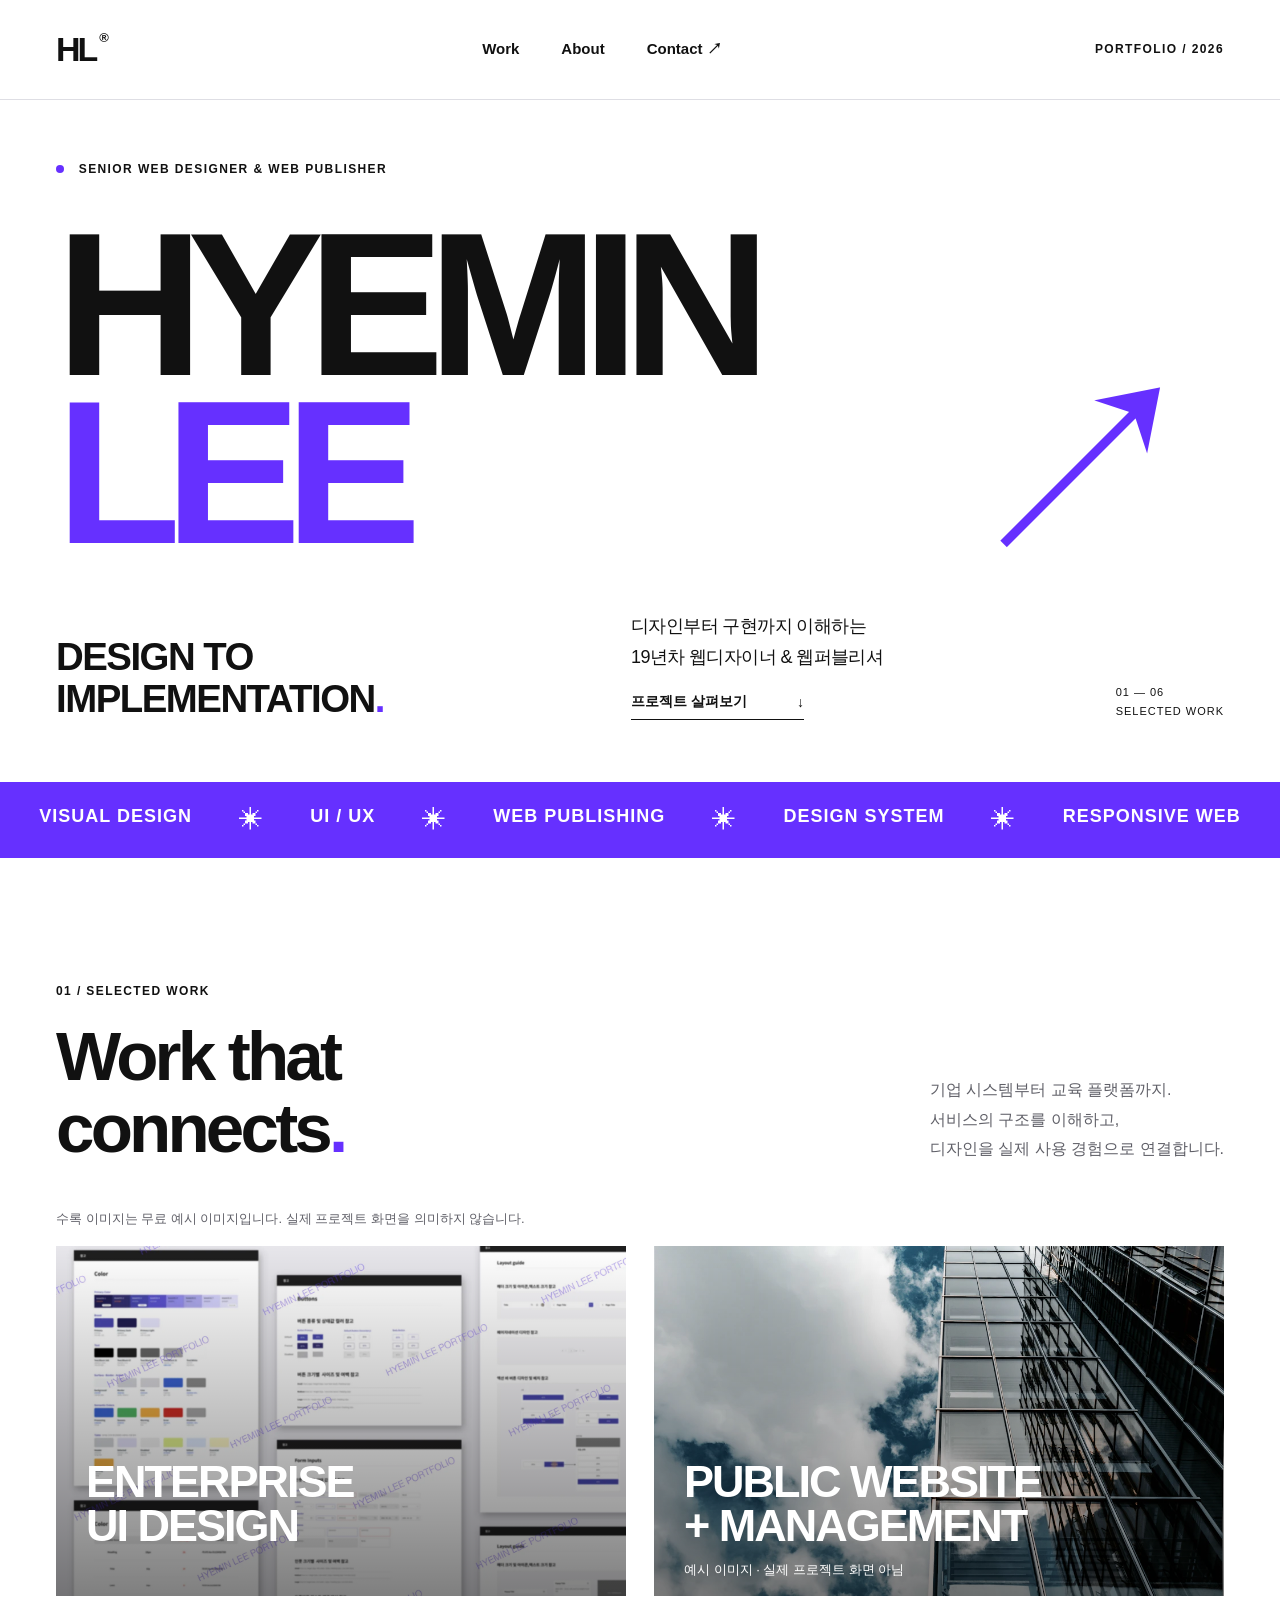
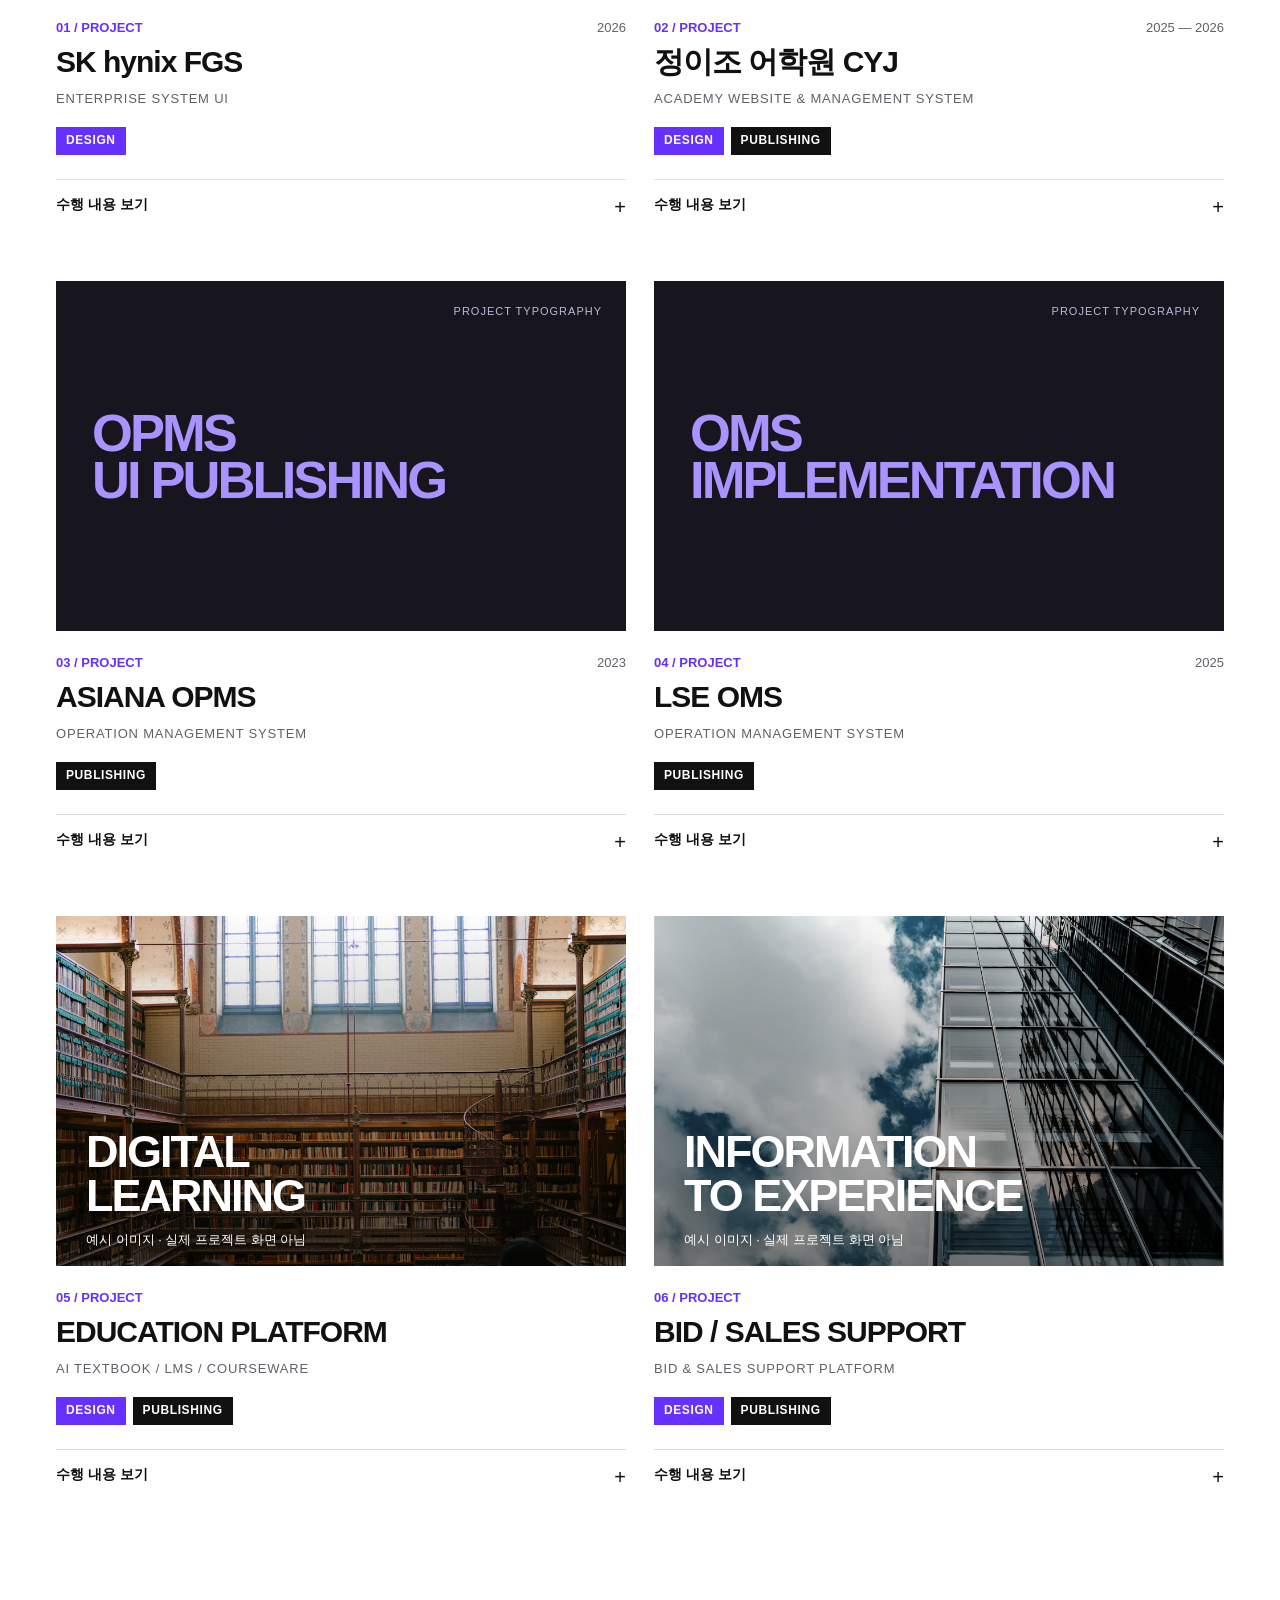
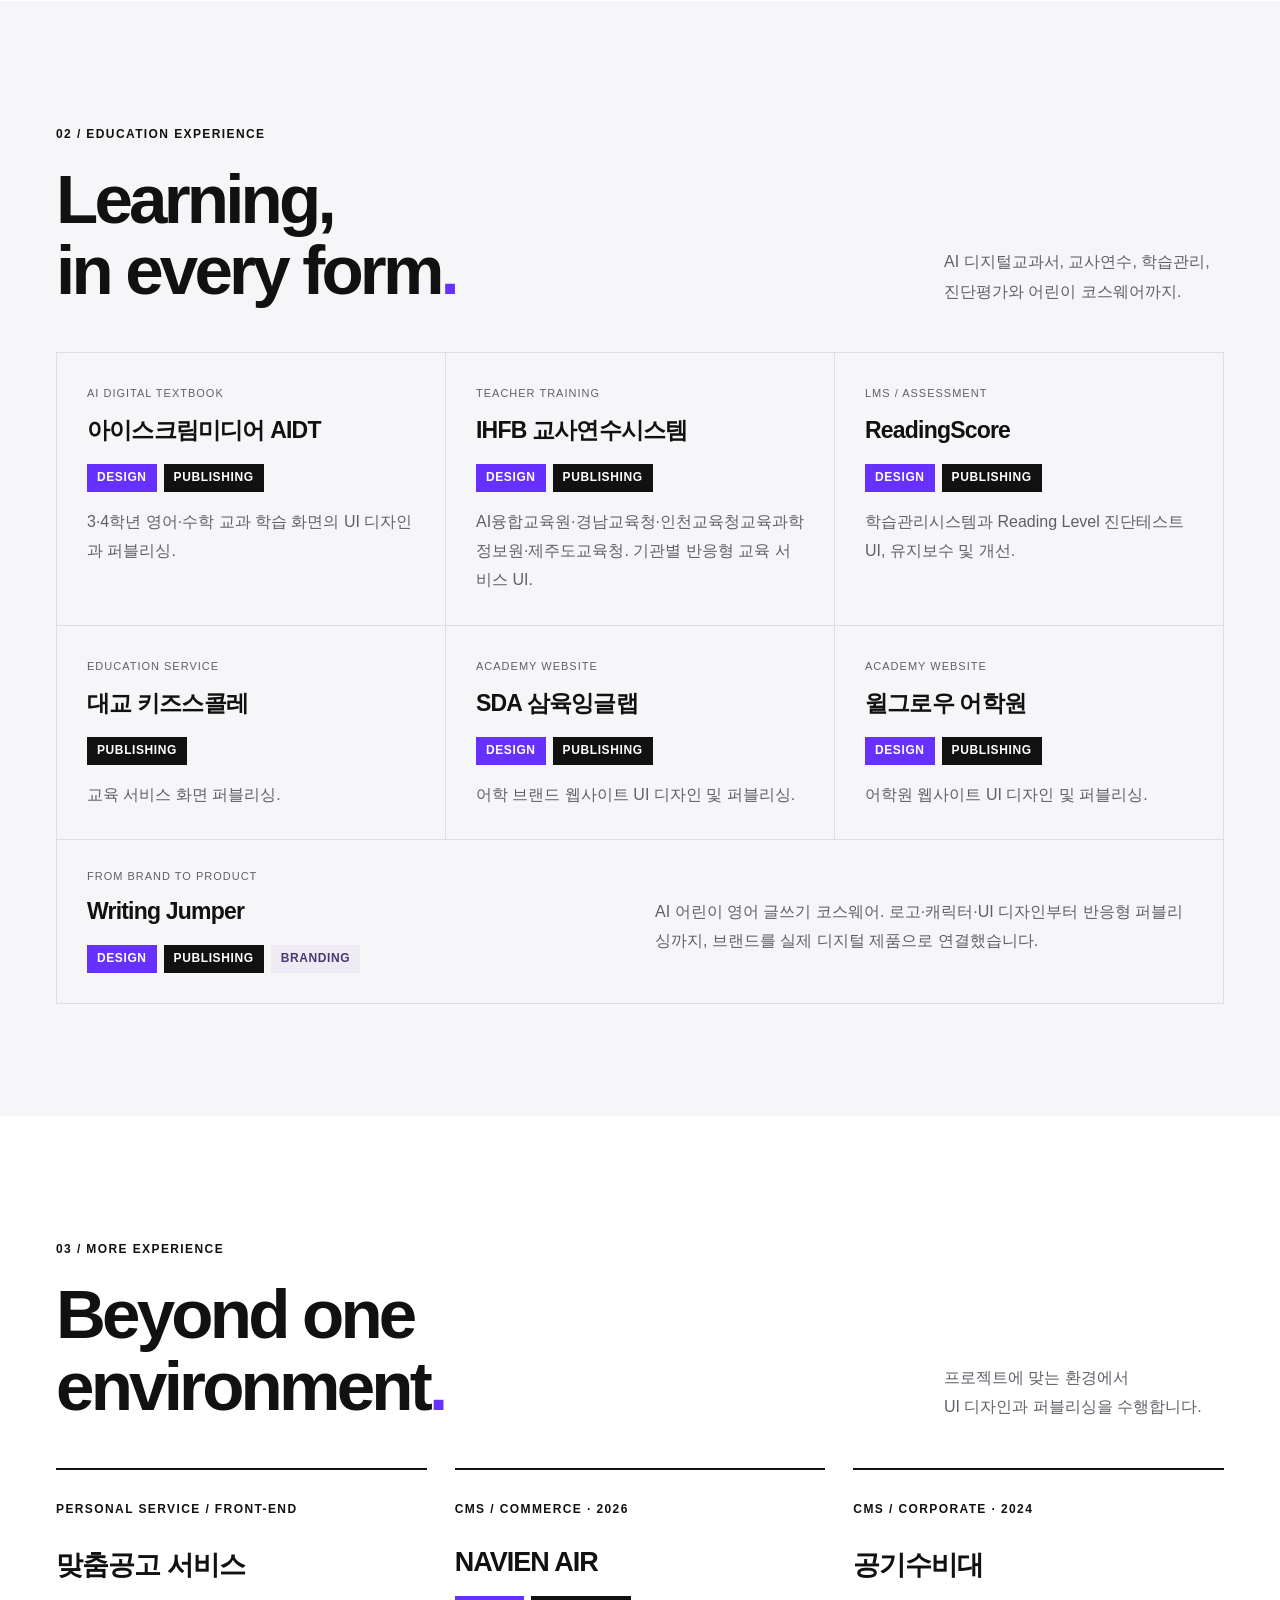
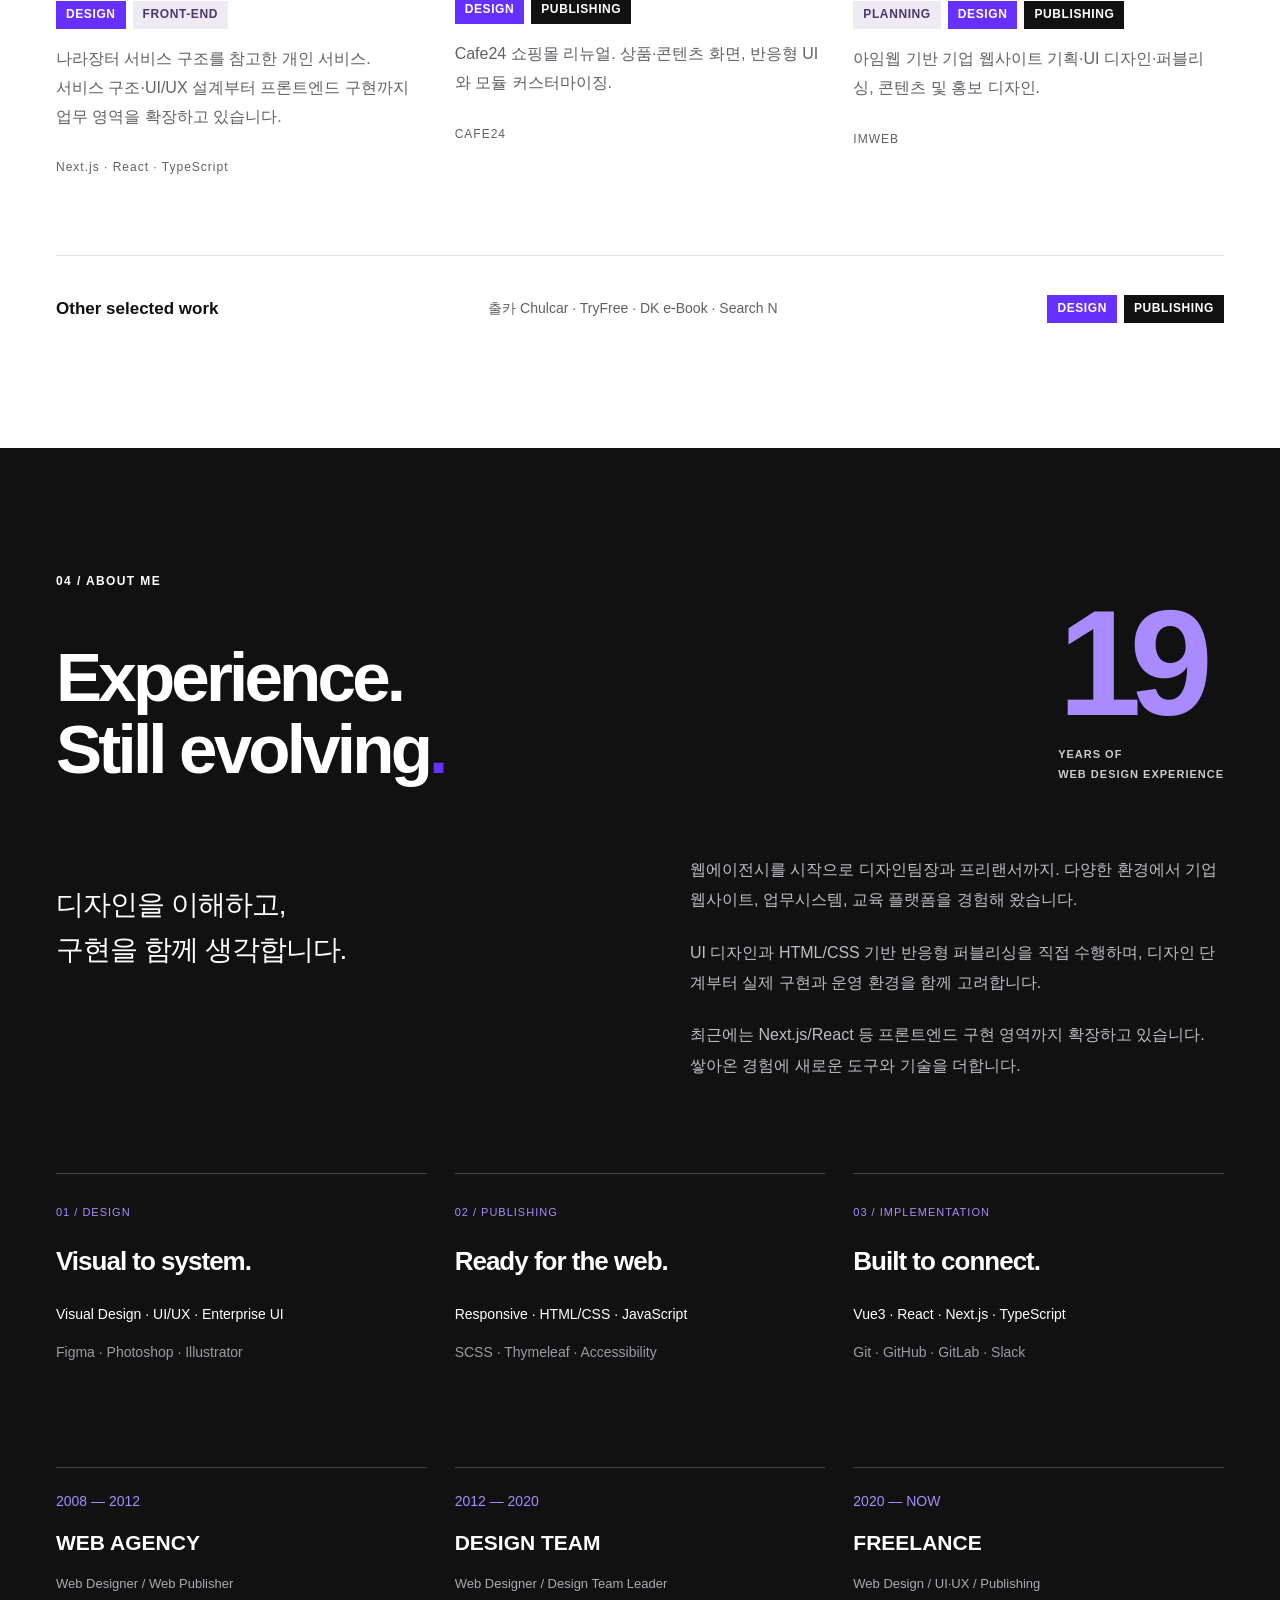
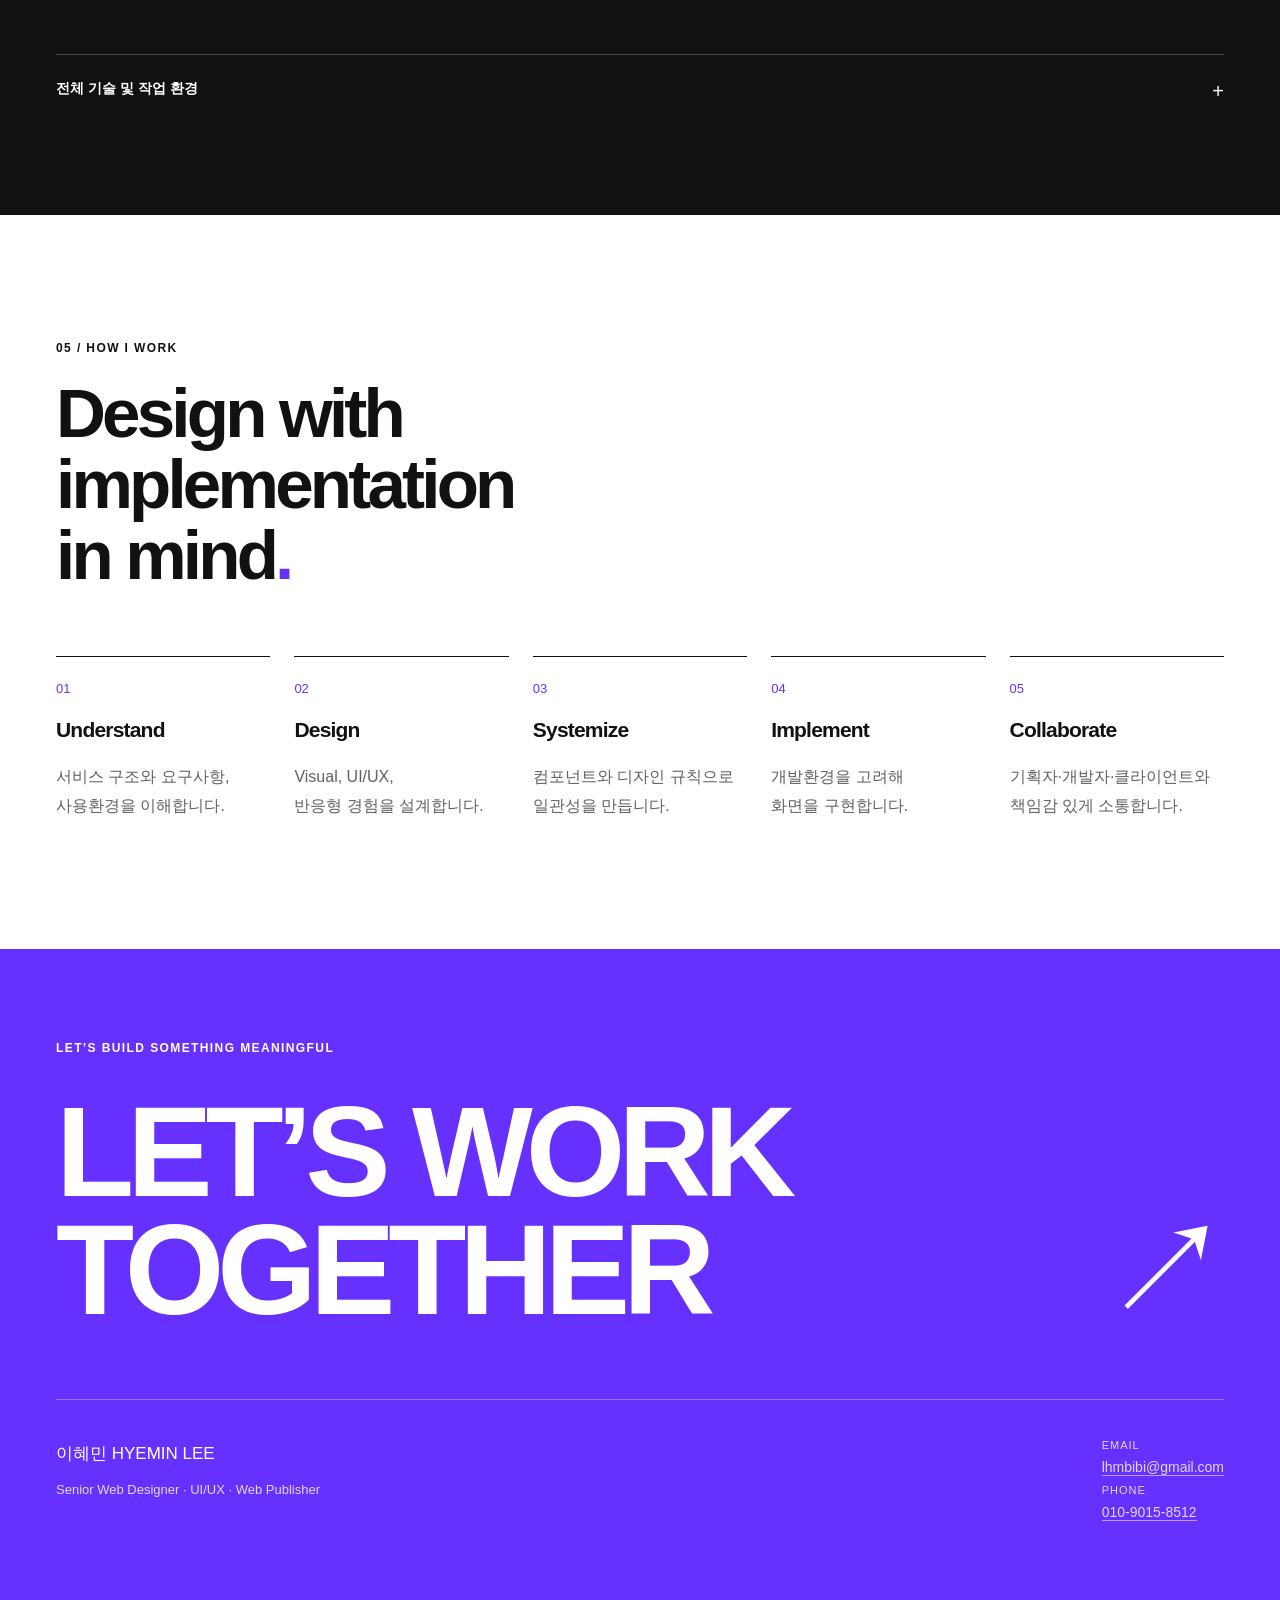
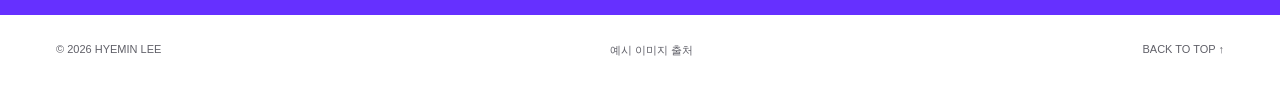
==== commit 1c25eae3: "Add email to contact and SK hynix FGS project image Co-Authored-By: Claude Sonnet 5.5 <noreply@anthr" ====
--- a/index.html
+++ b/index.html
@@ -1 +1 @@
-<!doctype html><html lang="ko"><head><meta charset="utf-8"><meta name="viewport" content="width=device-width,initial-scale=1"><meta name="description" content="디자인부터 구현까지 이해하는 19년차 웹디자이너 이혜민. Enterprise UI, 교육 플랫폼, 반응형 웹 디자인과 퍼블리싱 포트폴리오."><meta name="theme-color" content="#6630ff"><title>HYEMIN LEE — Design to Implementation</title><link rel="stylesheet" href="styles.css"></head><body><a class="skip" href="#work">본문으로 이동</a><header class="nav"><a class="logo" href="#">HL<span>®</span></a><nav aria-label="주요 메뉴"><a href="#work">Work</a><a href="#about">About</a><a href="#contact">Contact <span>↗</span></a></nav><span class="edition">PORTFOLIO / 2026</span></header><main><section class="hero wrap"><div class="eyebrow"><span class="dot"></span> SENIOR WEB DESIGNER & WEB PUBLISHER</div><h1>HYEMIN<br><span>LEE</span><i aria-hidden="true">↗</i></h1><div class="hero-bottom"><p class="statement">DESIGN TO<br>IMPLEMENTATION<span class="period">.</span></p><div><p class="intro">디자인부터 구현까지 이해하는<br>19년차 웹디자이너 & 웹퍼블리셔</p><a class="text-link" href="#work">프로젝트 살펴보기 <span>↓</span></a></div><span class="hero-index">01 — 06<br>SELECTED WORK</span></div></section><div class="ticker" aria-hidden="true">VISUAL DESIGN <b>✳</b> UI / UX <b>✳</b> WEB PUBLISHING <b>✳</b> DESIGN SYSTEM <b>✳</b> RESPONSIVE WEB</div><section id="work" class="wrap section"><div class="section-heading"><div><p class="eyebrow">01 / SELECTED WORK</p><h2>Work that<br>connects<span class="purple">.</span></h2></div><p>기업 시스템부터 교육 플랫폼까지.<br>서비스의 구조를 이해하고,<br>디자인을 실제 사용 경험으로 연결합니다.</p></div><p class="image-note">수록 이미지는 무료 예시 이미지입니다. 실제 프로젝트 화면을 의미하지 않습니다.</p><div id="projects" class="project-grid"><article class="project"><div class="visual "><img src="assets/purple.webp" alt="보라색 추상 곡선 — 예시 이미지" width="1000" height="650" loading="lazy" decoding="async"><span class="visual-type">ENTERPRISE<br>UI DESIGN</span><span class="image-caption">예시 이미지 · 실제 프로젝트 화면 아님</span></div><div class="project-meta"><div class="project-number">01 / PROJECT <span>2026</span></div><h3>SK hynix FGS</h3><p class="category">ENTERPRISE SYSTEM UI</p><div class="tags"><span class="tag design">DESIGN</span></div><details><summary>수행 내용 보기 <span aria-hidden="true">+</span></summary><p>HDS 기준 UI 가이드와 공통 컴포넌트를 설계했습니다. 메뉴·버튼·Input·Modal부터 Layout·Spacing·Radius까지, 일관된 기업 시스템 UI를 위한 디자인 기준을 정리했습니다.</p><p class="tech">Figma · UI Design · Design Guideline</p></details></div></article><article class="project"><div class="visual "><img src="assets/office.webp" alt="유리 오피스 건물 — 예시 이미지" width="1000" height="650" loading="lazy" decoding="async"><span class="visual-type">PUBLIC WEBSITE<br>+ MANAGEMENT</span><span class="image-caption">예시 이미지 · 실제 프로젝트 화면 아님</span></div><div class="project-meta"><div class="project-number">02 / PROJECT <span>2025 — 2026</span></div><h3>정이조 어학원 CYJ</h3><p class="category">ACADEMY WEBSITE & MANAGEMENT SYSTEM</p><div class="tags"><span class="tag design">DESIGN</span><span class="tag publishing">PUBLISHING</span></div><details><summary>수행 내용 보기 <span aria-hidden="true">+</span></summary><p>사용자 웹사이트와 학원관리시스템의 디자인·퍼블리싱을 각각 100% 수행했습니다. 모바일 오피스 UI, 신규 화면, 기존 UI 개선과 유지보수까지 서비스 전반을 연결했습니다.</p><p class="tech">Spring Boot 3 / Thymeleaf 환경의 UI 퍼블리싱</p></details></div></article><article class="project"><div class="visual outline"><span class="abstract-label">PROJECT TYPOGRAPHY</span><span class="abstract-text">OPMS<br>UI PUBLISHING</span></div><div class="project-meta"><div class="project-number">03 / PROJECT <span>2023</span></div><h3>ASIANA OPMS</h3><p class="category">OPERATION MANAGEMENT SYSTEM</p><div class="tags"><span class="tag publishing">PUBLISHING</span></div><details><summary>수행 내용 보기 <span aria-hidden="true">+</span></summary><p>운영관리시스템 대상 화면 전체의 UI 퍼블리싱을 전담했습니다. Vue3 / Vite 환경에서 화면과 컴포넌트를 구현하고 개발팀과 협업하여 적용했습니다.</p><p class="tech">Vue3 · Vite · Web Publishing</p></details></div></article><article class="project"><div class="visual outline"><span class="abstract-label">PROJECT TYPOGRAPHY</span><span class="abstract-text">OMS<br>IMPLEMENTATION</span></div><div class="project-meta"><div class="project-number">04 / PROJECT <span>2025</span></div><h3>LSE OMS</h3><p class="category">OPERATION MANAGEMENT SYSTEM</p><div class="tags"><span class="tag publishing">PUBLISHING</span></div><details><summary>수행 내용 보기 <span aria-hidden="true">+</span></summary><p>운영관리시스템 대상 화면 전체의 마크업·퍼블리싱을 전담했습니다. 기업 운영 환경에 맞춰 UI를 구현하고 개발팀과 화면 적용 및 UI 대응을 진행했습니다.</p><p class="tech">Web Publishing · Developer Collaboration</p></details></div></article><article class="project"><div class="visual "><img src="assets/library.webp" alt="도서관 내부 — 예시 이미지" width="1000" height="650" loading="lazy" decoding="async"><span class="visual-type">DIGITAL<br>LEARNING</span><span class="image-caption">예시 이미지 · 실제 프로젝트 화면 아님</span></div><div class="project-meta"><div class="project-number">05 / PROJECT <span></span></div><h3>EDUCATION PLATFORM</h3><p class="category">AI TEXTBOOK / LMS / COURSEWARE</p><div class="tags"><span class="tag design">DESIGN</span><span class="tag publishing">PUBLISHING</span></div><details><summary>수행 내용 보기 <span aria-hidden="true">+</span></summary><p>AI 디지털교과서, 교사연수, 학습관리, 진단평가, 코스웨어 등 다양한 교육 서비스 경험입니다. 개별 프로젝트의 수행 역할은 아래 Education Experience에서 확인할 수 있습니다.</p><p class="tech">AI Digital Textbook · Teacher Training · LMS</p></details></div></article><article class="project"><div class="visual "><img src="assets/office.webp" alt="유리 오피스 건물 — 예시 이미지" width="1000" height="650" loading="lazy" decoding="async"><span class="visual-type">INFORMATION<br>TO EXPERIENCE</span><span class="image-caption">예시 이미지 · 실제 프로젝트 화면 아님</span></div><div class="project-meta"><div class="project-number">06 / PROJECT <span></span></div><h3>BID / SALES SUPPORT</h3><p class="category">BID & SALES SUPPORT PLATFORM</p><div class="tags"><span class="tag design">DESIGN</span><span class="tag publishing">PUBLISHING</span></div><details><summary>수행 내용 보기 <span aria-hidden="true">+</span></summary><p>eBID, SBID, 비드폼, 스타비드 영업지원시스템, BidEdge의 사용자·관리자 UI 디자인 및 퍼블리싱. 공공입찰과 전자조달 서비스 구조를 이해하며 작업했습니다.</p><p class="tech">Spring Boot / Thymeleaf 환경의 UI 구현</p></details></div></article></div></section><section class="education section"><div class="wrap"><div class="section-heading"><div><p class="eyebrow">02 / EDUCATION EXPERIENCE</p><h2>Learning,<br>in every form<span class="purple">.</span></h2></div><p>AI 디지털교과서, 교사연수, 학습관리,<br>진단평가와 어린이 코스웨어까지.</p></div><div id="education" class="education-grid"><article class="education-card"><span>AI DIGITAL TEXTBOOK</span><h3>아이스크림미디어 AIDT</h3><div class="tags"><span class="tag design">DESIGN</span><span class="tag publishing">PUBLISHING</span></div><p>3·4학년 영어·수학 교과 학습 화면의 UI 디자인과 퍼블리싱.</p></article><article class="education-card"><span>TEACHER TRAINING</span><h3>IHFB 교사연수시스템</h3><div class="tags"><span class="tag design">DESIGN</span><span class="tag publishing">PUBLISHING</span></div><p>AI융합교육원·경남교육청·인천교육청교육과학정보원·제주도교육청. 기관별 반응형 교육 서비스 UI.</p></article><article class="education-card"><span>LMS / ASSESSMENT</span><h3>ReadingScore</h3><div class="tags"><span class="tag design">DESIGN</span><span class="tag publishing">PUBLISHING</span></div><p>학습관리시스템과 Reading Level 진단테스트 UI, 유지보수 및 개선.</p></article><article class="education-card"><span>EDUCATION SERVICE</span><h3>대교 키즈스콜레</h3><div class="tags"><span class="tag publishing">PUBLISHING</span></div><p>교육 서비스 화면 퍼블리싱.</p></article><article class="education-card"><span>ACADEMY WEBSITE</span><h3>SDA 삼육잉글랩</h3><div class="tags"><span class="tag design">DESIGN</span><span class="tag publishing">PUBLISHING</span></div><p>어학 브랜드 웹사이트 UI 디자인 및 퍼블리싱.</p></article><article class="education-card"><span>ACADEMY WEBSITE</span><h3>윌그로우 어학원</h3><div class="tags"><span class="tag design">DESIGN</span><span class="tag publishing">PUBLISHING</span></div><p>어학원 웹사이트 UI 디자인 및 퍼블리싱.</p></article><article class="education-card"><span>FROM BRAND TO PRODUCT</span><h3>Writing Jumper</h3><div class="tags"><span class="tag design">DESIGN</span><span class="tag publishing">PUBLISHING</span><span class="tag secondary">BRANDING</span></div><p>AI 어린이 영어 글쓰기 코스웨어. 로고·캐릭터·UI 디자인부터 반응형 퍼블리싱까지, 브랜드를 실제 디지털 제품으로 연결했습니다.</p></article></div></div></section><section class="wrap section"><div class="section-heading"><div><p class="eyebrow">03 / MORE EXPERIENCE</p><h2>Beyond one<br>environment<span class="purple">.</span></h2></div><p>프로젝트에 맞는 환경에서<br>UI 디자인과 퍼블리싱을 수행합니다.</p></div><div class="more-grid"><article class="feature-card"><p class="eyebrow">PERSONAL SERVICE / FRONT-END</p><h3>맞춤공고 서비스</h3><div class="tags"><span class="tag design">DESIGN</span><span class="tag secondary">FRONT-END</span></div><p>나라장터 서비스 구조를 참고한 개인 서비스.<br>서비스 구조·UI/UX 설계부터 프론트엔드 구현까지 업무 영역을 확장하고 있습니다.</p><p class="tech">Next.js · React · TypeScript</p></article><article class="feature-card"><p class="eyebrow">CMS / COMMERCE · 2026</p><h3>NAVIEN AIR</h3><div class="tags"><span class="tag design">DESIGN</span><span class="tag publishing">PUBLISHING</span></div><p>Cafe24 쇼핑몰 리뉴얼. 상품·콘텐츠 화면, 반응형 UI와 모듈 커스터마이징.</p><p class="tech">CAFE24</p></article><article class="feature-card"><p class="eyebrow">CMS / CORPORATE · 2024</p><h3>공기수비대</h3><div class="tags"><span class="tag secondary">PLANNING</span><span class="tag design">DESIGN</span><span class="tag publishing">PUBLISHING</span></div><p>아임웹 기반 기업 웹사이트 기획·UI 디자인·퍼블리싱, 콘텐츠 및 홍보 디자인.</p><p class="tech">IMWEB</p></article></div><div class="other"><h3>Other selected work</h3><p>출카 Chulcar · TryFree · DK e-Book · Search N</p><div class="tags"><span class="tag design">DESIGN</span><span class="tag publishing">PUBLISHING</span></div></div></section><section id="about" class="about section"><div class="wrap"><p class="eyebrow">04 / ABOUT ME</p><div class="about-top"><h2>Experience.<br>Still evolving<span class="purple">.</span></h2><div class="years">19<span>YEARS OF<br>WEB DESIGN EXPERIENCE</span></div></div><div class="about-copy"><h3>디자인을 이해하고,<br>구현을 함께 생각합니다.</h3><div><p>웹에이전시를 시작으로 디자인팀장과 프리랜서까지. 다양한 환경에서 기업 웹사이트, 업무시스템, 교육 플랫폼을 경험해 왔습니다.</p><p>UI 디자인과 HTML/CSS 기반 반응형 퍼블리싱을 직접 수행하며, 디자인 단계부터 실제 구현과 운영 환경을 함께 고려합니다.</p><p>최근에는 Next.js/React 등 프론트엔드 구현 영역까지 확장하고 있습니다. 쌓아온 경험에 새로운 도구와 기술을 더합니다.</p></div></div><div class="capabilities"><article><span>01 / DESIGN</span><h3>Visual to system.</h3><p>Visual Design · UI/UX · Enterprise UI</p><p class="muted">Figma · Photoshop · Illustrator</p></article><article><span>02 / PUBLISHING</span><h3>Ready for the web.</h3><p>Responsive · HTML/CSS · JavaScript</p><p class="muted">SCSS · Thymeleaf · Accessibility</p></article><article><span>03 / IMPLEMENTATION</span><h3>Built to connect.</h3><p>Vue3 · React · Next.js · TypeScript</p><p class="muted">Git · GitHub · GitLab · Slack</p></article></div><div class="timeline"><article><span>2008 — 2012</span><h3>WEB AGENCY</h3><p>Web Designer / Web Publisher</p></article><article><span>2012 — 2020</span><h3>DESIGN TEAM</h3><p>Web Designer / Design Team Leader</p></article><article><span>2020 — NOW</span><h3>FREELANCE</h3><p>Web Design / UI·UX / Publishing</p></article></div><details class="stack"><summary>전체 기술 및 작업 환경 <span>+</span></summary><p>HTML5 · CSS3 · SCSS · JavaScript · Vue3 · React · Next.js · TypeScript · Thymeleaf · Tailwind CSS · Bootstrap · Element Plus</p><p>Vue3 / Vite · Spring Boot / Thymeleaf 환경의 UI 퍼블리싱 및 개발 협업</p><p>Cafe24 · 아임웹 · 그누보드 · 메이크샵 · Responsive Web · Web Accessibility · Cross Browsing</p></details></div></section><section class="wrap section process"><p class="eyebrow">05 / HOW I WORK</p><h2>Design with<br>implementation<br>in mind<span class="purple">.</span></h2><div class="process-grid"><article><span>01</span><h3>Understand</h3><p>서비스 구조와 요구사항,<br>사용환경을 이해합니다.</p></article><article><span>02</span><h3>Design</h3><p>Visual, UI/UX,<br>반응형 경험을 설계합니다.</p></article><article><span>03</span><h3>Systemize</h3><p>컴포넌트와 디자인 규칙으로<br>일관성을 만듭니다.</p></article><article><span>04</span><h3>Implement</h3><p>개발환경을 고려해<br>화면을 구현합니다.</p></article><article><span>05</span><h3>Collaborate</h3><p>기획자·개발자·클라이언트와<br>책임감 있게 소통합니다.</p></article></div></section><section id="contact" class="contact"><div class="wrap"><p class="eyebrow">LET’S BUILD SOMETHING MEANINGFUL</p><h2>LET’S WORK<br>TOGETHER<span>↗</span></h2><div class="contact-bottom"><div><h3>이혜민 HYEMIN LEE</h3><p>Senior Web Designer · UI/UX · Web Publisher</p></div><p class="contact-placeholder">PHONE<br><span><a href="tel:01090158512">010-9015-8512</a></span></p></div></div></section></main><footer class="wrap"><span>© 2026 HYEMIN LEE</span><a href="credits.html">예시 이미지 출처</a><a href="#">BACK TO TOP ↑</a></footer></body></html>
+<!doctype html><html lang="ko"><head><meta charset="utf-8"><meta name="viewport" content="width=device-width,initial-scale=1"><meta name="description" content="디자인부터 구현까지 이해하는 19년차 웹디자이너 이혜민. Enterprise UI, 교육 플랫폼, 반응형 웹 디자인과 퍼블리싱 포트폴리오."><meta name="theme-color" content="#6630ff"><title>HYEMIN LEE — Design to Implementation</title><link rel="stylesheet" href="styles.css"></head><body><a class="skip" href="#work">본문으로 이동</a><header class="nav"><a class="logo" href="#">HL<span>®</span></a><nav aria-label="주요 메뉴"><a href="#work">Work</a><a href="#about">About</a><a href="#contact">Contact <span>↗</span></a></nav><span class="edition">PORTFOLIO / 2026</span></header><main><section class="hero wrap"><div class="eyebrow"><span class="dot"></span> SENIOR WEB DESIGNER & WEB PUBLISHER</div><h1>HYEMIN<br><span>LEE</span><i aria-hidden="true">↗</i></h1><div class="hero-bottom"><p class="statement">DESIGN TO<br>IMPLEMENTATION<span class="period">.</span></p><div><p class="intro">디자인부터 구현까지 이해하는<br>19년차 웹디자이너 & 웹퍼블리셔</p><a class="text-link" href="#work">프로젝트 살펴보기 <span>↓</span></a></div><span class="hero-index">01 — 06<br>SELECTED WORK</span></div></section><div class="ticker" aria-hidden="true">VISUAL DESIGN <b>✳</b> UI / UX <b>✳</b> WEB PUBLISHING <b>✳</b> DESIGN SYSTEM <b>✳</b> RESPONSIVE WEB</div><section id="work" class="wrap section"><div class="section-heading"><div><p class="eyebrow">01 / SELECTED WORK</p><h2>Work that<br>connects<span class="purple">.</span></h2></div><p>기업 시스템부터 교육 플랫폼까지.<br>서비스의 구조를 이해하고,<br>디자인을 실제 사용 경험으로 연결합니다.</p></div><p class="image-note">수록 이미지는 무료 예시 이미지입니다. 실제 프로젝트 화면을 의미하지 않습니다.</p><div id="projects" class="project-grid"><article class="project"><div class="visual "><img src="assets/sk-hynix-fgs.webp" alt="SK hynix Mobile FGS 디자인 시스템 가이드 보드" width="1600" height="1040" loading="lazy" decoding="async"><span class="visual-type">ENTERPRISE<br>UI DESIGN</span></div><div class="project-meta"><div class="project-number">01 / PROJECT <span>2026</span></div><h3>SK hynix FGS</h3><p class="category">ENTERPRISE SYSTEM UI</p><div class="tags"><span class="tag design">DESIGN</span></div><details><summary>수행 내용 보기 <span aria-hidden="true">+</span></summary><p>HDS 기준 UI 가이드와 공통 컴포넌트를 설계했습니다. 메뉴·버튼·Input·Modal부터 Layout·Spacing·Radius까지, 일관된 기업 시스템 UI를 위한 디자인 기준을 정리했습니다.</p><p class="tech">Figma · UI Design · Design Guideline</p></details></div></article><article class="project"><div class="visual "><img src="assets/office.webp" alt="유리 오피스 건물 — 예시 이미지" width="1000" height="650" loading="lazy" decoding="async"><span class="visual-type">PUBLIC WEBSITE<br>+ MANAGEMENT</span><span class="image-caption">예시 이미지 · 실제 프로젝트 화면 아님</span></div><div class="project-meta"><div class="project-number">02 / PROJECT <span>2025 — 2026</span></div><h3>정이조 어학원 CYJ</h3><p class="category">ACADEMY WEBSITE & MANAGEMENT SYSTEM</p><div class="tags"><span class="tag design">DESIGN</span><span class="tag publishing">PUBLISHING</span></div><details><summary>수행 내용 보기 <span aria-hidden="true">+</span></summary><p>사용자 웹사이트와 학원관리시스템의 디자인·퍼블리싱을 각각 100% 수행했습니다. 모바일 오피스 UI, 신규 화면, 기존 UI 개선과 유지보수까지 서비스 전반을 연결했습니다.</p><p class="tech">Spring Boot 3 / Thymeleaf 환경의 UI 퍼블리싱</p></details></div></article><article class="project"><div class="visual outline"><span class="abstract-label">PROJECT TYPOGRAPHY</span><span class="abstract-text">OPMS<br>UI PUBLISHING</span></div><div class="project-meta"><div class="project-number">03 / PROJECT <span>2023</span></div><h3>ASIANA OPMS</h3><p class="category">OPERATION MANAGEMENT SYSTEM</p><div class="tags"><span class="tag publishing">PUBLISHING</span></div><details><summary>수행 내용 보기 <span aria-hidden="true">+</span></summary><p>운영관리시스템 대상 화면 전체의 UI 퍼블리싱을 전담했습니다. Vue3 / Vite 환경에서 화면과 컴포넌트를 구현하고 개발팀과 협업하여 적용했습니다.</p><p class="tech">Vue3 · Vite · Web Publishing</p></details></div></article><article class="project"><div class="visual outline"><span class="abstract-label">PROJECT TYPOGRAPHY</span><span class="abstract-text">OMS<br>IMPLEMENTATION</span></div><div class="project-meta"><div class="project-number">04 / PROJECT <span>2025</span></div><h3>LSE OMS</h3><p class="category">OPERATION MANAGEMENT SYSTEM</p><div class="tags"><span class="tag publishing">PUBLISHING</span></div><details><summary>수행 내용 보기 <span aria-hidden="true">+</span></summary><p>운영관리시스템 대상 화면 전체의 마크업·퍼블리싱을 전담했습니다. 기업 운영 환경에 맞춰 UI를 구현하고 개발팀과 화면 적용 및 UI 대응을 진행했습니다.</p><p class="tech">Web Publishing · Developer Collaboration</p></details></div></article><article class="project"><div class="visual "><img src="assets/library.webp" alt="도서관 내부 — 예시 이미지" width="1000" height="650" loading="lazy" decoding="async"><span class="visual-type">DIGITAL<br>LEARNING</span><span class="image-caption">예시 이미지 · 실제 프로젝트 화면 아님</span></div><div class="project-meta"><div class="project-number">05 / PROJECT <span></span></div><h3>EDUCATION PLATFORM</h3><p class="category">AI TEXTBOOK / LMS / COURSEWARE</p><div class="tags"><span class="tag design">DESIGN</span><span class="tag publishing">PUBLISHING</span></div><details><summary>수행 내용 보기 <span aria-hidden="true">+</span></summary><p>AI 디지털교과서, 교사연수, 학습관리, 진단평가, 코스웨어 등 다양한 교육 서비스 경험입니다. 개별 프로젝트의 수행 역할은 아래 Education Experience에서 확인할 수 있습니다.</p><p class="tech">AI Digital Textbook · Teacher Training · LMS</p></details></div></article><article class="project"><div class="visual "><img src="assets/office.webp" alt="유리 오피스 건물 — 예시 이미지" width="1000" height="650" loading="lazy" decoding="async"><span class="visual-type">INFORMATION<br>TO EXPERIENCE</span><span class="image-caption">예시 이미지 · 실제 프로젝트 화면 아님</span></div><div class="project-meta"><div class="project-number">06 / PROJECT <span></span></div><h3>BID / SALES SUPPORT</h3><p class="category">BID & SALES SUPPORT PLATFORM</p><div class="tags"><span class="tag design">DESIGN</span><span class="tag publishing">PUBLISHING</span></div><details><summary>수행 내용 보기 <span aria-hidden="true">+</span></summary><p>eBID, SBID, 비드폼, 스타비드 영업지원시스템, BidEdge의 사용자·관리자 UI 디자인 및 퍼블리싱. 공공입찰과 전자조달 서비스 구조를 이해하며 작업했습니다.</p><p class="tech">Spring Boot / Thymeleaf 환경의 UI 구현</p></details></div></article></div></section><section class="education section"><div class="wrap"><div class="section-heading"><div><p class="eyebrow">02 / EDUCATION EXPERIENCE</p><h2>Learning,<br>in every form<span class="purple">.</span></h2></div><p>AI 디지털교과서, 교사연수, 학습관리,<br>진단평가와 어린이 코스웨어까지.</p></div><div id="education" class="education-grid"><article class="education-card"><span>AI DIGITAL TEXTBOOK</span><h3>아이스크림미디어 AIDT</h3><div class="tags"><span class="tag design">DESIGN</span><span class="tag publishing">PUBLISHING</span></div><p>3·4학년 영어·수학 교과 학습 화면의 UI 디자인과 퍼블리싱.</p></article><article class="education-card"><span>TEACHER TRAINING</span><h3>IHFB 교사연수시스템</h3><div class="tags"><span class="tag design">DESIGN</span><span class="tag publishing">PUBLISHING</span></div><p>AI융합교육원·경남교육청·인천교육청교육과학정보원·제주도교육청. 기관별 반응형 교육 서비스 UI.</p></article><article class="education-card"><span>LMS / ASSESSMENT</span><h3>ReadingScore</h3><div class="tags"><span class="tag design">DESIGN</span><span class="tag publishing">PUBLISHING</span></div><p>학습관리시스템과 Reading Level 진단테스트 UI, 유지보수 및 개선.</p></article><article class="education-card"><span>EDUCATION SERVICE</span><h3>대교 키즈스콜레</h3><div class="tags"><span class="tag publishing">PUBLISHING</span></div><p>교육 서비스 화면 퍼블리싱.</p></article><article class="education-card"><span>ACADEMY WEBSITE</span><h3>SDA 삼육잉글랩</h3><div class="tags"><span class="tag design">DESIGN</span><span class="tag publishing">PUBLISHING</span></div><p>어학 브랜드 웹사이트 UI 디자인 및 퍼블리싱.</p></article><article class="education-card"><span>ACADEMY WEBSITE</span><h3>윌그로우 어학원</h3><div class="tags"><span class="tag design">DESIGN</span><span class="tag publishing">PUBLISHING</span></div><p>어학원 웹사이트 UI 디자인 및 퍼블리싱.</p></article><article class="education-card"><span>FROM BRAND TO PRODUCT</span><h3>Writing Jumper</h3><div class="tags"><span class="tag design">DESIGN</span><span class="tag publishing">PUBLISHING</span><span class="tag secondary">BRANDING</span></div><p>AI 어린이 영어 글쓰기 코스웨어. 로고·캐릭터·UI 디자인부터 반응형 퍼블리싱까지, 브랜드를 실제 디지털 제품으로 연결했습니다.</p></article></div></div></section><section class="wrap section"><div class="section-heading"><div><p class="eyebrow">03 / MORE EXPERIENCE</p><h2>Beyond one<br>environment<span class="purple">.</span></h2></div><p>프로젝트에 맞는 환경에서<br>UI 디자인과 퍼블리싱을 수행합니다.</p></div><div class="more-grid"><article class="feature-card"><p class="eyebrow">PERSONAL SERVICE / FRONT-END</p><h3>맞춤공고 서비스</h3><div class="tags"><span class="tag design">DESIGN</span><span class="tag secondary">FRONT-END</span></div><p>나라장터 서비스 구조를 참고한 개인 서비스.<br>서비스 구조·UI/UX 설계부터 프론트엔드 구현까지 업무 영역을 확장하고 있습니다.</p><p class="tech">Next.js · React · TypeScript</p></article><article class="feature-card"><p class="eyebrow">CMS / COMMERCE · 2026</p><h3>NAVIEN AIR</h3><div class="tags"><span class="tag design">DESIGN</span><span class="tag publishing">PUBLISHING</span></div><p>Cafe24 쇼핑몰 리뉴얼. 상품·콘텐츠 화면, 반응형 UI와 모듈 커스터마이징.</p><p class="tech">CAFE24</p></article><article class="feature-card"><p class="eyebrow">CMS / CORPORATE · 2024</p><h3>공기수비대</h3><div class="tags"><span class="tag secondary">PLANNING</span><span class="tag design">DESIGN</span><span class="tag publishing">PUBLISHING</span></div><p>아임웹 기반 기업 웹사이트 기획·UI 디자인·퍼블리싱, 콘텐츠 및 홍보 디자인.</p><p class="tech">IMWEB</p></article></div><div class="other"><h3>Other selected work</h3><p>출카 Chulcar · TryFree · DK e-Book · Search N</p><div class="tags"><span class="tag design">DESIGN</span><span class="tag publishing">PUBLISHING</span></div></div></section><section id="about" class="about section"><div class="wrap"><p class="eyebrow">04 / ABOUT ME</p><div class="about-top"><h2>Experience.<br>Still evolving<span class="purple">.</span></h2><div class="years">19<span>YEARS OF<br>WEB DESIGN EXPERIENCE</span></div></div><div class="about-copy"><h3>디자인을 이해하고,<br>구현을 함께 생각합니다.</h3><div><p>웹에이전시를 시작으로 디자인팀장과 프리랜서까지. 다양한 환경에서 기업 웹사이트, 업무시스템, 교육 플랫폼을 경험해 왔습니다.</p><p>UI 디자인과 HTML/CSS 기반 반응형 퍼블리싱을 직접 수행하며, 디자인 단계부터 실제 구현과 운영 환경을 함께 고려합니다.</p><p>최근에는 Next.js/React 등 프론트엔드 구현 영역까지 확장하고 있습니다. 쌓아온 경험에 새로운 도구와 기술을 더합니다.</p></div></div><div class="capabilities"><article><span>01 / DESIGN</span><h3>Visual to system.</h3><p>Visual Design · UI/UX · Enterprise UI</p><p class="muted">Figma · Photoshop · Illustrator</p></article><article><span>02 / PUBLISHING</span><h3>Ready for the web.</h3><p>Responsive · HTML/CSS · JavaScript</p><p class="muted">SCSS · Thymeleaf · Accessibility</p></article><article><span>03 / IMPLEMENTATION</span><h3>Built to connect.</h3><p>Vue3 · React · Next.js · TypeScript</p><p class="muted">Git · GitHub · GitLab · Slack</p></article></div><div class="timeline"><article><span>2008 — 2012</span><h3>WEB AGENCY</h3><p>Web Designer / Web Publisher</p></article><article><span>2012 — 2020</span><h3>DESIGN TEAM</h3><p>Web Designer / Design Team Leader</p></article><article><span>2020 — NOW</span><h3>FREELANCE</h3><p>Web Design / UI·UX / Publishing</p></article></div><details class="stack"><summary>전체 기술 및 작업 환경 <span>+</span></summary><p>HTML5 · CSS3 · SCSS · JavaScript · Vue3 · React · Next.js · TypeScript · Thymeleaf · Tailwind CSS · Bootstrap · Element Plus</p><p>Vue3 / Vite · Spring Boot / Thymeleaf 환경의 UI 퍼블리싱 및 개발 협업</p><p>Cafe24 · 아임웹 · 그누보드 · 메이크샵 · Responsive Web · Web Accessibility · Cross Browsing</p></details></div></section><section class="wrap section process"><p class="eyebrow">05 / HOW I WORK</p><h2>Design with<br>implementation<br>in mind<span class="purple">.</span></h2><div class="process-grid"><article><span>01</span><h3>Understand</h3><p>서비스 구조와 요구사항,<br>사용환경을 이해합니다.</p></article><article><span>02</span><h3>Design</h3><p>Visual, UI/UX,<br>반응형 경험을 설계합니다.</p></article><article><span>03</span><h3>Systemize</h3><p>컴포넌트와 디자인 규칙으로<br>일관성을 만듭니다.</p></article><article><span>04</span><h3>Implement</h3><p>개발환경을 고려해<br>화면을 구현합니다.</p></article><article><span>05</span><h3>Collaborate</h3><p>기획자·개발자·클라이언트와<br>책임감 있게 소통합니다.</p></article></div></section><section id="contact" class="contact"><div class="wrap"><p class="eyebrow">LET’S BUILD SOMETHING MEANINGFUL</p><h2>LET’S WORK<br>TOGETHER<span>↗</span></h2><div class="contact-bottom"><div><h3>이혜민 HYEMIN LEE</h3><p>Senior Web Designer · UI/UX · Web Publisher</p></div><p class="contact-placeholder">EMAIL<br><span><a href="mailto:lhmbibi@gmail.com">lhmbibi@gmail.com</a></span><br>PHONE<br><span><a href="tel:01090158512">010-9015-8512</a></span></p></div></div></section></main><footer class="wrap"><span>© 2026 HYEMIN LEE</span><a href="credits.html">예시 이미지 출처</a><a href="#">BACK TO TOP ↑</a></footer></body></html>
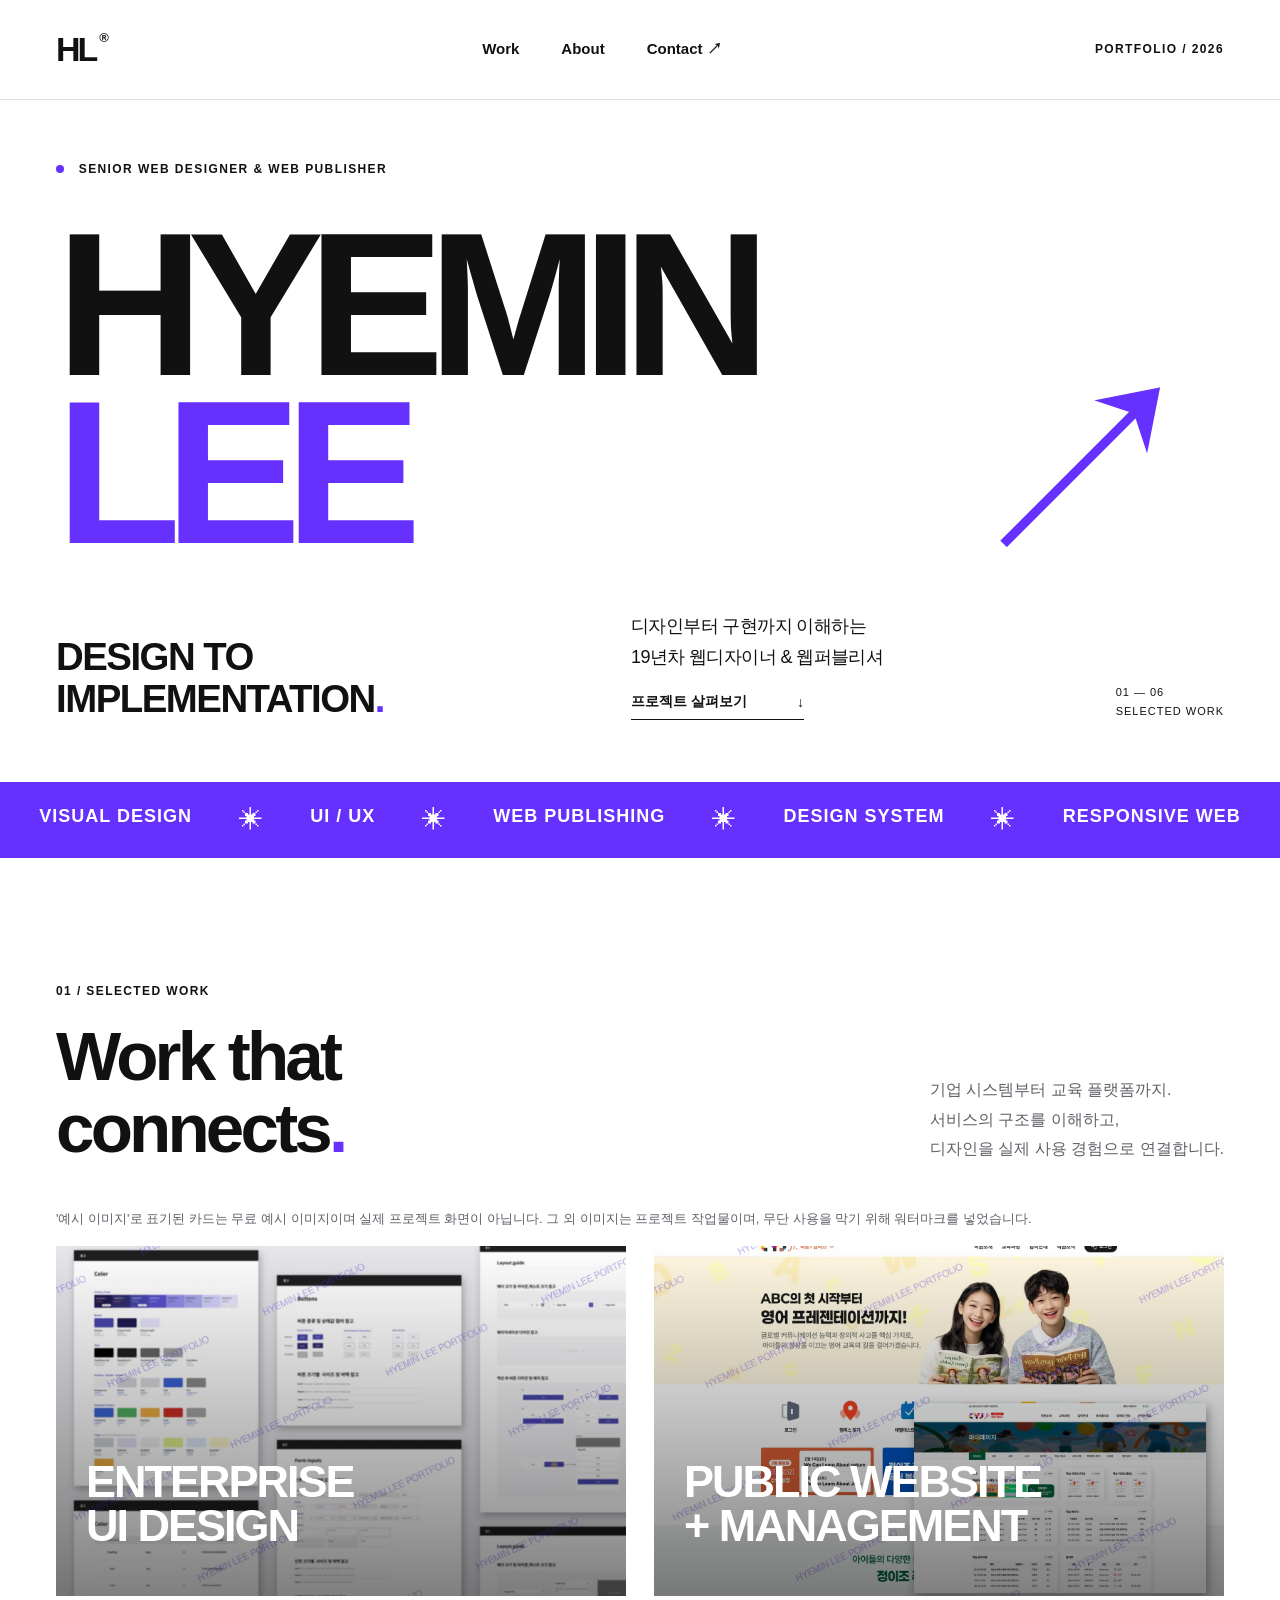
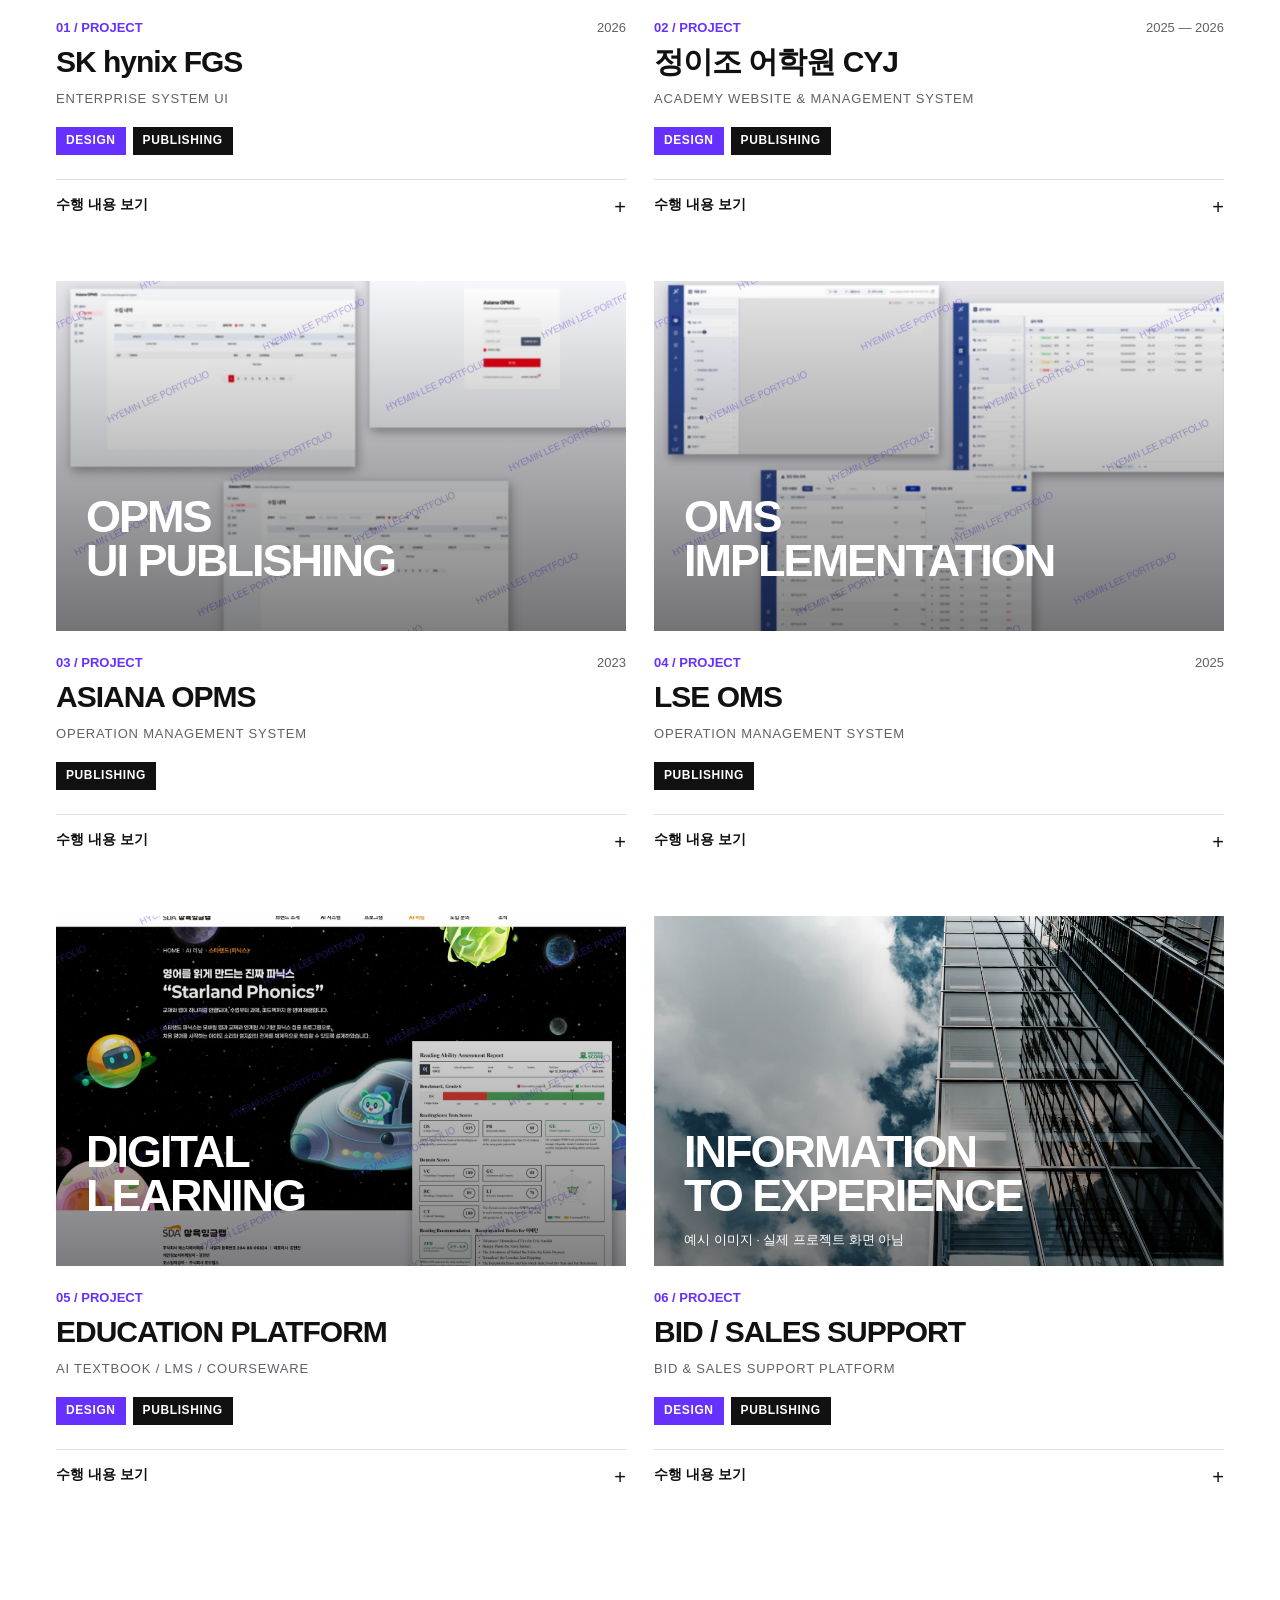
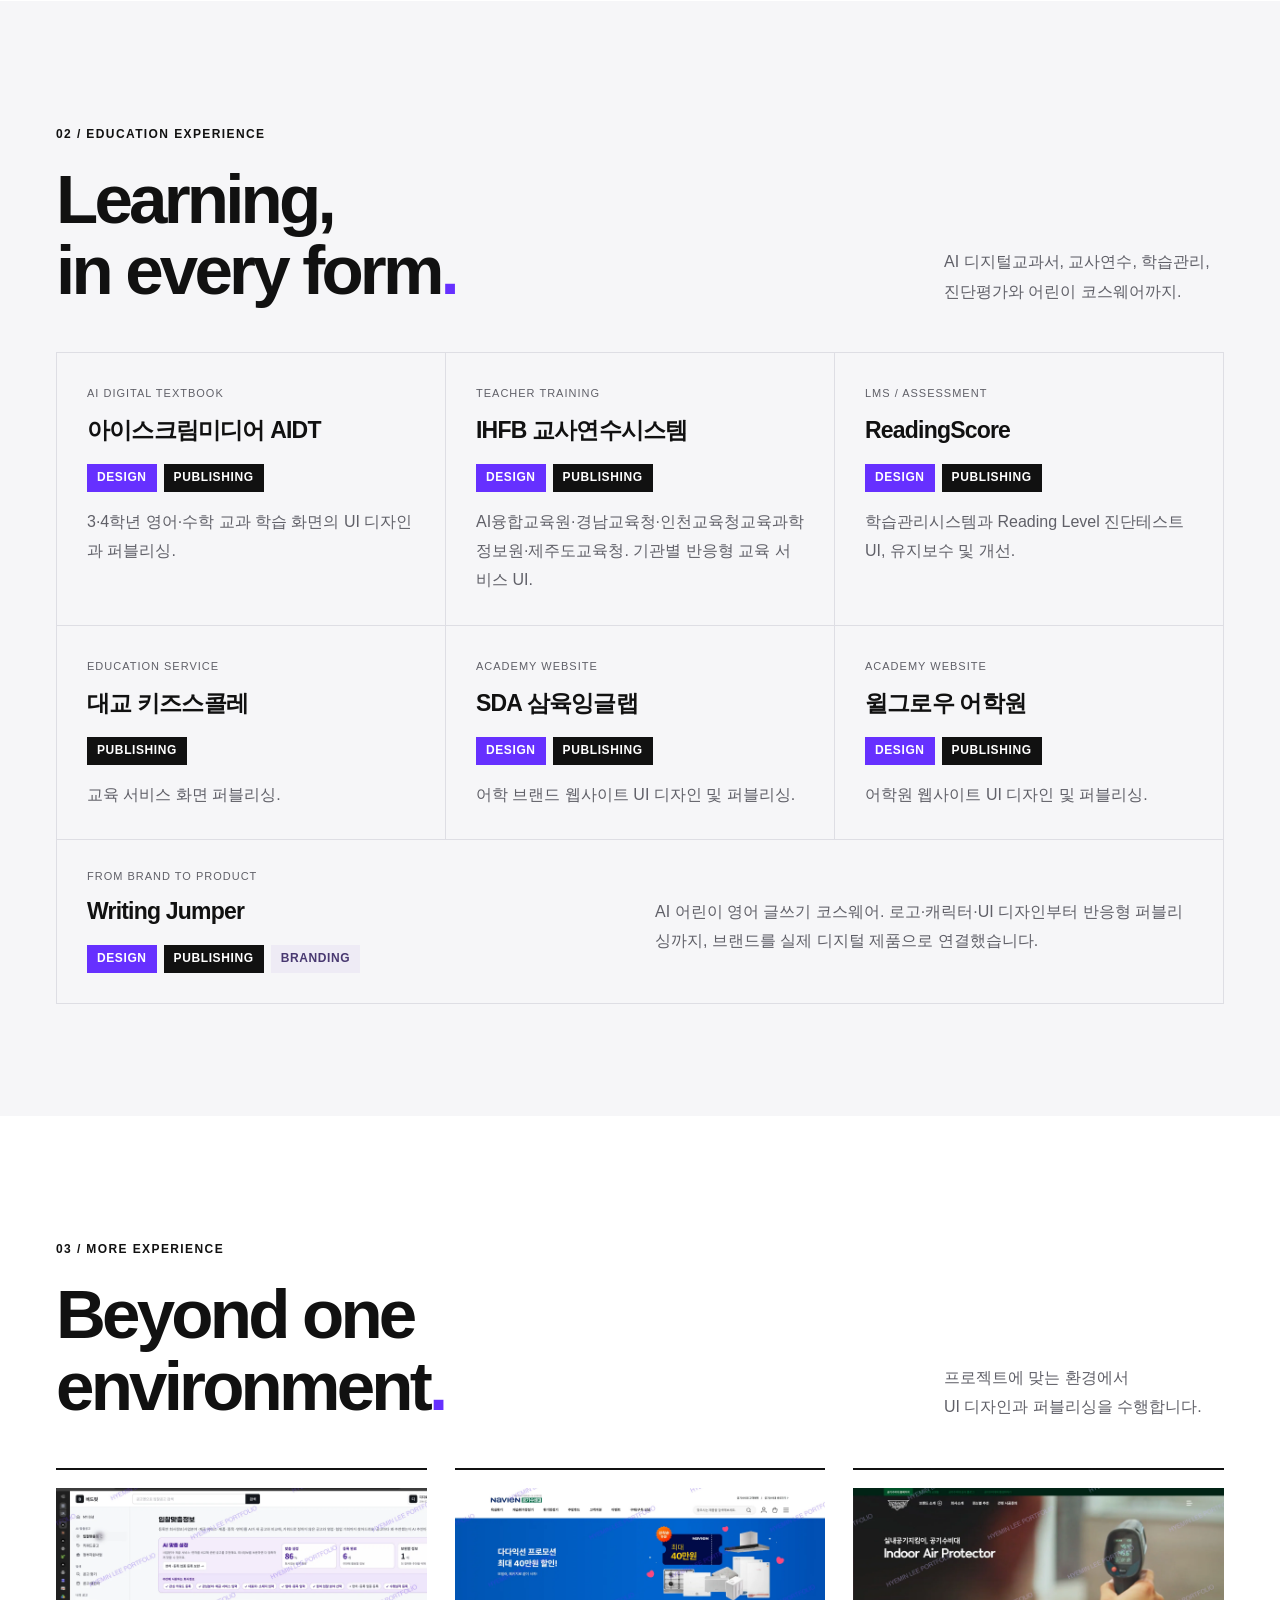
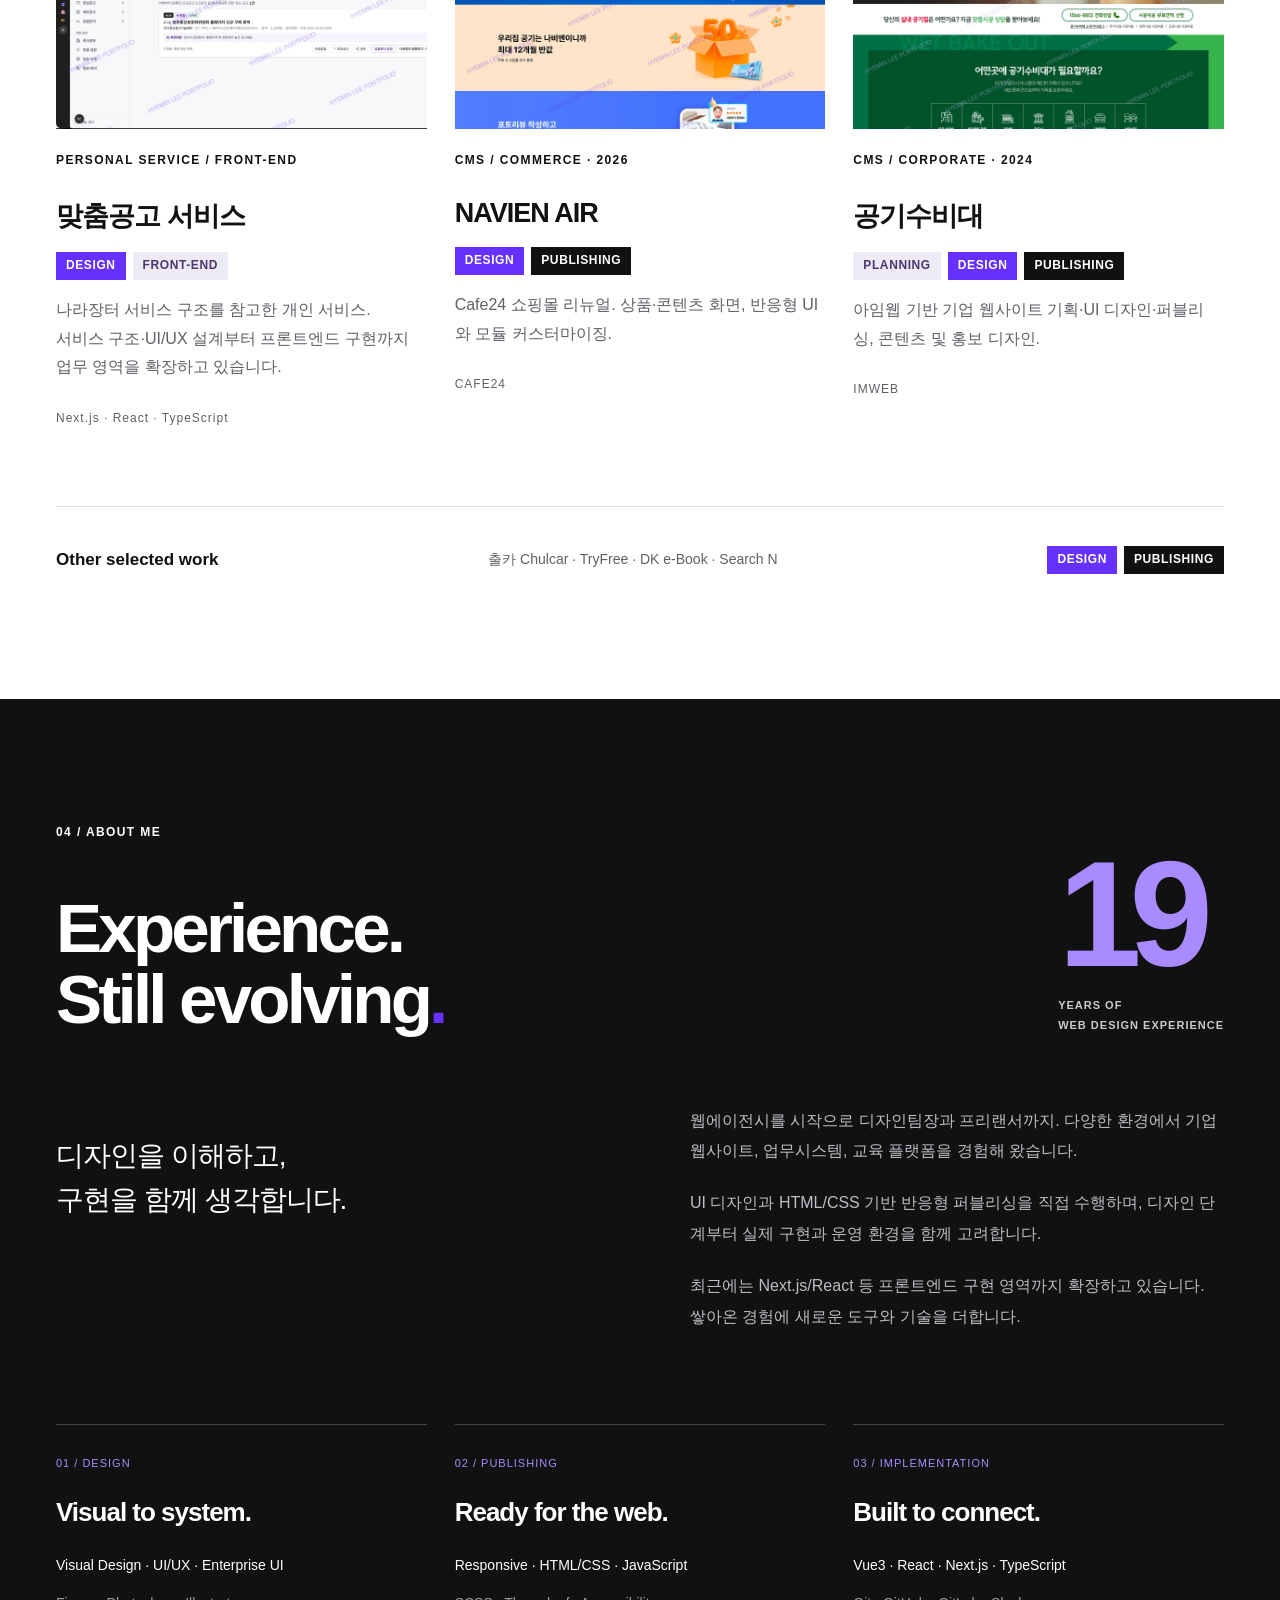
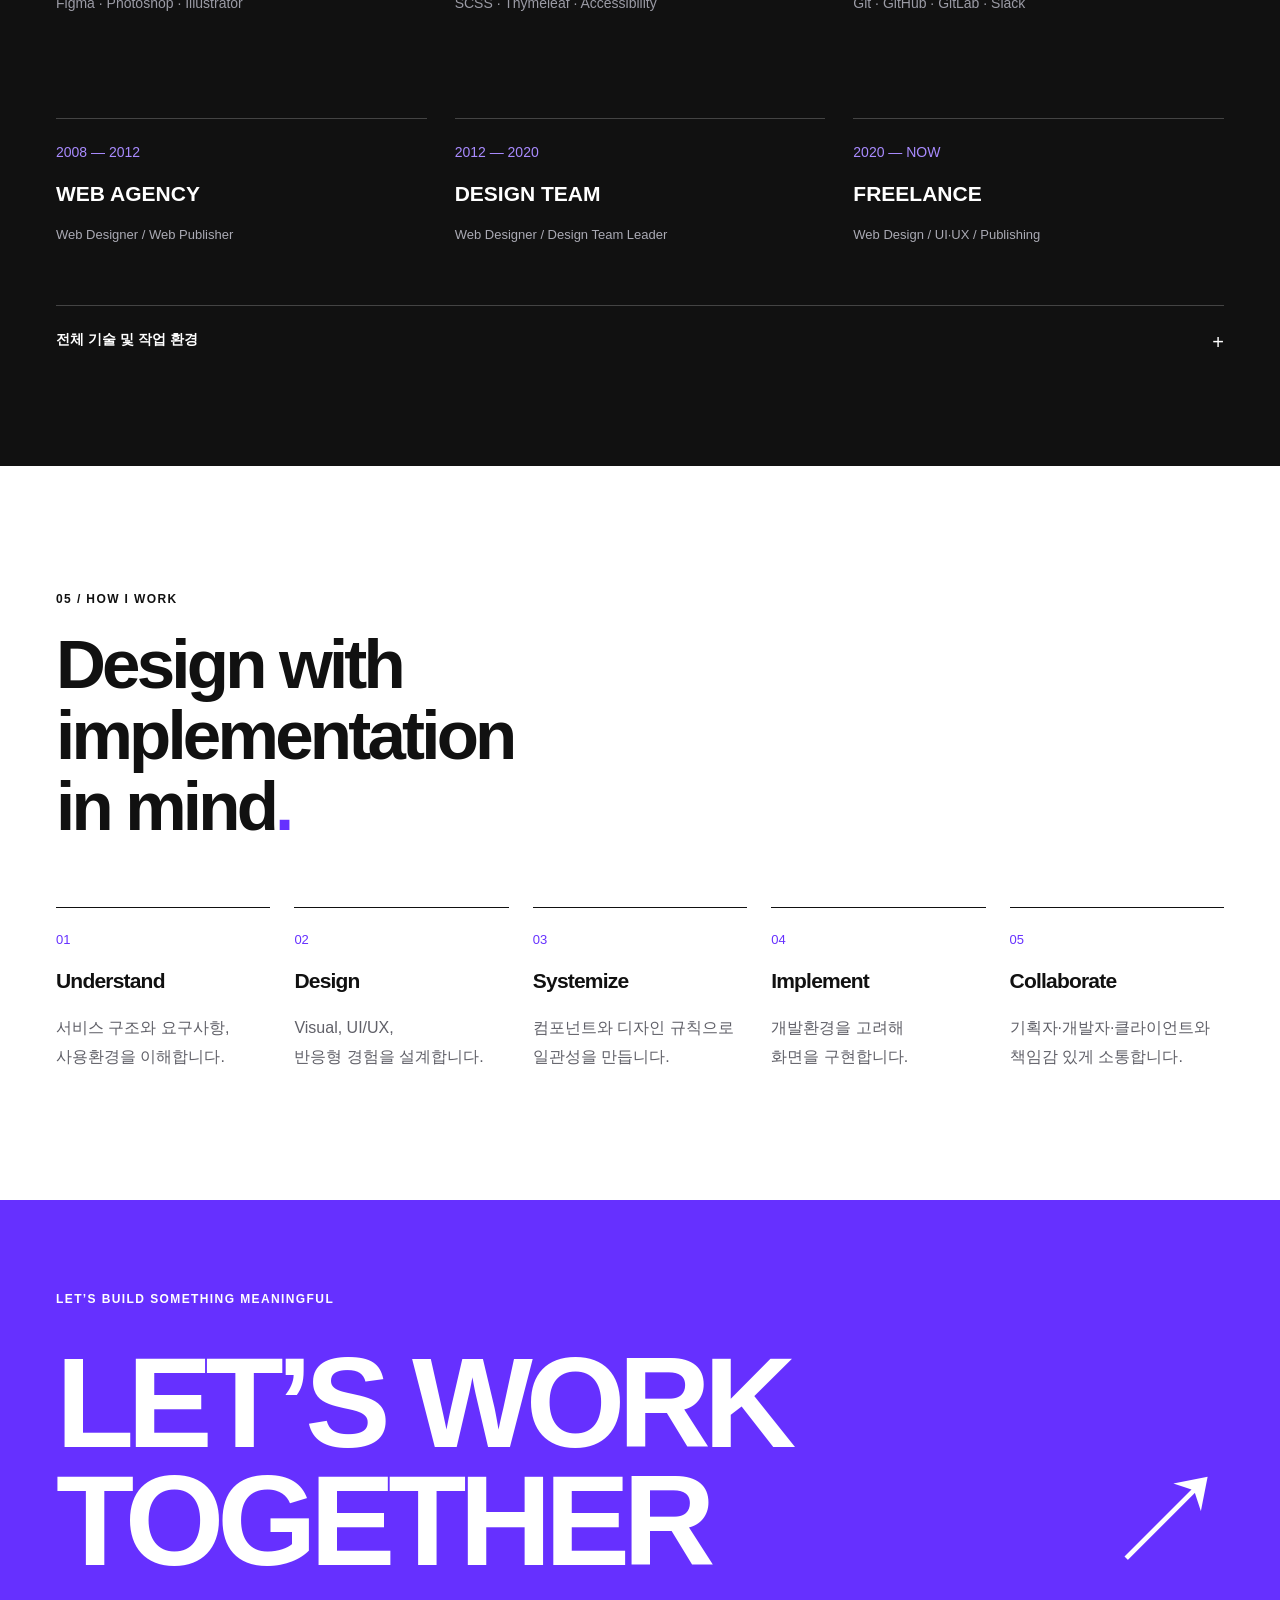
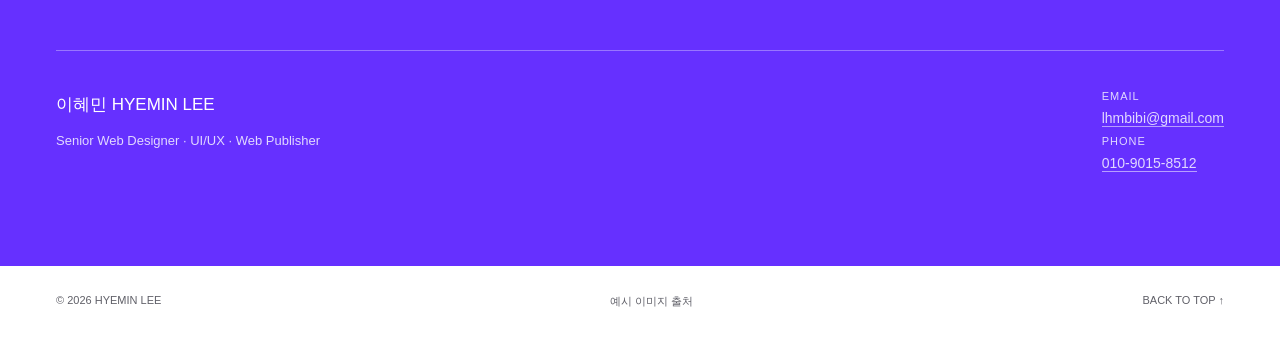
==== commit 22d3c02e: "Add project images for all cards, tag SK hynix FGS as design and publishing Co-Authored-By: Claude S" ====
--- a/index.html
+++ b/index.html
@@ -1 +1 @@
-<!doctype html><html lang="ko"><head><meta charset="utf-8"><meta name="viewport" content="width=device-width,initial-scale=1"><meta name="description" content="디자인부터 구현까지 이해하는 19년차 웹디자이너 이혜민. Enterprise UI, 교육 플랫폼, 반응형 웹 디자인과 퍼블리싱 포트폴리오."><meta name="theme-color" content="#6630ff"><title>HYEMIN LEE — Design to Implementation</title><link rel="stylesheet" href="styles.css"></head><body><a class="skip" href="#work">본문으로 이동</a><header class="nav"><a class="logo" href="#">HL<span>®</span></a><nav aria-label="주요 메뉴"><a href="#work">Work</a><a href="#about">About</a><a href="#contact">Contact <span>↗</span></a></nav><span class="edition">PORTFOLIO / 2026</span></header><main><section class="hero wrap"><div class="eyebrow"><span class="dot"></span> SENIOR WEB DESIGNER & WEB PUBLISHER</div><h1>HYEMIN<br><span>LEE</span><i aria-hidden="true">↗</i></h1><div class="hero-bottom"><p class="statement">DESIGN TO<br>IMPLEMENTATION<span class="period">.</span></p><div><p class="intro">디자인부터 구현까지 이해하는<br>19년차 웹디자이너 & 웹퍼블리셔</p><a class="text-link" href="#work">프로젝트 살펴보기 <span>↓</span></a></div><span class="hero-index">01 — 06<br>SELECTED WORK</span></div></section><div class="ticker" aria-hidden="true">VISUAL DESIGN <b>✳</b> UI / UX <b>✳</b> WEB PUBLISHING <b>✳</b> DESIGN SYSTEM <b>✳</b> RESPONSIVE WEB</div><section id="work" class="wrap section"><div class="section-heading"><div><p class="eyebrow">01 / SELECTED WORK</p><h2>Work that<br>connects<span class="purple">.</span></h2></div><p>기업 시스템부터 교육 플랫폼까지.<br>서비스의 구조를 이해하고,<br>디자인을 실제 사용 경험으로 연결합니다.</p></div><p class="image-note">수록 이미지는 무료 예시 이미지입니다. 실제 프로젝트 화면을 의미하지 않습니다.</p><div id="projects" class="project-grid"><article class="project"><div class="visual "><img src="assets/sk-hynix-fgs.webp" alt="SK hynix Mobile FGS 디자인 시스템 가이드 보드" width="1600" height="1040" loading="lazy" decoding="async"><span class="visual-type">ENTERPRISE<br>UI DESIGN</span></div><div class="project-meta"><div class="project-number">01 / PROJECT <span>2026</span></div><h3>SK hynix FGS</h3><p class="category">ENTERPRISE SYSTEM UI</p><div class="tags"><span class="tag design">DESIGN</span></div><details><summary>수행 내용 보기 <span aria-hidden="true">+</span></summary><p>HDS 기준 UI 가이드와 공통 컴포넌트를 설계했습니다. 메뉴·버튼·Input·Modal부터 Layout·Spacing·Radius까지, 일관된 기업 시스템 UI를 위한 디자인 기준을 정리했습니다.</p><p class="tech">Figma · UI Design · Design Guideline</p></details></div></article><article class="project"><div class="visual "><img src="assets/office.webp" alt="유리 오피스 건물 — 예시 이미지" width="1000" height="650" loading="lazy" decoding="async"><span class="visual-type">PUBLIC WEBSITE<br>+ MANAGEMENT</span><span class="image-caption">예시 이미지 · 실제 프로젝트 화면 아님</span></div><div class="project-meta"><div class="project-number">02 / PROJECT <span>2025 — 2026</span></div><h3>정이조 어학원 CYJ</h3><p class="category">ACADEMY WEBSITE & MANAGEMENT SYSTEM</p><div class="tags"><span class="tag design">DESIGN</span><span class="tag publishing">PUBLISHING</span></div><details><summary>수행 내용 보기 <span aria-hidden="true">+</span></summary><p>사용자 웹사이트와 학원관리시스템의 디자인·퍼블리싱을 각각 100% 수행했습니다. 모바일 오피스 UI, 신규 화면, 기존 UI 개선과 유지보수까지 서비스 전반을 연결했습니다.</p><p class="tech">Spring Boot 3 / Thymeleaf 환경의 UI 퍼블리싱</p></details></div></article><article class="project"><div class="visual outline"><span class="abstract-label">PROJECT TYPOGRAPHY</span><span class="abstract-text">OPMS<br>UI PUBLISHING</span></div><div class="project-meta"><div class="project-number">03 / PROJECT <span>2023</span></div><h3>ASIANA OPMS</h3><p class="category">OPERATION MANAGEMENT SYSTEM</p><div class="tags"><span class="tag publishing">PUBLISHING</span></div><details><summary>수행 내용 보기 <span aria-hidden="true">+</span></summary><p>운영관리시스템 대상 화면 전체의 UI 퍼블리싱을 전담했습니다. Vue3 / Vite 환경에서 화면과 컴포넌트를 구현하고 개발팀과 협업하여 적용했습니다.</p><p class="tech">Vue3 · Vite · Web Publishing</p></details></div></article><article class="project"><div class="visual outline"><span class="abstract-label">PROJECT TYPOGRAPHY</span><span class="abstract-text">OMS<br>IMPLEMENTATION</span></div><div class="project-meta"><div class="project-number">04 / PROJECT <span>2025</span></div><h3>LSE OMS</h3><p class="category">OPERATION MANAGEMENT SYSTEM</p><div class="tags"><span class="tag publishing">PUBLISHING</span></div><details><summary>수행 내용 보기 <span aria-hidden="true">+</span></summary><p>운영관리시스템 대상 화면 전체의 마크업·퍼블리싱을 전담했습니다. 기업 운영 환경에 맞춰 UI를 구현하고 개발팀과 화면 적용 및 UI 대응을 진행했습니다.</p><p class="tech">Web Publishing · Developer Collaboration</p></details></div></article><article class="project"><div class="visual "><img src="assets/library.webp" alt="도서관 내부 — 예시 이미지" width="1000" height="650" loading="lazy" decoding="async"><span class="visual-type">DIGITAL<br>LEARNING</span><span class="image-caption">예시 이미지 · 실제 프로젝트 화면 아님</span></div><div class="project-meta"><div class="project-number">05 / PROJECT <span></span></div><h3>EDUCATION PLATFORM</h3><p class="category">AI TEXTBOOK / LMS / COURSEWARE</p><div class="tags"><span class="tag design">DESIGN</span><span class="tag publishing">PUBLISHING</span></div><details><summary>수행 내용 보기 <span aria-hidden="true">+</span></summary><p>AI 디지털교과서, 교사연수, 학습관리, 진단평가, 코스웨어 등 다양한 교육 서비스 경험입니다. 개별 프로젝트의 수행 역할은 아래 Education Experience에서 확인할 수 있습니다.</p><p class="tech">AI Digital Textbook · Teacher Training · LMS</p></details></div></article><article class="project"><div class="visual "><img src="assets/office.webp" alt="유리 오피스 건물 — 예시 이미지" width="1000" height="650" loading="lazy" decoding="async"><span class="visual-type">INFORMATION<br>TO EXPERIENCE</span><span class="image-caption">예시 이미지 · 실제 프로젝트 화면 아님</span></div><div class="project-meta"><div class="project-number">06 / PROJECT <span></span></div><h3>BID / SALES SUPPORT</h3><p class="category">BID & SALES SUPPORT PLATFORM</p><div class="tags"><span class="tag design">DESIGN</span><span class="tag publishing">PUBLISHING</span></div><details><summary>수행 내용 보기 <span aria-hidden="true">+</span></summary><p>eBID, SBID, 비드폼, 스타비드 영업지원시스템, BidEdge의 사용자·관리자 UI 디자인 및 퍼블리싱. 공공입찰과 전자조달 서비스 구조를 이해하며 작업했습니다.</p><p class="tech">Spring Boot / Thymeleaf 환경의 UI 구현</p></details></div></article></div></section><section class="education section"><div class="wrap"><div class="section-heading"><div><p class="eyebrow">02 / EDUCATION EXPERIENCE</p><h2>Learning,<br>in every form<span class="purple">.</span></h2></div><p>AI 디지털교과서, 교사연수, 학습관리,<br>진단평가와 어린이 코스웨어까지.</p></div><div id="education" class="education-grid"><article class="education-card"><span>AI DIGITAL TEXTBOOK</span><h3>아이스크림미디어 AIDT</h3><div class="tags"><span class="tag design">DESIGN</span><span class="tag publishing">PUBLISHING</span></div><p>3·4학년 영어·수학 교과 학습 화면의 UI 디자인과 퍼블리싱.</p></article><article class="education-card"><span>TEACHER TRAINING</span><h3>IHFB 교사연수시스템</h3><div class="tags"><span class="tag design">DESIGN</span><span class="tag publishing">PUBLISHING</span></div><p>AI융합교육원·경남교육청·인천교육청교육과학정보원·제주도교육청. 기관별 반응형 교육 서비스 UI.</p></article><article class="education-card"><span>LMS / ASSESSMENT</span><h3>ReadingScore</h3><div class="tags"><span class="tag design">DESIGN</span><span class="tag publishing">PUBLISHING</span></div><p>학습관리시스템과 Reading Level 진단테스트 UI, 유지보수 및 개선.</p></article><article class="education-card"><span>EDUCATION SERVICE</span><h3>대교 키즈스콜레</h3><div class="tags"><span class="tag publishing">PUBLISHING</span></div><p>교육 서비스 화면 퍼블리싱.</p></article><article class="education-card"><span>ACADEMY WEBSITE</span><h3>SDA 삼육잉글랩</h3><div class="tags"><span class="tag design">DESIGN</span><span class="tag publishing">PUBLISHING</span></div><p>어학 브랜드 웹사이트 UI 디자인 및 퍼블리싱.</p></article><article class="education-card"><span>ACADEMY WEBSITE</span><h3>윌그로우 어학원</h3><div class="tags"><span class="tag design">DESIGN</span><span class="tag publishing">PUBLISHING</span></div><p>어학원 웹사이트 UI 디자인 및 퍼블리싱.</p></article><article class="education-card"><span>FROM BRAND TO PRODUCT</span><h3>Writing Jumper</h3><div class="tags"><span class="tag design">DESIGN</span><span class="tag publishing">PUBLISHING</span><span class="tag secondary">BRANDING</span></div><p>AI 어린이 영어 글쓰기 코스웨어. 로고·캐릭터·UI 디자인부터 반응형 퍼블리싱까지, 브랜드를 실제 디지털 제품으로 연결했습니다.</p></article></div></div></section><section class="wrap section"><div class="section-heading"><div><p class="eyebrow">03 / MORE EXPERIENCE</p><h2>Beyond one<br>environment<span class="purple">.</span></h2></div><p>프로젝트에 맞는 환경에서<br>UI 디자인과 퍼블리싱을 수행합니다.</p></div><div class="more-grid"><article class="feature-card"><p class="eyebrow">PERSONAL SERVICE / FRONT-END</p><h3>맞춤공고 서비스</h3><div class="tags"><span class="tag design">DESIGN</span><span class="tag secondary">FRONT-END</span></div><p>나라장터 서비스 구조를 참고한 개인 서비스.<br>서비스 구조·UI/UX 설계부터 프론트엔드 구현까지 업무 영역을 확장하고 있습니다.</p><p class="tech">Next.js · React · TypeScript</p></article><article class="feature-card"><p class="eyebrow">CMS / COMMERCE · 2026</p><h3>NAVIEN AIR</h3><div class="tags"><span class="tag design">DESIGN</span><span class="tag publishing">PUBLISHING</span></div><p>Cafe24 쇼핑몰 리뉴얼. 상품·콘텐츠 화면, 반응형 UI와 모듈 커스터마이징.</p><p class="tech">CAFE24</p></article><article class="feature-card"><p class="eyebrow">CMS / CORPORATE · 2024</p><h3>공기수비대</h3><div class="tags"><span class="tag secondary">PLANNING</span><span class="tag design">DESIGN</span><span class="tag publishing">PUBLISHING</span></div><p>아임웹 기반 기업 웹사이트 기획·UI 디자인·퍼블리싱, 콘텐츠 및 홍보 디자인.</p><p class="tech">IMWEB</p></article></div><div class="other"><h3>Other selected work</h3><p>출카 Chulcar · TryFree · DK e-Book · Search N</p><div class="tags"><span class="tag design">DESIGN</span><span class="tag publishing">PUBLISHING</span></div></div></section><section id="about" class="about section"><div class="wrap"><p class="eyebrow">04 / ABOUT ME</p><div class="about-top"><h2>Experience.<br>Still evolving<span class="purple">.</span></h2><div class="years">19<span>YEARS OF<br>WEB DESIGN EXPERIENCE</span></div></div><div class="about-copy"><h3>디자인을 이해하고,<br>구현을 함께 생각합니다.</h3><div><p>웹에이전시를 시작으로 디자인팀장과 프리랜서까지. 다양한 환경에서 기업 웹사이트, 업무시스템, 교육 플랫폼을 경험해 왔습니다.</p><p>UI 디자인과 HTML/CSS 기반 반응형 퍼블리싱을 직접 수행하며, 디자인 단계부터 실제 구현과 운영 환경을 함께 고려합니다.</p><p>최근에는 Next.js/React 등 프론트엔드 구현 영역까지 확장하고 있습니다. 쌓아온 경험에 새로운 도구와 기술을 더합니다.</p></div></div><div class="capabilities"><article><span>01 / DESIGN</span><h3>Visual to system.</h3><p>Visual Design · UI/UX · Enterprise UI</p><p class="muted">Figma · Photoshop · Illustrator</p></article><article><span>02 / PUBLISHING</span><h3>Ready for the web.</h3><p>Responsive · HTML/CSS · JavaScript</p><p class="muted">SCSS · Thymeleaf · Accessibility</p></article><article><span>03 / IMPLEMENTATION</span><h3>Built to connect.</h3><p>Vue3 · React · Next.js · TypeScript</p><p class="muted">Git · GitHub · GitLab · Slack</p></article></div><div class="timeline"><article><span>2008 — 2012</span><h3>WEB AGENCY</h3><p>Web Designer / Web Publisher</p></article><article><span>2012 — 2020</span><h3>DESIGN TEAM</h3><p>Web Designer / Design Team Leader</p></article><article><span>2020 — NOW</span><h3>FREELANCE</h3><p>Web Design / UI·UX / Publishing</p></article></div><details class="stack"><summary>전체 기술 및 작업 환경 <span>+</span></summary><p>HTML5 · CSS3 · SCSS · JavaScript · Vue3 · React · Next.js · TypeScript · Thymeleaf · Tailwind CSS · Bootstrap · Element Plus</p><p>Vue3 / Vite · Spring Boot / Thymeleaf 환경의 UI 퍼블리싱 및 개발 협업</p><p>Cafe24 · 아임웹 · 그누보드 · 메이크샵 · Responsive Web · Web Accessibility · Cross Browsing</p></details></div></section><section class="wrap section process"><p class="eyebrow">05 / HOW I WORK</p><h2>Design with<br>implementation<br>in mind<span class="purple">.</span></h2><div class="process-grid"><article><span>01</span><h3>Understand</h3><p>서비스 구조와 요구사항,<br>사용환경을 이해합니다.</p></article><article><span>02</span><h3>Design</h3><p>Visual, UI/UX,<br>반응형 경험을 설계합니다.</p></article><article><span>03</span><h3>Systemize</h3><p>컴포넌트와 디자인 규칙으로<br>일관성을 만듭니다.</p></article><article><span>04</span><h3>Implement</h3><p>개발환경을 고려해<br>화면을 구현합니다.</p></article><article><span>05</span><h3>Collaborate</h3><p>기획자·개발자·클라이언트와<br>책임감 있게 소통합니다.</p></article></div></section><section id="contact" class="contact"><div class="wrap"><p class="eyebrow">LET’S BUILD SOMETHING MEANINGFUL</p><h2>LET’S WORK<br>TOGETHER<span>↗</span></h2><div class="contact-bottom"><div><h3>이혜민 HYEMIN LEE</h3><p>Senior Web Designer · UI/UX · Web Publisher</p></div><p class="contact-placeholder">EMAIL<br><span><a href="mailto:lhmbibi@gmail.com">lhmbibi@gmail.com</a></span><br>PHONE<br><span><a href="tel:01090158512">010-9015-8512</a></span></p></div></div></section></main><footer class="wrap"><span>© 2026 HYEMIN LEE</span><a href="credits.html">예시 이미지 출처</a><a href="#">BACK TO TOP ↑</a></footer></body></html>
+<!doctype html><html lang="ko"><head><meta charset="utf-8"><meta name="viewport" content="width=device-width,initial-scale=1"><meta name="description" content="디자인부터 구현까지 이해하는 19년차 웹디자이너 이혜민. Enterprise UI, 교육 플랫폼, 반응형 웹 디자인과 퍼블리싱 포트폴리오."><meta name="theme-color" content="#6630ff"><title>HYEMIN LEE — Design to Implementation</title><link rel="stylesheet" href="styles.css"></head><body><a class="skip" href="#work">본문으로 이동</a><header class="nav"><a class="logo" href="#">HL<span>®</span></a><nav aria-label="주요 메뉴"><a href="#work">Work</a><a href="#about">About</a><a href="#contact">Contact <span>↗</span></a></nav><span class="edition">PORTFOLIO / 2026</span></header><main><section class="hero wrap"><div class="eyebrow"><span class="dot"></span> SENIOR WEB DESIGNER & WEB PUBLISHER</div><h1>HYEMIN<br><span>LEE</span><i aria-hidden="true">↗</i></h1><div class="hero-bottom"><p class="statement">DESIGN TO<br>IMPLEMENTATION<span class="period">.</span></p><div><p class="intro">디자인부터 구현까지 이해하는<br>19년차 웹디자이너 & 웹퍼블리셔</p><a class="text-link" href="#work">프로젝트 살펴보기 <span>↓</span></a></div><span class="hero-index">01 — 06<br>SELECTED WORK</span></div></section><div class="ticker" aria-hidden="true">VISUAL DESIGN <b>✳</b> UI / UX <b>✳</b> WEB PUBLISHING <b>✳</b> DESIGN SYSTEM <b>✳</b> RESPONSIVE WEB</div><section id="work" class="wrap section"><div class="section-heading"><div><p class="eyebrow">01 / SELECTED WORK</p><h2>Work that<br>connects<span class="purple">.</span></h2></div><p>기업 시스템부터 교육 플랫폼까지.<br>서비스의 구조를 이해하고,<br>디자인을 실제 사용 경험으로 연결합니다.</p></div><p class="image-note">'예시 이미지'로 표기된 카드는 무료 예시 이미지이며 실제 프로젝트 화면이 아닙니다. 그 외 이미지는 프로젝트 작업물이며, 무단 사용을 막기 위해 워터마크를 넣었습니다.</p><div id="projects" class="project-grid"><article class="project"><div class="visual "><img src="assets/sk-hynix-fgs.webp" alt="SK hynix Mobile FGS 디자인 시스템 가이드 보드" width="1600" height="1040" loading="lazy" decoding="async"><span class="visual-type">ENTERPRISE<br>UI DESIGN</span></div><div class="project-meta"><div class="project-number">01 / PROJECT <span>2026</span></div><h3>SK hynix FGS</h3><p class="category">ENTERPRISE SYSTEM UI</p><div class="tags"><span class="tag design">DESIGN</span><span class="tag publishing">PUBLISHING</span></div><details><summary>수행 내용 보기 <span aria-hidden="true">+</span></summary><p>HDS 기준 UI 가이드와 공통 컴포넌트를 설계했습니다. 메뉴·버튼·Input·Modal부터 Layout·Spacing·Radius까지, 일관된 기업 시스템 UI를 위한 디자인 기준을 정리하고, 화면 퍼블리싱까지 수행했습니다.</p><p class="tech">Figma · UI Design · Design Guideline · Web Publishing</p></details></div></article><article class="project"><div class="visual "><img src="assets/cyj.webp" alt="정이조 어학원 CYJ 웹사이트 메인 및 마이페이지 디자인" width="1600" height="1040" loading="lazy" decoding="async"><span class="visual-type">PUBLIC WEBSITE<br>+ MANAGEMENT</span></div><div class="project-meta"><div class="project-number">02 / PROJECT <span>2025 — 2026</span></div><h3>정이조 어학원 CYJ</h3><p class="category">ACADEMY WEBSITE & MANAGEMENT SYSTEM</p><div class="tags"><span class="tag design">DESIGN</span><span class="tag publishing">PUBLISHING</span></div><details><summary>수행 내용 보기 <span aria-hidden="true">+</span></summary><p>사용자 웹사이트와 학원관리시스템의 디자인·퍼블리싱을 각각 100% 수행했습니다. 모바일 오피스 UI, 신규 화면, 기존 UI 개선과 유지보수까지 서비스 전반을 연결했습니다.</p><p class="tech">Spring Boot 3 / Thymeleaf 환경의 UI 퍼블리싱</p></details></div></article><article class="project"><div class="visual"><img src="assets/asiana-opms.webp" alt="ASIANA OPMS 운영관리시스템 화면" width="1600" height="1040" loading="lazy" decoding="async"><span class="visual-type">OPMS<br>UI PUBLISHING</span></div><div class="project-meta"><div class="project-number">03 / PROJECT <span>2023</span></div><h3>ASIANA OPMS</h3><p class="category">OPERATION MANAGEMENT SYSTEM</p><div class="tags"><span class="tag publishing">PUBLISHING</span></div><details><summary>수행 내용 보기 <span aria-hidden="true">+</span></summary><p>운영관리시스템 대상 화면 전체의 UI 퍼블리싱을 전담했습니다. Vue3 / Vite 환경에서 화면과 컴포넌트를 구현하고 개발팀과 협업하여 적용했습니다.</p><p class="tech">Vue3 · Vite · Web Publishing</p></details></div></article><article class="project"><div class="visual"><img src="assets/lse-oms.webp" alt="LSE OMS 운영관리시스템 화면" width="1600" height="1040" loading="lazy" decoding="async"><span class="visual-type">OMS<br>IMPLEMENTATION</span></div><div class="project-meta"><div class="project-number">04 / PROJECT <span>2025</span></div><h3>LSE OMS</h3><p class="category">OPERATION MANAGEMENT SYSTEM</p><div class="tags"><span class="tag publishing">PUBLISHING</span></div><details><summary>수행 내용 보기 <span aria-hidden="true">+</span></summary><p>운영관리시스템 대상 화면 전체의 마크업·퍼블리싱을 전담했습니다. 기업 운영 환경에 맞춰 UI를 구현하고 개발팀과 화면 적용 및 UI 대응을 진행했습니다.</p><p class="tech">Web Publishing · Developer Collaboration</p></details></div></article><article class="project"><div class="visual "><img src="assets/edu-platform.webp" alt="삼육잉글랩 AI 러닝 웹사이트와 리딩스코어 진단 리포트" width="1600" height="1040" loading="lazy" decoding="async"><span class="visual-type">DIGITAL<br>LEARNING</span></div><div class="project-meta"><div class="project-number">05 / PROJECT <span></span></div><h3>EDUCATION PLATFORM</h3><p class="category">AI TEXTBOOK / LMS / COURSEWARE</p><div class="tags"><span class="tag design">DESIGN</span><span class="tag publishing">PUBLISHING</span></div><details><summary>수행 내용 보기 <span aria-hidden="true">+</span></summary><p>AI 디지털교과서, 교사연수, 학습관리, 진단평가, 코스웨어 등 다양한 교육 서비스 경험입니다. 개별 프로젝트의 수행 역할은 아래 Education Experience에서 확인할 수 있습니다.</p><p class="tech">AI Digital Textbook · Teacher Training · LMS</p></details></div></article><article class="project"><div class="visual "><img src="assets/office.webp" alt="유리 오피스 건물 — 예시 이미지" width="1000" height="650" loading="lazy" decoding="async"><span class="visual-type">INFORMATION<br>TO EXPERIENCE</span><span class="image-caption">예시 이미지 · 실제 프로젝트 화면 아님</span></div><div class="project-meta"><div class="project-number">06 / PROJECT <span></span></div><h3>BID / SALES SUPPORT</h3><p class="category">BID & SALES SUPPORT PLATFORM</p><div class="tags"><span class="tag design">DESIGN</span><span class="tag publishing">PUBLISHING</span></div><details><summary>수행 내용 보기 <span aria-hidden="true">+</span></summary><p>eBID, SBID, 비드폼, 스타비드 영업지원시스템, BidEdge의 사용자·관리자 UI 디자인 및 퍼블리싱. 공공입찰과 전자조달 서비스 구조를 이해하며 작업했습니다.</p><p class="tech">Spring Boot / Thymeleaf 환경의 UI 구현</p></details></div></article></div></section><section class="education section"><div class="wrap"><div class="section-heading"><div><p class="eyebrow">02 / EDUCATION EXPERIENCE</p><h2>Learning,<br>in every form<span class="purple">.</span></h2></div><p>AI 디지털교과서, 교사연수, 학습관리,<br>진단평가와 어린이 코스웨어까지.</p></div><div id="education" class="education-grid"><article class="education-card"><span>AI DIGITAL TEXTBOOK</span><h3>아이스크림미디어 AIDT</h3><div class="tags"><span class="tag design">DESIGN</span><span class="tag publishing">PUBLISHING</span></div><p>3·4학년 영어·수학 교과 학습 화면의 UI 디자인과 퍼블리싱.</p></article><article class="education-card"><span>TEACHER TRAINING</span><h3>IHFB 교사연수시스템</h3><div class="tags"><span class="tag design">DESIGN</span><span class="tag publishing">PUBLISHING</span></div><p>AI융합교육원·경남교육청·인천교육청교육과학정보원·제주도교육청. 기관별 반응형 교육 서비스 UI.</p></article><article class="education-card"><span>LMS / ASSESSMENT</span><h3>ReadingScore</h3><div class="tags"><span class="tag design">DESIGN</span><span class="tag publishing">PUBLISHING</span></div><p>학습관리시스템과 Reading Level 진단테스트 UI, 유지보수 및 개선.</p></article><article class="education-card"><span>EDUCATION SERVICE</span><h3>대교 키즈스콜레</h3><div class="tags"><span class="tag publishing">PUBLISHING</span></div><p>교육 서비스 화면 퍼블리싱.</p></article><article class="education-card"><span>ACADEMY WEBSITE</span><h3>SDA 삼육잉글랩</h3><div class="tags"><span class="tag design">DESIGN</span><span class="tag publishing">PUBLISHING</span></div><p>어학 브랜드 웹사이트 UI 디자인 및 퍼블리싱.</p></article><article class="education-card"><span>ACADEMY WEBSITE</span><h3>윌그로우 어학원</h3><div class="tags"><span class="tag design">DESIGN</span><span class="tag publishing">PUBLISHING</span></div><p>어학원 웹사이트 UI 디자인 및 퍼블리싱.</p></article><article class="education-card"><span>FROM BRAND TO PRODUCT</span><h3>Writing Jumper</h3><div class="tags"><span class="tag design">DESIGN</span><span class="tag publishing">PUBLISHING</span><span class="tag secondary">BRANDING</span></div><p>AI 어린이 영어 글쓰기 코스웨어. 로고·캐릭터·UI 디자인부터 반응형 퍼블리싱까지, 브랜드를 실제 디지털 제품으로 연결했습니다.</p></article></div></div></section><section class="wrap section"><div class="section-heading"><div><p class="eyebrow">03 / MORE EXPERIENCE</p><h2>Beyond one<br>environment<span class="purple">.</span></h2></div><p>프로젝트에 맞는 환경에서<br>UI 디자인과 퍼블리싱을 수행합니다.</p></div><div class="more-grid"><article class="feature-card"><div class="feature-visual"><img src="assets/bidfit.webp" alt="맞춤공고 서비스 입찰맞춤정보 화면" width="1600" height="1040" loading="lazy" decoding="async"></div><p class="eyebrow">PERSONAL SERVICE / FRONT-END</p><h3>맞춤공고 서비스</h3><div class="tags"><span class="tag design">DESIGN</span><span class="tag secondary">FRONT-END</span></div><p>나라장터 서비스 구조를 참고한 개인 서비스.<br>서비스 구조·UI/UX 설계부터 프론트엔드 구현까지 업무 영역을 확장하고 있습니다.</p><p class="tech">Next.js · React · TypeScript</p></article><article class="feature-card"><div class="feature-visual"><img src="assets/navien-air.webp" alt="나비엔 공기수비대 Cafe24 쇼핑몰 메인 화면" width="1600" height="1040" loading="lazy" decoding="async"></div><p class="eyebrow">CMS / COMMERCE · 2026</p><h3>NAVIEN AIR</h3><div class="tags"><span class="tag design">DESIGN</span><span class="tag publishing">PUBLISHING</span></div><p>Cafe24 쇼핑몰 리뉴얼. 상품·콘텐츠 화면, 반응형 UI와 모듈 커스터마이징.</p><p class="tech">CAFE24</p></article><article class="feature-card"><div class="feature-visual"><img src="assets/gongi.webp" alt="공기수비대 기업 웹사이트 메인 화면" width="1600" height="1040" loading="lazy" decoding="async"></div><p class="eyebrow">CMS / CORPORATE · 2024</p><h3>공기수비대</h3><div class="tags"><span class="tag secondary">PLANNING</span><span class="tag design">DESIGN</span><span class="tag publishing">PUBLISHING</span></div><p>아임웹 기반 기업 웹사이트 기획·UI 디자인·퍼블리싱, 콘텐츠 및 홍보 디자인.</p><p class="tech">IMWEB</p></article></div><div class="other"><h3>Other selected work</h3><p>출카 Chulcar · TryFree · DK e-Book · Search N</p><div class="tags"><span class="tag design">DESIGN</span><span class="tag publishing">PUBLISHING</span></div></div></section><section id="about" class="about section"><div class="wrap"><p class="eyebrow">04 / ABOUT ME</p><div class="about-top"><h2>Experience.<br>Still evolving<span class="purple">.</span></h2><div class="years">19<span>YEARS OF<br>WEB DESIGN EXPERIENCE</span></div></div><div class="about-copy"><h3>디자인을 이해하고,<br>구현을 함께 생각합니다.</h3><div><p>웹에이전시를 시작으로 디자인팀장과 프리랜서까지. 다양한 환경에서 기업 웹사이트, 업무시스템, 교육 플랫폼을 경험해 왔습니다.</p><p>UI 디자인과 HTML/CSS 기반 반응형 퍼블리싱을 직접 수행하며, 디자인 단계부터 실제 구현과 운영 환경을 함께 고려합니다.</p><p>최근에는 Next.js/React 등 프론트엔드 구현 영역까지 확장하고 있습니다. 쌓아온 경험에 새로운 도구와 기술을 더합니다.</p></div></div><div class="capabilities"><article><span>01 / DESIGN</span><h3>Visual to system.</h3><p>Visual Design · UI/UX · Enterprise UI</p><p class="muted">Figma · Photoshop · Illustrator</p></article><article><span>02 / PUBLISHING</span><h3>Ready for the web.</h3><p>Responsive · HTML/CSS · JavaScript</p><p class="muted">SCSS · Thymeleaf · Accessibility</p></article><article><span>03 / IMPLEMENTATION</span><h3>Built to connect.</h3><p>Vue3 · React · Next.js · TypeScript</p><p class="muted">Git · GitHub · GitLab · Slack</p></article></div><div class="timeline"><article><span>2008 — 2012</span><h3>WEB AGENCY</h3><p>Web Designer / Web Publisher</p></article><article><span>2012 — 2020</span><h3>DESIGN TEAM</h3><p>Web Designer / Design Team Leader</p></article><article><span>2020 — NOW</span><h3>FREELANCE</h3><p>Web Design / UI·UX / Publishing</p></article></div><details class="stack"><summary>전체 기술 및 작업 환경 <span>+</span></summary><p>HTML5 · CSS3 · SCSS · JavaScript · Vue3 · React · Next.js · TypeScript · Thymeleaf · Tailwind CSS · Bootstrap · Element Plus</p><p>Vue3 / Vite · Spring Boot / Thymeleaf 환경의 UI 퍼블리싱 및 개발 협업</p><p>Cafe24 · 아임웹 · 그누보드 · 메이크샵 · Responsive Web · Web Accessibility · Cross Browsing</p></details></div></section><section class="wrap section process"><p class="eyebrow">05 / HOW I WORK</p><h2>Design with<br>implementation<br>in mind<span class="purple">.</span></h2><div class="process-grid"><article><span>01</span><h3>Understand</h3><p>서비스 구조와 요구사항,<br>사용환경을 이해합니다.</p></article><article><span>02</span><h3>Design</h3><p>Visual, UI/UX,<br>반응형 경험을 설계합니다.</p></article><article><span>03</span><h3>Systemize</h3><p>컴포넌트와 디자인 규칙으로<br>일관성을 만듭니다.</p></article><article><span>04</span><h3>Implement</h3><p>개발환경을 고려해<br>화면을 구현합니다.</p></article><article><span>05</span><h3>Collaborate</h3><p>기획자·개발자·클라이언트와<br>책임감 있게 소통합니다.</p></article></div></section><section id="contact" class="contact"><div class="wrap"><p class="eyebrow">LET’S BUILD SOMETHING MEANINGFUL</p><h2>LET’S WORK<br>TOGETHER<span>↗</span></h2><div class="contact-bottom"><div><h3>이혜민 HYEMIN LEE</h3><p>Senior Web Designer · UI/UX · Web Publisher</p></div><p class="contact-placeholder">EMAIL<br><span><a href="mailto:lhmbibi@gmail.com">lhmbibi@gmail.com</a></span><br>PHONE<br><span><a href="tel:01090158512">010-9015-8512</a></span></p></div></div></section></main><footer class="wrap"><span>© 2026 HYEMIN LEE</span><a href="credits.html">예시 이미지 출처</a><a href="#">BACK TO TOP ↑</a></footer></body></html>
--- a/styles.css
+++ b/styles.css
@@ -2,3 +2,5 @@
 .abstract-text{font-size:clamp(28px,4.1vw,64px);letter-spacing:-.055em}.tag{font-size:12px}.category,.project-number,.image-caption,.image-note{font-size:13px}.education-card p,.feature-card>p:not(.eyebrow),.process-grid p,details p{font-size:16px}@media(max-width:640px){.abstract-text{font-size:clamp(28px,8vw,48px)}.process h2{font-size:clamp(34px,9.8vw,45px)}.image-caption{font-size:11px}}
 
 .contact-placeholder a{color:inherit;text-decoration:none;border-bottom:1px solid #ffffff88}
+.feature-visual{aspect-ratio:1600/1040;overflow:hidden;background:#e9e9ef;margin-bottom:22px}
+.feature-visual img{display:block;width:100%;height:100%;object-fit:cover}
